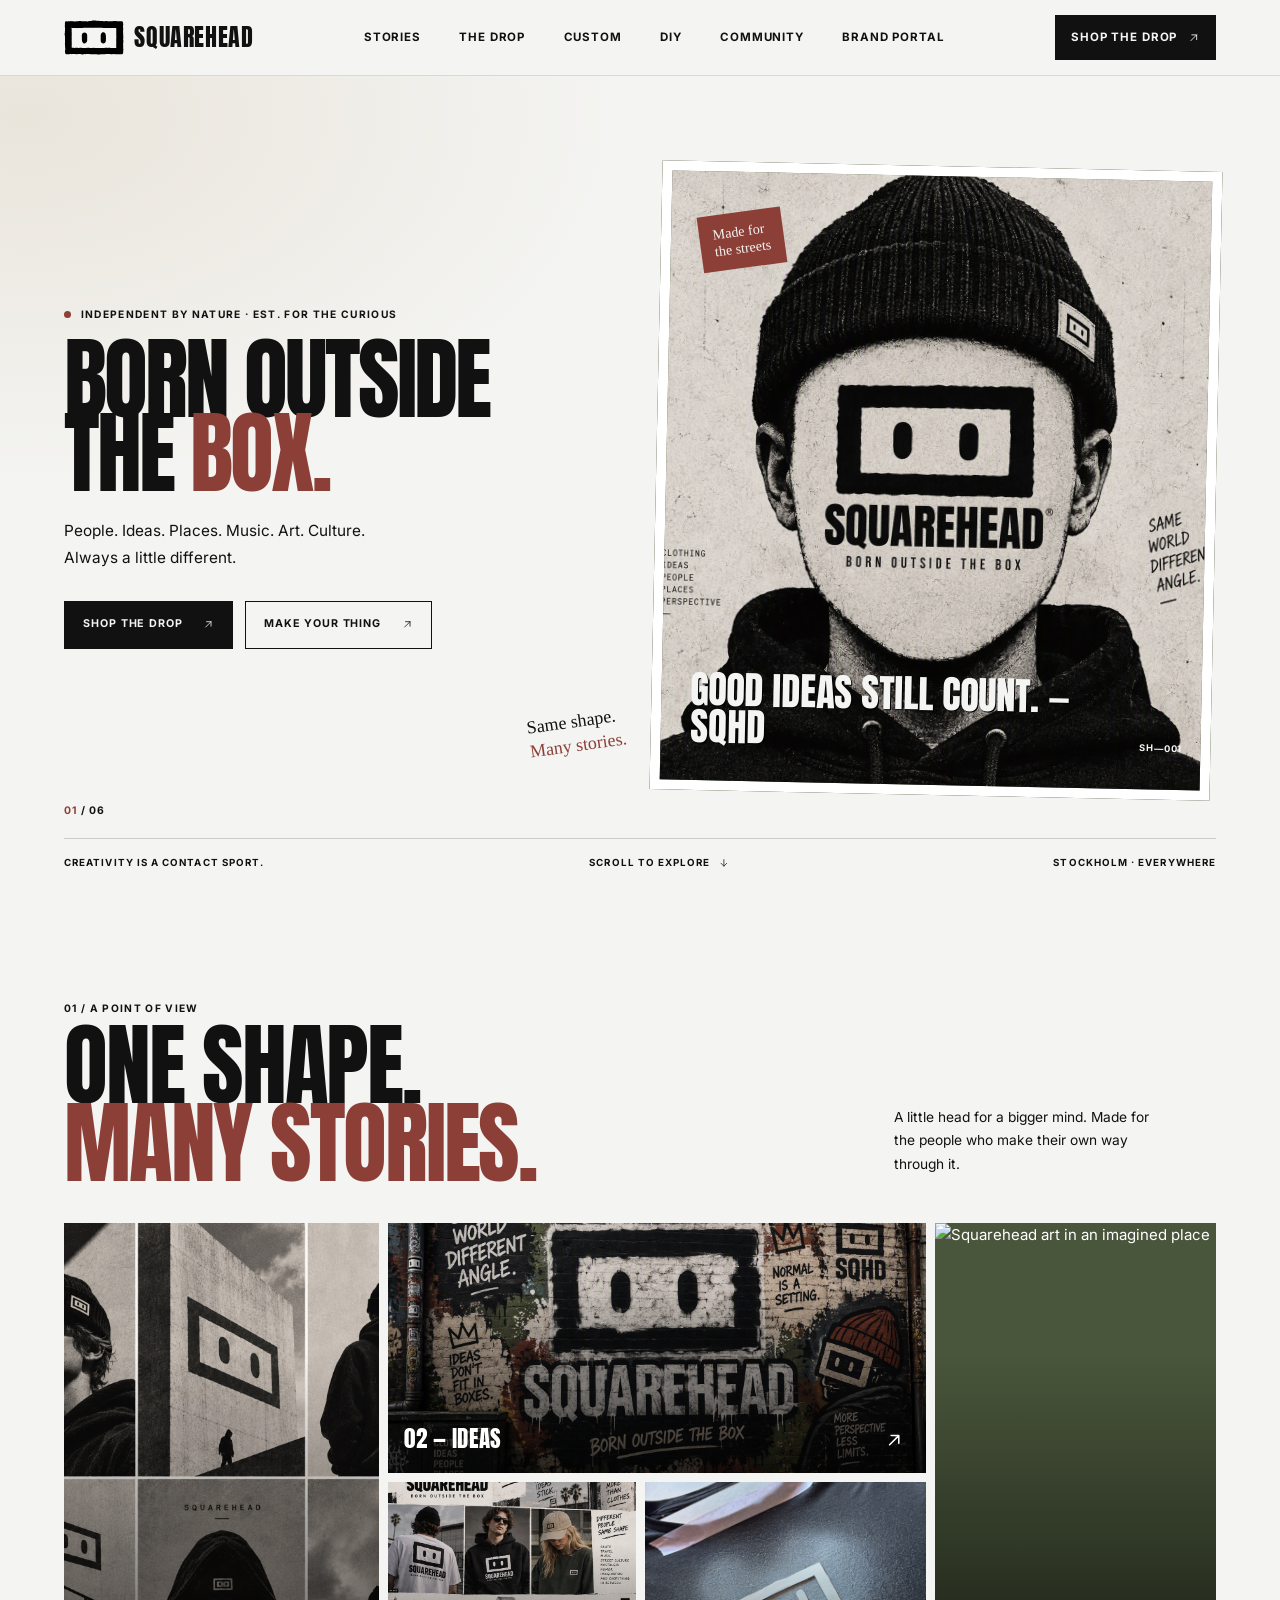
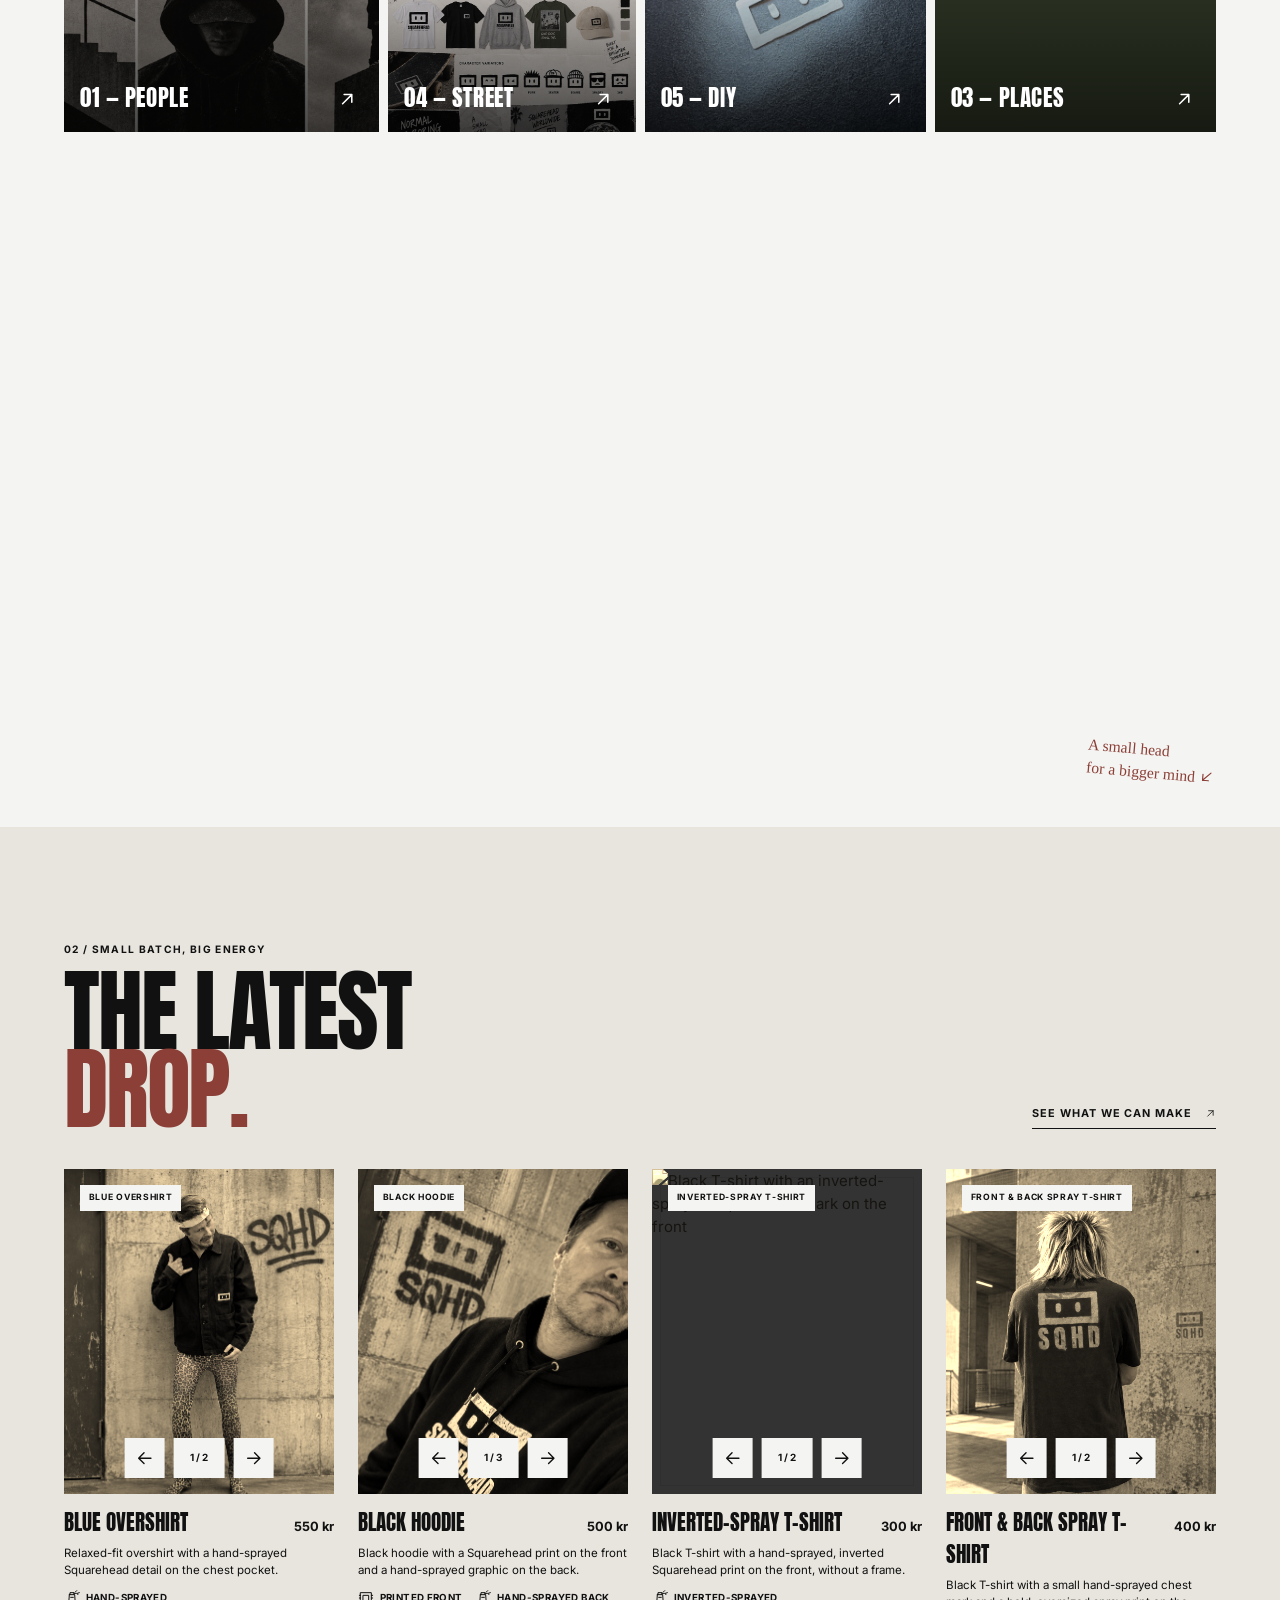
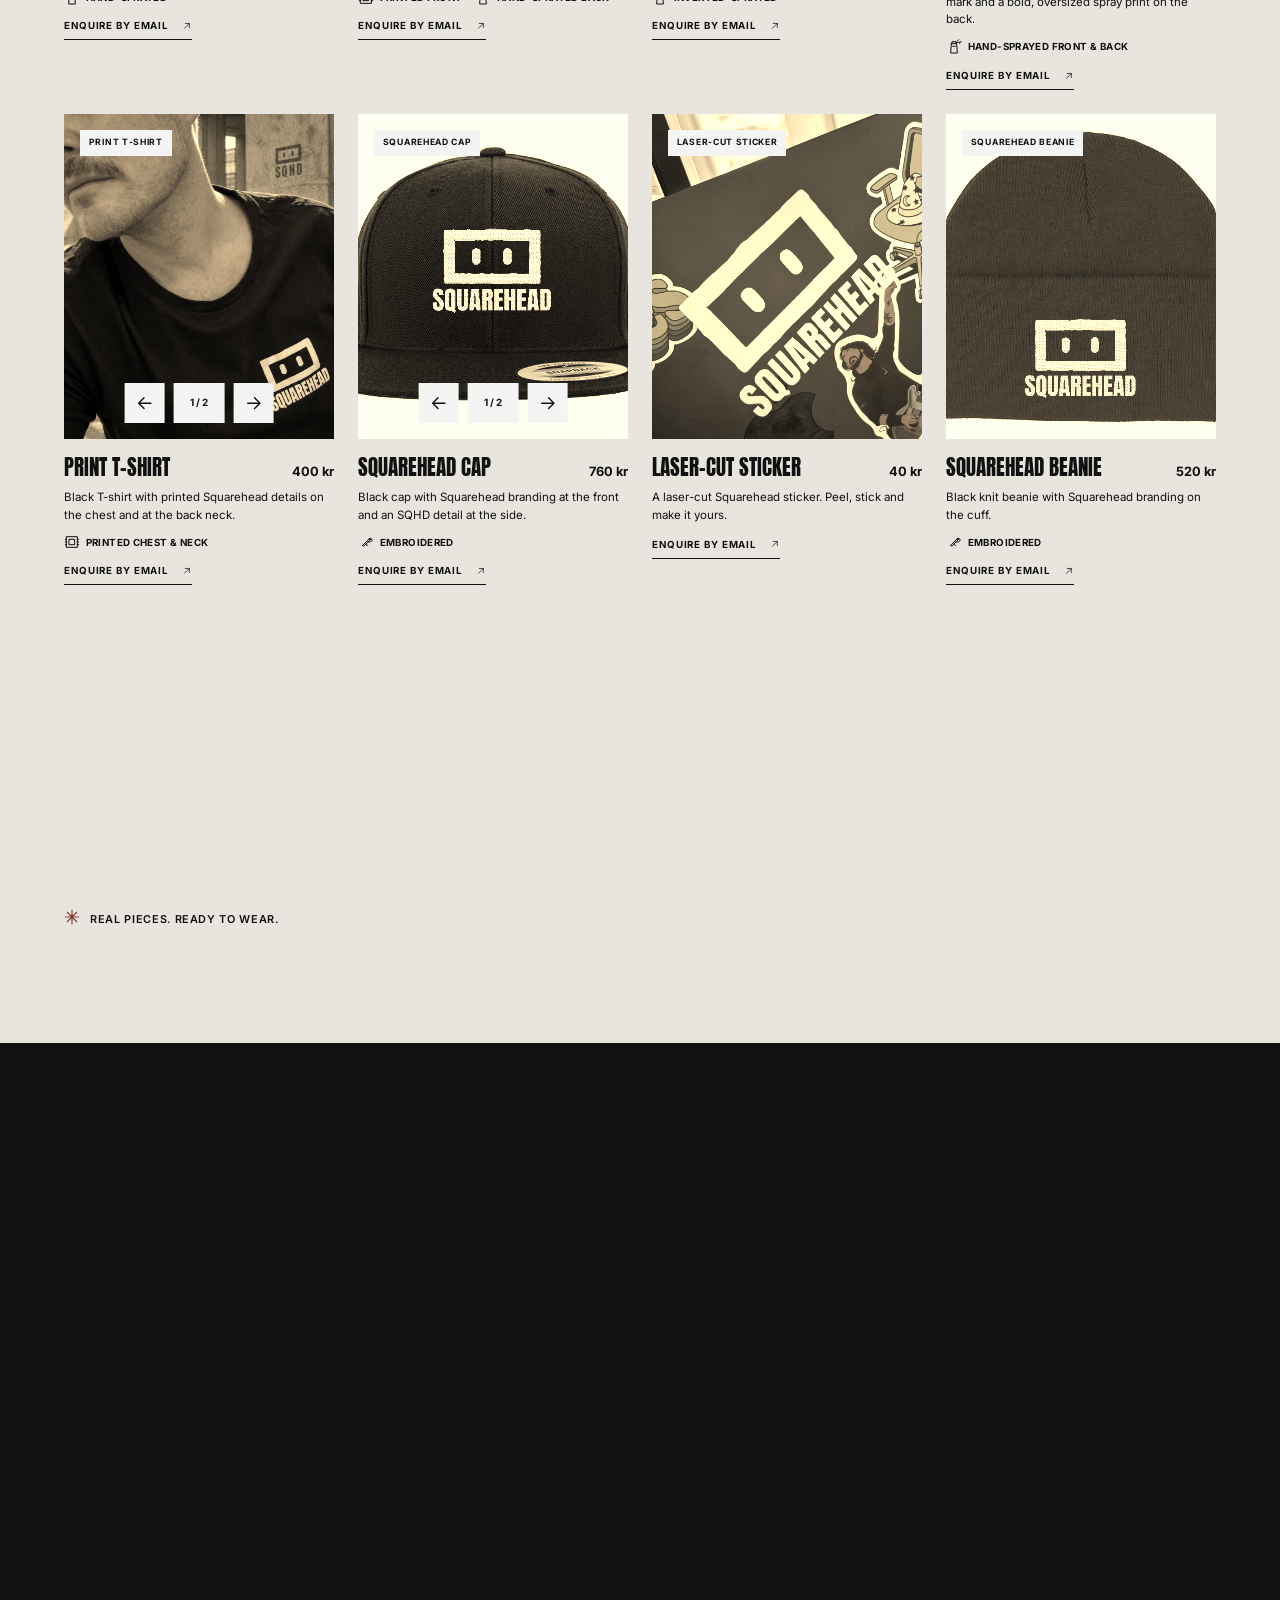
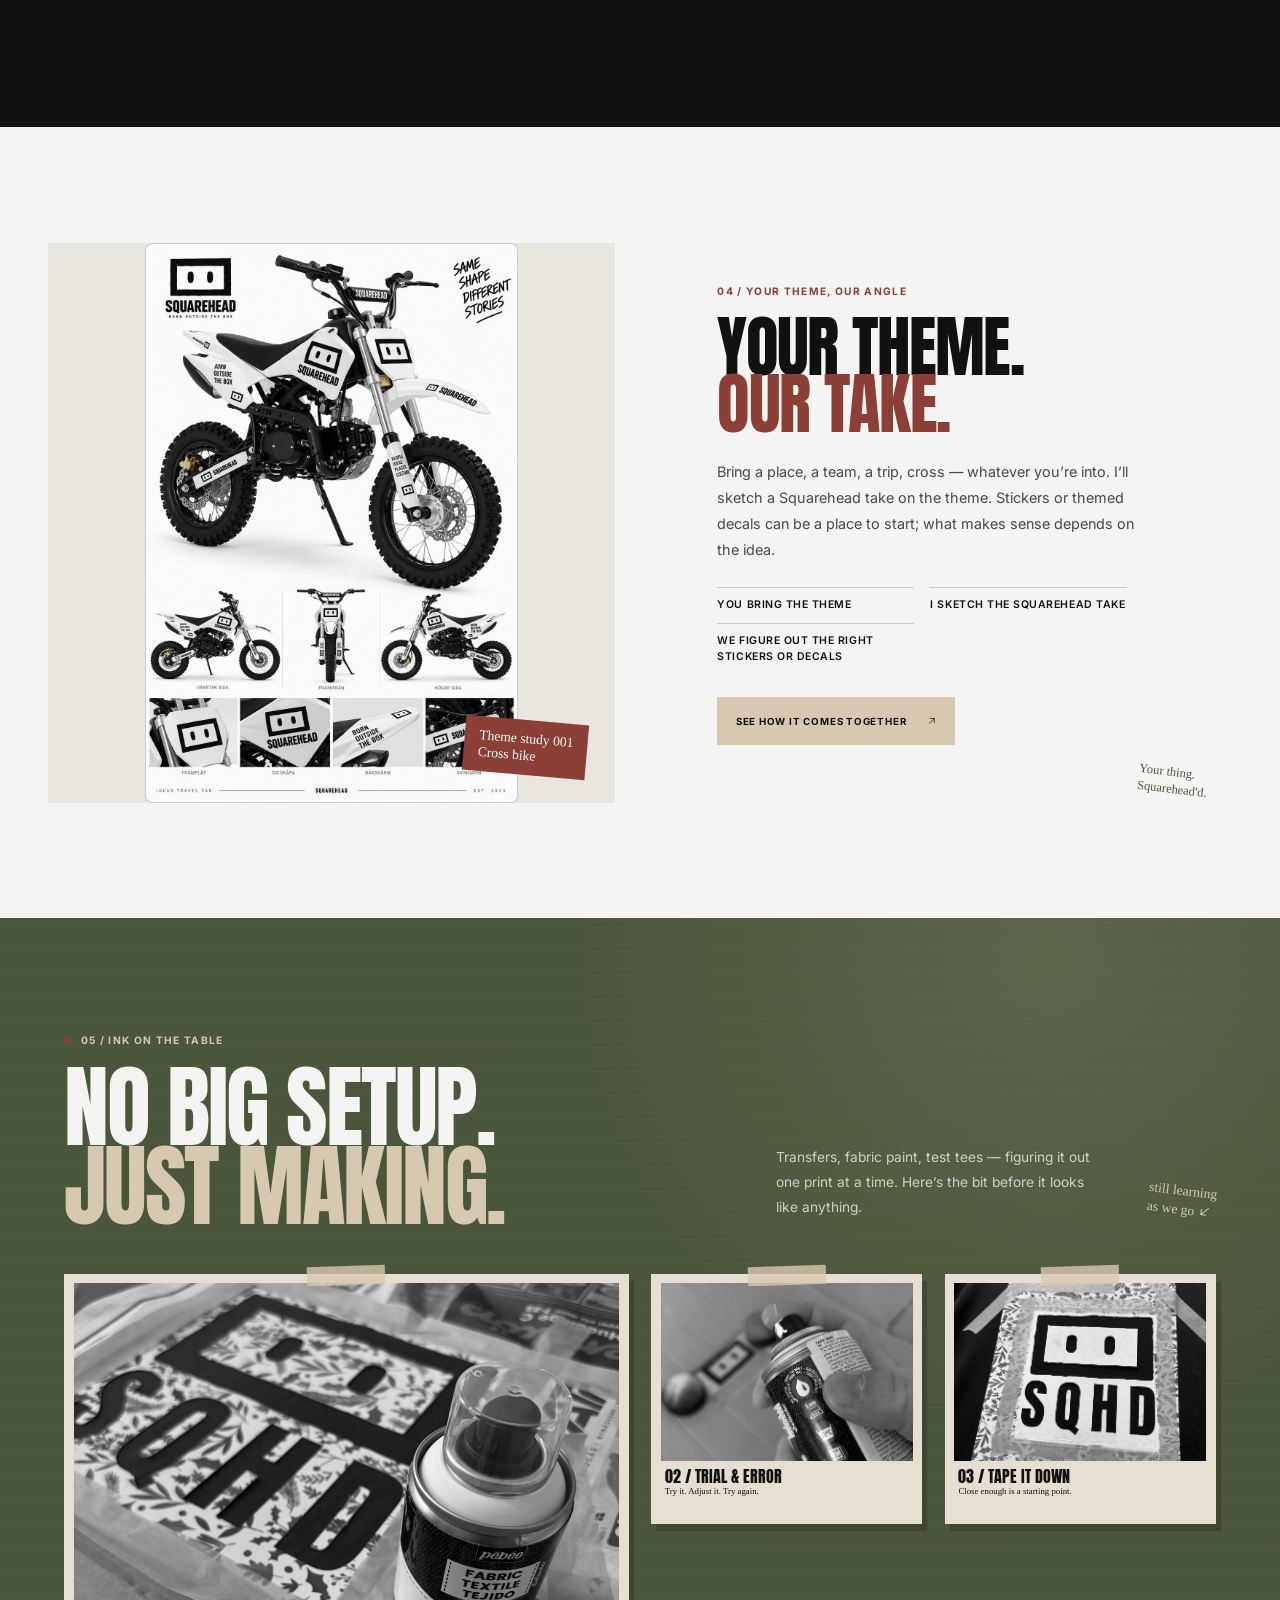
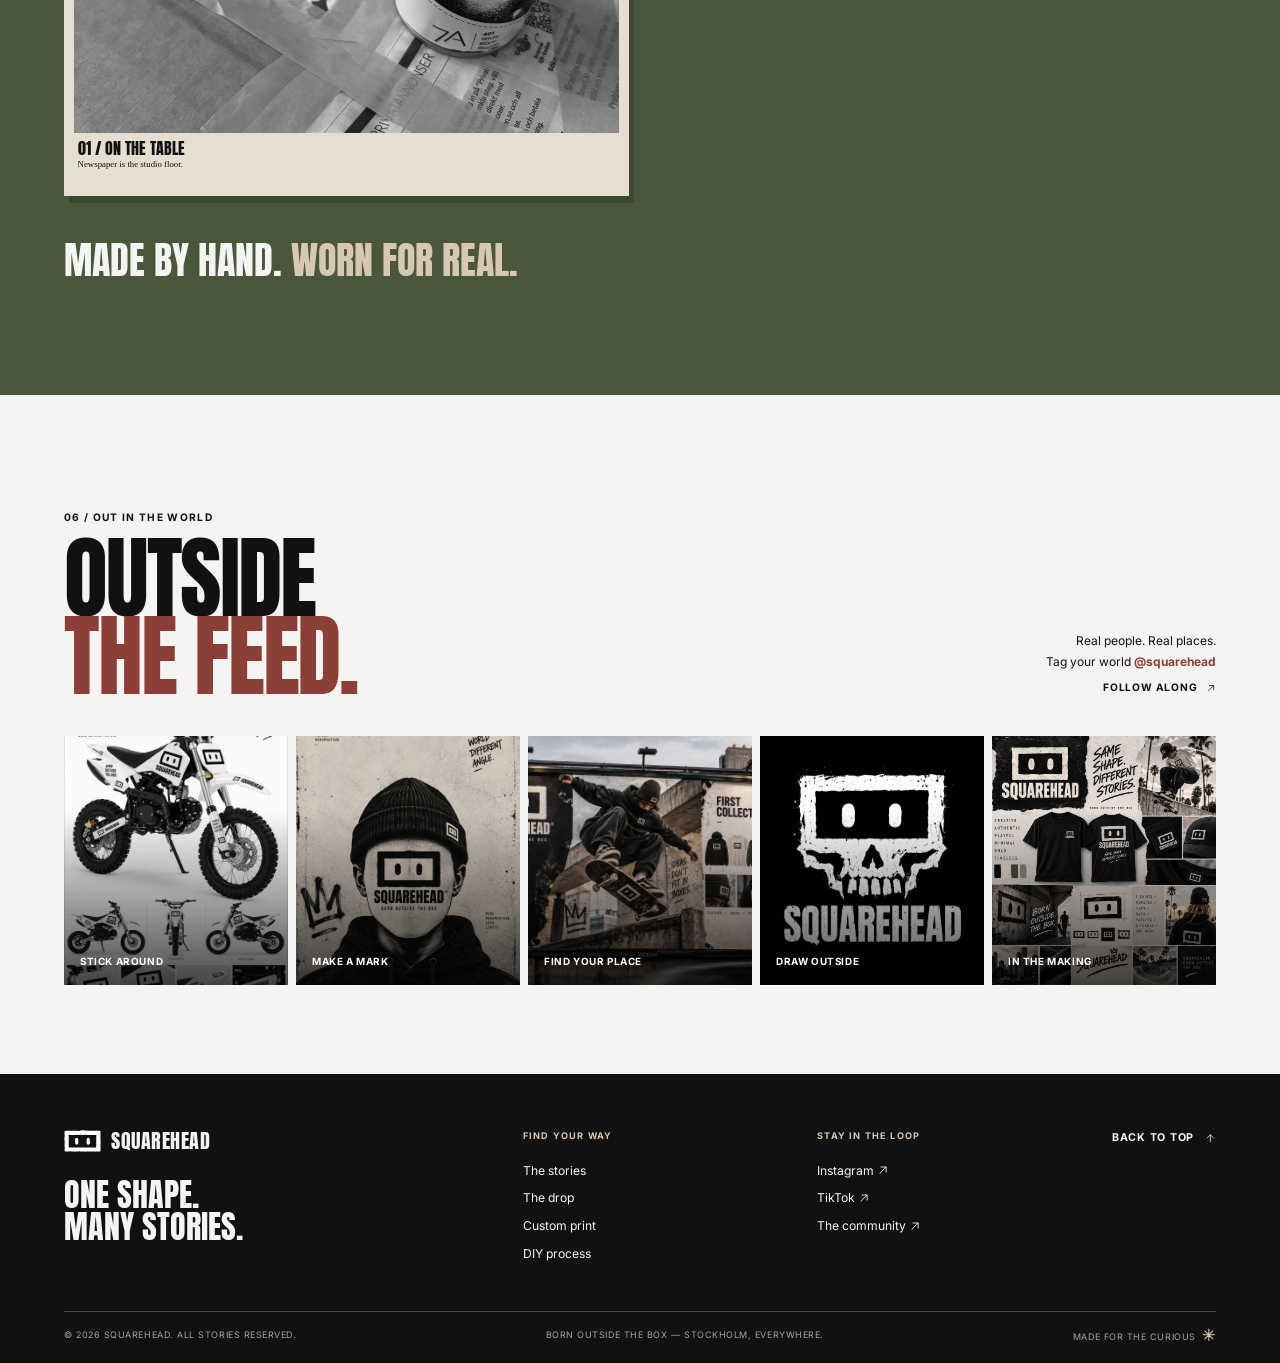
==== index.html @ 4c7f5267 "new products" ====
<!doctype html>
<html lang="en">
  <head>
    <meta charset="utf-8">
    <meta name="viewport" content="width=device-width, initial-scale=1">
    <meta name="theme-color" content="#111111">
    <meta name="description" content="SQUAREHEAD is an independent Stockholm streetwear and lifestyle brand shaped by DIY culture, art, skate, music and self-expression. Born outside the box.">
    <meta name="author" content="Kristoffer Lybeck">
    <meta name="robots" content="index, follow, max-image-preview:large">
    <link rel="canonical" href="https://www.sqhd.se/">
    <link rel="icon" href="assets/logo/squarehead-icon.svg" type="image/svg+xml">
    <link rel="icon" href="assets/logo/icon-32.png" sizes="32x32" type="image/png">
    <link rel="apple-touch-icon" href="assets/logo/apple-touch-icon.png" sizes="180x180">
    <link rel="manifest" href="site.webmanifest">
    <meta property="og:type" content="website">
    <meta property="og:site_name" content="SQUAREHEAD">
    <meta property="og:title" content="Born outside the box — SQUAREHEAD">
    <meta property="og:description" content="Independent streetwear and creative culture from Stockholm. People. Ideas. Places. Music. Art. Always a little different.">
    <meta property="og:url" content="https://www.sqhd.se/">
    <meta property="og:image" content="https://www.sqhd.se/assets/images/social-share.jpg">
    <meta property="og:image:secure_url" content="https://www.sqhd.se/assets/images/social-share.jpg">
    <meta property="og:image:type" content="image/jpeg">
    <meta property="og:image:width" content="1200">
    <meta property="og:image:height" content="630">
    <meta property="og:image:alt" content="SQUAREHEAD — Born outside the box. Independent streetwear and creative culture from Stockholm.">
    <meta property="og:locale" content="en_GB">
    <meta name="twitter:card" content="summary_large_image">
    <meta name="twitter:title" content="Born outside the box — SQUAREHEAD">
    <meta name="twitter:description" content="Independent streetwear and creative culture from Stockholm. People. Ideas. Places. Music. Art. Always a little different.">
    <meta name="twitter:image" content="https://sqhd.se/assets/images/social-share.jpg">
    <meta name="twitter:image:alt" content="SQUAREHEAD — Born outside the box. Independent streetwear and creative culture from Stockholm.">
    <script type="application/ld+json">
      {
        "@context": "https://schema.org",
        "@graph": [
          {
            "@type": "Organization",
            "@id": "https://www.sqhd.se/#organization",
            "name": "SQUAREHEAD",
            "url": "https://www.sqhd.se/",
            "logo": "https://www.sqhd.se/assets/logo/icon-512.png",
            "description": "An independent Stockholm streetwear and lifestyle brand shaped by DIY culture, art, skate, music and self-expression.",
            "foundingDate": "2026",
            "founder": {
              "@type": "Person",
              "name": "Kristoffer Lybeck"
            }
          },
          {
            "@type": "WebSite",
            "@id": "https://www.sqhd.se/#website",
            "url": "https://www.sqhd.se/",
            "name": "SQUAREHEAD",
            "publisher": {
              "@id": "https://www.sqhd.se/#organization"
            },
            "inLanguage": "en"
          }
        ]
      }
    </script>
    <link rel="preconnect" href="https://fonts.googleapis.com">
    <link rel="preconnect" href="https://fonts.gstatic.com" crossorigin>
    <link href="https://fonts.googleapis.com/css2?family=Anton&family=Inter:wght@400;500;600;700&family=Permanent+Marker&display=swap" rel="stylesheet">
    <link rel="stylesheet" href="css/tokens.css">
    <link rel="stylesheet" href="css/style.css">
    <script src="js/main.js" defer></script>
    <title>SQUAREHEAD | Independent Streetwear &amp; Creative Culture</title>
  </head>
  <body>
    <a class="skip-link" href="#main">Skip to content</a>

    <header class="site-header">
      <a class="wordmark" href="#top" aria-label="Squarehead home">
        <img class="head-mark__logo" src="assets/logo/square-head-logo.svg" alt="" aria-hidden="true">
        <h1 class="wordmark__heading">SQUAREHEAD</h1>
      </a>
      <button class="menu-toggle" type="button" aria-expanded="false" aria-controls="primary-nav">
        <span class="menu-toggle__label">Menu</span>
        <span class="menu-toggle__icon" aria-hidden="true"><i></i><i></i></span>
      </button>
      <nav class="primary-nav" id="primary-nav" aria-label="Main navigation">
        <a href="#stories">Stories</a>
        <a href="#drop">The drop</a>
        <a href="#custom">Custom</a>
        <a href="#diy">DIY</a>
        <a href="#community">Community</a>
        <a href="brandGuidelines.html">Brand portal</a>
      </nav>
      <a class="header-cta" href="#drop">Shop the drop <svg class="icon-arrow" viewBox="0 0 24 24" aria-hidden="true"><path d="M6 18 18 6M8 6h10v10"/></svg></a>
    </header>

    <main id="main">
      <section class="hero" id="top" aria-labelledby="hero-title">
        <div class="hero-copy">
          <p class="eyebrow"><span class="eyebrow-dot"></span> Independent by nature · Est. for the curious</p>
          <h2 id="hero-title">Born outside<br>the <span>box.</span></h2>
          <p class="hero-intro">People. Ideas. Places. Music. Art. Culture.<br>Always a little different.</p>
          <div class="hero-actions">
            <a class="button button--dark" href="#drop">Shop the drop <svg class="icon-arrow" viewBox="0 0 24 24" aria-hidden="true"><path d="M6 18 18 6M8 6h10v10"/></svg></a>
            <a class="button button--outline" href="#custom">Make your thing <svg class="icon-arrow" viewBox="0 0 24 24" aria-hidden="true"><path d="M6 18 18 6M8 6h10v10"/></svg></a>
          </div>
          <p class="hero-note">Same shape.<br><span>Many stories.</span></p>
          <div class="hero-index" aria-hidden="true"><span>01</span> / 06</div>
        </div>
        <div class="hero-art">
          <img
            src="assets/images/art/Humon-Head-square.png"
            alt="Squarehead character artwork"
            fetchpriority="high"
          >
          <span class="hero-art__stamp">Made for<br>the streets</span>
          <span class="hero-art__caption">Good ideas still count. — SQHD</span>
          <span class="hero-art__number" aria-hidden="true">SH—001</span>
        </div>
        <div class="hero-bottom">
          <span>Creativity is a contact sport.</span>
          <a href="#stories">Scroll to explore <svg class="icon-arrow icon-arrow--down" viewBox="0 0 24 24" aria-hidden="true"><path d="M12 4v16M5 13l7 7 7-7"/></svg></a>
          <span>Stockholm · Everywhere</span>
        </div>
      </section>

      <section class="stories section-pad" id="stories" aria-labelledby="stories-title">
        <div class="section-heading">
          <p class="eyebrow">01 / A point of view</p>
          <h2 id="stories-title">One shape.<br><span>Many stories.</span></h2>
          <p class="section-intro">A little head for a bigger mind. Made for the people who make their own way through it.</p>
        </div>
        <div class="story-grid">
          <a class="story-card story-card--people" href="#community">
            <img src="assets/images/stockphotos/brand-world-people.jpg" alt="A young hockey player wearing a custom Squarehead jersey" loading="lazy">
            <span class="story-card__label">01 — People</span>
            <span class="story-card__arrow" aria-hidden="true"><svg viewBox="0 0 24 24"><path d="M6 18 18 6M8 6h10v10"/></svg></span>
          </a>
          <a class="story-card story-card--ideas" href="#custom">
            <img src="assets/images/moodboard/moodboard-image 6.png" alt="Squarehead graffiti" loading="lazy">
            <span class="story-card__label">02 — Ideas</span>
            <span class="story-card__arrow" aria-hidden="true"><svg viewBox="0 0 24 24"><path d="M6 18 18 6M8 6h10v10"/></svg></span>
          </a>
          <a class="story-card story-card--places" href="#community">
            <img src="assets/images/SQHD-fantasy.png" alt="Squarehead art in an imagined place" loading="lazy">
            <span class="story-card__label">03 — Places</span>
            <span class="story-card__arrow" aria-hidden="true"><svg viewBox="0 0 24 24"><path d="M6 18 18 6M8 6h10v10"/></svg></span>
          </a>
          <a class="story-card story-card--skate" href="#community">
            <img src="assets/images/moodboard/moodboard-image 2.png" alt="Skate-inspired street scene" loading="lazy">
            <span class="story-card__label">04 — Street</span>
            <span class="story-card__arrow" aria-hidden="true"><svg viewBox="0 0 24 24"><path d="M6 18 18 6M8 6h10v10"/></svg></span>
          </a>
          <a class="story-card story-card--music" href="#diy">
            <img src="assets/images/DIY/IMG_1041.jpg" alt="Close-up of the Squarehead logo being applied to dark fabric" loading="lazy">
            <span class="story-card__label">05 — DIY</span>
            <span class="story-card__arrow" aria-hidden="true"><svg viewBox="0 0 24 24"><path d="M6 18 18 6M8 6h10v10"/></svg></span>
          </a>
          <a class="story-card story-card--art" href="#community">
            <img src="assets/images/art/paperCut-brand.png" alt="Squarehead logo assembled from torn paper on a textured background" loading="lazy">
            <span class="story-card__label">06 — Art</span>
            <span class="story-card__arrow" aria-hidden="true"><svg viewBox="0 0 24 24"><path d="M6 18 18 6M8 6h10v10"/></svg></span>
          </a>
        </div>
        <p class="hand-note">A small head<br>for a bigger mind <svg class="icon-arrow icon-arrow--down-left" viewBox="0 0 24 24" aria-hidden="true"><path d="M18 6 6 18M6 9v9h9"/></svg></p>
      </section>

      <section class="drop section-pad" id="drop" aria-labelledby="drop-title">
        <div class="drop-heading">
          <div>
            <p class="eyebrow">02 / Small batch, big energy</p>
            <h2 id="drop-title">The latest<br><span>drop.</span></h2>
          </div>
          <a class="text-link" href="#custom">See what we can make <svg class="icon-arrow" viewBox="0 0 24 24" aria-hidden="true"><path d="M6 18 18 6M8 6h10v10"/></svg></a>
        </div>
        <div class="product-grid">
          <article class="product-card">
            <div class="product-image product-image--overshirt product-carousel" data-product-carousel role="group" aria-label="Blue overshirt photos">
              <span class="product-tag">Blue overshirt</span>
              <img src="assets/images/collection/BlueOverShirt-1.png" alt="Blue overshirt, worn from the front" loading="lazy">
              <img src="assets/images/collection/BlueOverShirt-2.png" alt="Close-up of the Squarehead detail on the blue overshirt" loading="lazy" hidden>
              <div class="product-carousel__controls">
                <button class="product-carousel__button" type="button" data-carousel-prev aria-label="Show previous image"><svg class="icon-arrow icon-arrow--left" viewBox="0 0 24 24" aria-hidden="true"><path d="M20 12H4m7-7-7 7 7 7"/></svg></button>
                <span class="product-carousel__count" aria-live="polite" aria-atomic="true">1 / 2</span>
                <button class="product-carousel__button" type="button" data-carousel-next aria-label="Show next image"><svg class="icon-arrow icon-arrow--right" viewBox="0 0 24 24" aria-hidden="true"><path d="M4 12h16m-7-7 7 7-7 7"/></svg></button>
              </div>
            </div>
            <div class="product-info">
              <div class="product-info__heading"><h3>Blue overshirt</h3><span class="product-price">550 kr</span></div>
              <p class="product-description">Relaxed-fit overshirt with a hand-sprayed Squarehead detail on the chest pocket.</p>
              <ul class="product-techniques" aria-label="Decoration technique">
                <li>
                  <svg viewBox="0 0 24 24" aria-hidden="true"><path d="M8 7h8l1 14H7L8 7Z"/><path d="M9 7V4h6v3M15 5h4l2 2M17 3l2-2M20 5l3-1M10 11h4"/></svg>
                  <span>Hand-sprayed</span>
                </li>
              </ul>
            </div>
            <a class="product-contact text-link" href="mailto:lybeck81@gmail.com?subject=Enquiry%20%E2%80%94%20Blue%20overshirt&body=Hi%2C%0D%0A%0D%0AI%27m%20interested%20in%20the%20Blue%20overshirt%20%28550%20kr%29.%0D%0A%0D%0ACould%20you%20tell%20me%20more%20about%20sizing%20and%20placing%20an%20order%3F%0D%0A%0D%0AThanks%21" aria-label="Email to enquire about the Blue overshirt">Enquire by email <svg class="icon-arrow" viewBox="0 0 24 24" aria-hidden="true"><path d="M6 18 18 6M8 6h10v10"/></svg></a>
          </article>
          <article class="product-card">
            <div class="product-image product-image--hoodie product-carousel" data-product-carousel role="group" aria-label="Black hoodie photos">
              <span class="product-tag">Black hoodie</span>
              <img src="assets/images/collection/HoodieBlack-1.png" alt="Black hoodie with Squarehead print, worn from the front" loading="lazy">
              <img src="assets/images/collection/HoodieBlack-front-2.png" alt="Close-up of the print on the front of the black hoodie" loading="lazy" hidden>
              <img src="assets/images/collection/HoodieBlack-back-3.png" alt="Black hoodie with a sprayed Squarehead graphic on the back" loading="lazy" hidden>
              <div class="product-carousel__controls">
                <button class="product-carousel__button" type="button" data-carousel-prev aria-label="Show previous image"><svg class="icon-arrow icon-arrow--left" viewBox="0 0 24 24" aria-hidden="true"><path d="M20 12H4m7-7-7 7 7 7"/></svg></button>
                <span class="product-carousel__count" aria-live="polite" aria-atomic="true">1 / 3</span>
                <button class="product-carousel__button" type="button" data-carousel-next aria-label="Show next image"><svg class="icon-arrow icon-arrow--right" viewBox="0 0 24 24" aria-hidden="true"><path d="M4 12h16m-7-7 7 7-7 7"/></svg></button>
              </div>
            </div>
            <div class="product-info">
              <div class="product-info__heading"><h3>Black hoodie</h3><span class="product-price">500 kr</span></div>
              <p class="product-description">Black hoodie with a Squarehead print on the front and a hand-sprayed graphic on the back.</p>
              <ul class="product-techniques" aria-label="Decoration techniques">
                <li>
                  <svg viewBox="0 0 24 24" aria-hidden="true"><path d="M4 4h16v16H4z"/><path d="M8 8h8v8H8zM2 8h2M2 12h2M2 16h2M20 8h2M20 12h2M20 16h2"/></svg>
                  <span>Printed front</span>
                </li>
                <li>
                  <svg viewBox="0 0 24 24" aria-hidden="true"><path d="M8 7h8l1 14H7L8 7Z"/><path d="M9 7V4h6v3M15 5h4l2 2M17 3l2-2M20 5l3-1M10 11h4"/></svg>
                  <span>Hand-sprayed back</span>
                </li>
              </ul>
            </div>
            <a class="product-contact text-link" href="mailto:lybeck81@gmail.com?subject=Enquiry%20%E2%80%94%20Black%20hoodie&body=Hi%2C%0D%0A%0D%0AI%27m%20interested%20in%20the%20Black%20hoodie%20%28500%20kr%29.%0D%0A%0D%0ACould%20you%20tell%20me%20more%20about%20sizing%20and%20placing%20an%20order%3F%0D%0A%0D%0AThanks%21" aria-label="Email to enquire about the Black hoodie">Enquire by email <svg class="icon-arrow" viewBox="0 0 24 24" aria-hidden="true"><path d="M6 18 18 6M8 6h10v10"/></svg></a>
          </article>
          <article class="product-card">
            <div class="product-image product-image--hoodie product-carousel" data-product-carousel role="group" aria-label="Inverted-spray T-shirt photos">
              <span class="product-tag">Inverted-spray T-shirt</span>
              <img src="assets/images/collection/inverted-spray-tshirt-1.png" alt="Black T-shirt with an inverted-sprayed Squarehead mark on the front" loading="lazy">
              <img src="assets/images/collection/inverted-spray-tshirt-2.png" alt="Close-up of the inverted-sprayed Squarehead mark without a frame" loading="lazy" hidden>
              <div class="product-carousel__controls">
                <button class="product-carousel__button" type="button" data-carousel-prev aria-label="Show previous image"><svg class="icon-arrow icon-arrow--left" viewBox="0 0 24 24" aria-hidden="true"><path d="M20 12H4m7-7-7 7 7 7"/></svg></button>
                <span class="product-carousel__count" aria-live="polite" aria-atomic="true">1 / 2</span>
                <button class="product-carousel__button" type="button" data-carousel-next aria-label="Show next image"><svg class="icon-arrow icon-arrow--right" viewBox="0 0 24 24" aria-hidden="true"><path d="M4 12h16m-7-7 7 7-7 7"/></svg></button>
              </div>
            </div>
            <div class="product-info">
              <div class="product-info__heading"><h3>Inverted-spray T-shirt</h3><span class="product-price">300 kr</span></div>
              <p class="product-description">Black T-shirt with a hand-sprayed, inverted Squarehead print on the front, without a frame.</p>
              <ul class="product-techniques" aria-label="Decoration technique">
                <li>
                  <svg viewBox="0 0 24 24" aria-hidden="true"><path d="M8 7h8l1 14H7L8 7Z"/><path d="M9 7V4h6v3M15 5h4l2 2M17 3l2-2M20 5l3-1M10 11h4"/></svg>
                  <span>Inverted-sprayed</span>
                </li>
              </ul>
            </div>
            <a class="product-contact text-link" href="mailto:lybeck81@gmail.com?subject=Enquiry%20%E2%80%94%20Inverted-spray%20T-shirt&body=Hi%2C%0D%0A%0D%0AI%27m%20interested%20in%20the%20Inverted-spray%20T-shirt%20%28300%20kr%29.%0D%0A%0D%0ACould%20you%20tell%20me%20more%20about%20sizing%20and%20placing%20an%20order%3F%0D%0A%0D%0AThanks%21" aria-label="Email to enquire about the inverted-spray T-shirt">Enquire by email <svg class="icon-arrow" viewBox="0 0 24 24" aria-hidden="true"><path d="M6 18 18 6M8 6h10v10"/></svg></a>
          </article>
          <article class="product-card">
            <div class="product-image product-image--hoodie product-carousel" data-product-carousel role="group" aria-label="Front and back spray T-shirt photos">
              <span class="product-tag">Front &amp; back spray T-shirt</span>
              <img src="assets/images/collection/Spary-front.back-tshirt-1.png" alt="Black T-shirt with a small hand-sprayed Squarehead mark on the chest" loading="lazy">
              <img src="assets/images/collection/Spary-front.back-tshirt-2.png" alt="Black T-shirt with a large hand-sprayed Squarehead design on the back" loading="lazy" hidden>
              <div class="product-carousel__controls">
                <button class="product-carousel__button" type="button" data-carousel-prev aria-label="Show previous image"><svg class="icon-arrow icon-arrow--left" viewBox="0 0 24 24" aria-hidden="true"><path d="M20 12H4m7-7-7 7 7 7"/></svg></button>
                <span class="product-carousel__count" aria-live="polite" aria-atomic="true">1 / 2</span>
                <button class="product-carousel__button" type="button" data-carousel-next aria-label="Show next image"><svg class="icon-arrow icon-arrow--right" viewBox="0 0 24 24" aria-hidden="true"><path d="M4 12h16m-7-7 7 7-7 7"/></svg></button>
              </div>
            </div>
            <div class="product-info">
              <div class="product-info__heading"><h3>Front &amp; back spray T-shirt</h3><span class="product-price">400 kr</span></div>
              <p class="product-description">Black T-shirt with a small hand-sprayed chest mark and a bold, oversized spray print on the back.</p>
              <ul class="product-techniques" aria-label="Decoration technique">
                <li>
                  <svg viewBox="0 0 24 24" aria-hidden="true"><path d="M8 7h8l1 14H7L8 7Z"/><path d="M9 7V4h6v3M15 5h4l2 2M17 3l2-2M20 5l3-1M10 11h4"/></svg>
                  <span>Hand-sprayed front &amp; back</span>
                </li>
              </ul>
            </div>
            <a class="product-contact text-link" href="mailto:lybeck81@gmail.com?subject=Enquiry%20%E2%80%94%20Front%20and%20back%20spray%20T-shirt&amp;body=Hi%2C%0D%0A%0D%0AI%27m%20interested%20in%20the%20Front%20and%20back%20spray%20T-shirt%20%28400%20kr%29.%0D%0A%0D%0ACould%20you%20tell%20me%20more%20about%20sizing%20and%20placing%20an%20order%3F%0D%0A%0D%0AThanks%21" aria-label="Email to enquire about the front and back spray T-shirt">Enquire by email <svg class="icon-arrow" viewBox="0 0 24 24" aria-hidden="true"><path d="M6 18 18 6M8 6h10v10"/></svg></a>
          </article>
          <article class="product-card">
            <div class="product-image product-image--hoodie product-carousel" data-product-carousel role="group" aria-label="Print T-shirt photos">
              <span class="product-tag">Print T-shirt</span>
              <img class="product-image__print-tshirt-main" src="assets/images/collection/print-tshirt-print-heart-1.png" alt="Black T-shirt with a Squarehead print on the chest" loading="lazy">
              <img src="assets/images/collection/print-tshirt-neck-back-2.png" alt="Black T-shirt with a small Squarehead print at the back neck" loading="lazy" hidden>
              <div class="product-carousel__controls">
                <button class="product-carousel__button" type="button" data-carousel-prev aria-label="Show previous image"><svg class="icon-arrow icon-arrow--left" viewBox="0 0 24 24" aria-hidden="true"><path d="M20 12H4m7-7-7 7 7 7"/></svg></button>
                <span class="product-carousel__count" aria-live="polite" aria-atomic="true">1 / 2</span>
                <button class="product-carousel__button" type="button" data-carousel-next aria-label="Show next image"><svg class="icon-arrow icon-arrow--right" viewBox="0 0 24 24" aria-hidden="true"><path d="M4 12h16m-7-7 7 7-7 7"/></svg></button>
              </div>
            </div>
            <div class="product-info">
              <div class="product-info__heading"><h3>Print T-shirt</h3><span class="product-price">400 kr</span></div>
              <p class="product-description">Black T-shirt with printed Squarehead details on the chest and at the back neck.</p>
              <ul class="product-techniques" aria-label="Decoration technique">
                <li>
                  <svg viewBox="0 0 24 24" aria-hidden="true"><path d="M4 4h16v16H4z"/><path d="M8 8h8v8H8zM2 8h2M2 12h2M2 16h2M20 8h2M20 12h2M20 16h2"/></svg>
                  <span>Printed chest &amp; neck</span>
                </li>
              </ul>
            </div>
            <a class="product-contact text-link" href="mailto:lybeck81@gmail.com?subject=Enquiry%20%E2%80%94%20Print%20T-shirt&amp;body=Hi%2C%0D%0A%0D%0AI%27m%20interested%20in%20the%20Print%20T-shirt%20%28400%20kr%29.%0D%0A%0D%0ACould%20you%20tell%20me%20more%20about%20sizing%20and%20placing%20an%20order%3F%0D%0A%0D%0AThanks%21" aria-label="Email to enquire about the Print T-shirt">Enquire by email <svg class="icon-arrow" viewBox="0 0 24 24" aria-hidden="true"><path d="M6 18 18 6M8 6h10v10"/></svg></a>
          </article>
          <article class="product-card">
            <div class="product-image product-carousel" data-product-carousel role="group" aria-label="Squarehead cap photos">
              <span class="product-tag">Squarehead cap</span>
              <img src="assets/images/collection/cap-front-1.webp" alt="Black Squarehead cap viewed from the front" loading="lazy">
              <img src="assets/images/collection/cap-side-2.webp" alt="Black Squarehead cap viewed from the side, showing the SQHD detail" loading="lazy" hidden>
              <div class="product-carousel__controls">
                <button class="product-carousel__button" type="button" data-carousel-prev aria-label="Show previous image"><svg class="icon-arrow icon-arrow--left" viewBox="0 0 24 24" aria-hidden="true"><path d="M20 12H4m7-7-7 7 7 7"/></svg></button>
                <span class="product-carousel__count" aria-live="polite" aria-atomic="true">1 / 2</span>
                <button class="product-carousel__button" type="button" data-carousel-next aria-label="Show next image"><svg class="icon-arrow icon-arrow--right" viewBox="0 0 24 24" aria-hidden="true"><path d="M4 12h16m-7-7 7 7-7 7"/></svg></button>
              </div>
            </div>
            <div class="product-info">
              <div class="product-info__heading"><h3>Squarehead cap</h3><span class="product-price">760 kr</span></div>
              <p class="product-description">Black cap with Squarehead branding at the front and an SQHD detail at the side.</p>
              <ul class="product-techniques" aria-label="Decoration technique">
                <li>
                  <svg viewBox="0 0 24 24" aria-hidden="true"><path d="m7 17 10-10 1.5 1.5-10 10L7 17Z"/><circle cx="17.75" cy="7.75" r="1.1"/><path d="M17.5 6.5c2.4-.2 4.1 1.2 3.5 3.2-.5 1.9-3.1 2.3-4.9 2.4-2.2.1-3.8 1.3-3.9 3.2-.1 1.7 1.5 2.4 2.6 1.5"/></svg>
                  <span>Embroidered</span>
                </li>
              </ul>
            </div>
            <a class="product-contact text-link" href="mailto:lybeck81@gmail.com?subject=Enquiry%20%E2%80%94%20Squarehead%20cap&body=Hi%2C%0D%0A%0D%0AI%27m%20interested%20in%20the%20Squarehead%20cap%20%28760%20kr%29.%0D%0A%0D%0ACould%20you%20tell%20me%20more%20about%20sizing%20and%20placing%20an%20order%3F%0D%0A%0D%0AThanks%21" aria-label="Email to enquire about the Squarehead cap">Enquire by email <svg class="icon-arrow" viewBox="0 0 24 24" aria-hidden="true"><path d="M6 18 18 6M8 6h10v10"/></svg></a>
          </article>
          <article class="product-card">
            <div class="product-image">
              <span class="product-tag">Laser-cut sticker</span>
              <img src="assets/images/collection/lasercut-sticker.png" alt="White Squarehead laser-cut sticker among other stickers" loading="lazy">
            </div>
            <div class="product-info">
              <div class="product-info__heading"><h3>Laser-cut sticker</h3><span class="product-price">40 kr</span></div>
              <p class="product-description">A laser-cut Squarehead sticker. Peel, stick and make it yours.</p>
            </div>
            <a class="product-contact text-link" href="mailto:lybeck81@gmail.com?subject=Enquiry%20%E2%80%94%20Laser-cut%20sticker&body=Hi%2C%0D%0A%0D%0AI%27m%20interested%20in%20the%20Laser-cut%20sticker%20%2840%20kr%29.%0D%0A%0D%0ACould%20you%20tell%20me%20more%20about%20placing%20an%20order%3F%0D%0A%0D%0AThanks%21" aria-label="Email to enquire about the laser-cut sticker">Enquire by email <svg class="icon-arrow" viewBox="0 0 24 24" aria-hidden="true"><path d="M6 18 18 6M8 6h10v10"/></svg></a>
          </article>
          <article class="product-card">
            <div class="product-image">
              <span class="product-tag">Squarehead beanie</span>
              <img src="assets/images/collection/warm-hat.webp" alt="Black Squarehead beanie with branding on the cuff" loading="lazy">
            </div>
            <div class="product-info">
              <div class="product-info__heading"><h3>Squarehead beanie</h3><span class="product-price">520 kr</span></div>
              <p class="product-description">Black knit beanie with Squarehead branding on the cuff.</p>
              <ul class="product-techniques" aria-label="Decoration technique">
                <li>
                  <svg viewBox="0 0 24 24" aria-hidden="true"><path d="m7 17 10-10 1.5 1.5-10 10L7 17Z"/><circle cx="17.75" cy="7.75" r="1.1"/><path d="M17.5 6.5c2.4-.2 4.1 1.2 3.5 3.2-.5 1.9-3.1 2.3-4.9 2.4-2.2.1-3.8 1.3-3.9 3.2-.1 1.7 1.5 2.4 2.6 1.5"/></svg>
                  <span>Embroidered</span>
                </li>
              </ul>
            </div>
            <a class="product-contact text-link" href="mailto:lybeck81@gmail.com?subject=Enquiry%20%E2%80%94%20Squarehead%20beanie&body=Hi%2C%0D%0A%0D%0AI%27m%20interested%20in%20the%20Squarehead%20beanie%20%28520%20kr%29.%0D%0A%0D%0ACould%20you%20tell%20me%20more%20about%20sizing%20and%20placing%20an%20order%3F%0D%0A%0D%0AThanks%21" aria-label="Email to enquire about the Squarehead beanie">Enquire by email <svg class="icon-arrow" viewBox="0 0 24 24" aria-hidden="true"><path d="M6 18 18 6M8 6h10v10"/></svg></a>
          </article>
          <article class="product-card product-card--teaser">
            <div class="product-teaser" aria-label="A new product is coming soon">
              <span class="product-tag">Next up</span>
              <span class="product-teaser__eyebrow">New gear incoming</span>
              <p class="product-teaser__title">Good things<br>are brewing.</p>
              <span class="product-teaser__note">Keep your eyes peeled <svg class="icon-arrow" viewBox="0 0 24 24" aria-hidden="true"><path d="M6 18 18 6M8 6h10v10"/></svg></span>
              <img class="product-teaser__logo" src="assets/logo/square-head-logo.svg" alt="" aria-hidden="true">
            </div>
            <div class="product-info">
              <div class="product-info__heading"><h3>Coming soon</h3></div>
              <p class="product-description">A fresh piece is in the works. Stay curious.</p>
            </div>
          </article>
        </div>
        <p class="drop-footnote"><svg class="icon-spark" viewBox="0 0 24 24" aria-hidden="true"><path d="M12 2v20M2 12h20M4.93 4.93l14.14 14.14M19.07 4.93 4.93 19.07"/></svg> Real pieces. Ready to wear.</p>
      </section>

      <section class="made-order" aria-labelledby="made-title">
        <div class="made-order__art">
          <img src="assets/images/moodboard/moodboard-image 14.png" alt="A work-in-progress from the Squarehead studio" loading="lazy">
          <span class="made-order__caption">Less waste. More weird stuff.</span>
        </div>
        <div class="made-order__copy">
          <p class="eyebrow">03 / Better by design</p>
          <h2 id="made-title">Made when<br>ordered<span>.</span></h2>
          <p>No warehouses. No waste. More room for ideas. We make each piece when it finds its person — so we can keep doing things our own way.</p>
          <a class="text-link text-link--light" href="#drop">Get to know the drop <svg class="icon-arrow" viewBox="0 0 24 24" aria-hidden="true"><path d="M6 18 18 6M8 6h10v10"/></svg></a>
          <span class="made-order__scribble" aria-hidden="true">Less stuff.<br>More stories.</span>
        </div>
      </section>

      <section class="custom section-pad" id="custom" aria-labelledby="custom-title">
        <div class="custom-art">
          <img src="assets/images/SQHD-motoStickers.png" alt="Squarehead cross-bike theme concept showing possible logo and decal placements" loading="lazy">
          <span class="custom-art__label">Theme study 001<br>Cross bike</span>
        </div>
        <div class="custom-copy">
          <p class="eyebrow">04 / Your theme, our angle</p>
          <h2 id="custom-title">Your theme.<br><span>Our take.</span></h2>
          <p>Bring a place, a team, a trip, cross — whatever you’re into. I’ll sketch a Squarehead take on the theme. Stickers or themed decals can be a place to start; what makes sense depends on the idea.</p>
          <ul class="custom-list" aria-label="How a custom theme idea comes together">
            <li>You bring the theme</li>
            <li>I sketch the Squarehead take</li>
            <li>We figure out the right stickers or decals</li>
          </ul>
          <a class="button button--sand" href="#diy">See how it comes together <svg class="icon-arrow" viewBox="0 0 24 24" aria-hidden="true"><path d="M6 18 18 6M8 6h10v10"/></svg></a>
          <span class="custom-scribble" aria-hidden="true">Your thing.<br>Squarehead'd.</span>
        </div>
      </section>

      <section class="diy-section section-pad" id="diy" aria-labelledby="diy-title">
        <div class="diy-heading">
          <div class="diy-heading__title">
            <p class="eyebrow"><span class="eyebrow-dot"></span> 05 / Ink on the table</p>
            <h2 id="diy-title">No big setup.<br><span>Just making.</span></h2>
          </div>
          <p class="diy-intro">Transfers, fabric paint, test tees — figuring it out one print at a time. Here’s the bit before it looks like anything.</p>
          <span class="diy-note" aria-hidden="true">still learning<br>as we go <svg class="icon-arrow icon-arrow--down-left" viewBox="0 0 24 24"><path d="M18 6 6 18M6 9v9h9"/></svg></span>
        </div>
        <div class="diy-process-grid">
          <figure class="diy-card diy-card--table">
            <img src="assets/images/DIY/diy-print-table.jpg" alt="A Squarehead print test on a kitchen table, held down with masking tape and surrounded by newspaper" loading="lazy">
            <figcaption><span>01 / On the table</span><span>Newspaper is the studio floor.</span></figcaption>
          </figure>
          <figure class="diy-card diy-card--spray">
            <img src="assets/images/DIY/diy-test-run.jpg" alt="A hand working with fabric paint beside a Squarehead test print" loading="lazy">
            <figcaption><span>02 / Trial &amp; error</span><span>Try it. Adjust it. Try again.</span></figcaption>
          </figure>
          <figure class="diy-card diy-card--layout">
            <img src="assets/images/DIY/diy-transfer-layout.jpg" alt="A hand-taped Squarehead stencil laid out on a black shirt" loading="lazy">
            <figcaption><span>03 / Tape it down</span><span>Close enough is a starting point.</span></figcaption>
          </figure>
          <figure class="diy-card diy-card--peel">
            <img src="assets/images/DIY/diy-peeling-transfer.jpg" alt="A hand carefully peeling a transfer from a freshly printed Squarehead shirt" loading="lazy">
            <figcaption><span>04 / The peel</span><span>Hold your breath for this bit.</span></figcaption>
          </figure>
          <figure class="diy-card diy-card--worn">
            <img src="assets/images/DIY/diy-worn-test.jpg" alt="A first Squarehead print test worn around the house" loading="lazy">
            <figcaption><span>05 / Out the door</span><span>Not perfect. Ours, though.</span></figcaption>
          </figure>
        </div>
        <p class="diy-outro">Made by hand. <span>Worn for real.</span></p>
      </section>

      <section class="community section-pad" id="community" aria-labelledby="community-title">
        <div class="community-heading">
          <div>
            <p class="eyebrow">06 / Out in the world</p>
            <h2 id="community-title">Outside<br><span>the feed.</span></h2>
          </div>
          <div class="community-aside">
            <p>Real people. Real places.<br>Tag your world <span>@squarehead</span></p>
            <a href="https://www.instagram.com/" aria-label="Visit Instagram" target="_blank" rel="noreferrer">Follow along <svg class="icon-arrow" viewBox="0 0 24 24" aria-hidden="true"><path d="M6 18 18 6M8 6h10v10"/></svg></a>
          </div>
        </div>
        <div class="community-grid">
          <a href="assets/images/SQHD-motoStickers.png" target="_blank" rel="noreferrer" aria-label="View Squarehead sticker art">
            <img src="assets/images/SQHD-motoStickers.png" alt="Squarehead stickers out in the world" loading="lazy"><span>Stick around</span>
          </a>
          <a href="assets/images/art/Human-head-pportrait.png" target="_blank" rel="noreferrer" aria-label="View Squarehead portrait artwork">
            <img src="assets/images/art/Human-head-pportrait.png" alt="A Squarehead portrait illustration" loading="lazy"><span>Make a mark</span>
          </a>
          <a href="assets/images/SQHD-Billboard.png" target="_blank" rel="noreferrer" aria-label="View Squarehead billboard artwork">
            <img src="assets/images/SQHD-Billboard.png" alt="Squarehead billboard in the city" loading="lazy"><span>Find your place</span>
          </a>
          <a href="assets/images/art/Skull.png" target="_blank" rel="noreferrer" aria-label="View Squarehead illustration">
            <img src="assets/images/art/Skull.png" alt="An original Squarehead illustration" loading="lazy"><span>Draw outside</span>
          </a>
          <a href="assets/images/moodboard/moodboard-image 14.png" target="_blank" rel="noreferrer" aria-label="View Squarehead creative process">
            <img src="assets/images/moodboard/moodboard-image 14.png" alt="A peek into the Squarehead creative process" loading="lazy"><span>In the making</span>
          </a>
        </div>
      </section>
    </main>

    <footer class="site-footer" id="contact">
      <div class="footer-top">
        <div class="footer-brand">
          <a class="wordmark wordmark--light" href="#top" aria-label="Squarehead home">
            <img class="footer-brand__logo" src="assets/logo/square-head-logo.svg" alt="" aria-hidden="true">
            <span>SQUAREHEAD</span>
          </a>
          <p>One shape.<br>Many stories.</p>
        </div>
        <div class="footer-links">
          <span class="eyebrow">Find your way</span>
          <a href="#stories">The stories</a>
          <a href="#drop">The drop</a>
          <a href="#custom">Custom print</a>
          <a href="#diy">DIY process</a>
        </div>
        <div class="footer-links">
          <span class="eyebrow">Stay in the loop</span>
          <a href="https://www.instagram.com/" target="_blank" rel="noreferrer">Instagram <svg class="icon-arrow" viewBox="0 0 24 24" aria-hidden="true"><path d="M6 18 18 6M8 6h10v10"/></svg></a>
          <a href="https://www.tiktok.com/" target="_blank" rel="noreferrer">TikTok <svg class="icon-arrow" viewBox="0 0 24 24" aria-hidden="true"><path d="M6 18 18 6M8 6h10v10"/></svg></a>
          <a href="#community">The community <svg class="icon-arrow" viewBox="0 0 24 24" aria-hidden="true"><path d="M6 18 18 6M8 6h10v10"/></svg></a>
        </div>
        <a class="back-top" href="#top">Back to top <svg class="icon-arrow icon-arrow--up" viewBox="0 0 24 24" aria-hidden="true"><path d="M12 20V4m-7 7 7-7 7 7"/></svg></a>
      </div>
      <div class="footer-bottom">
        <span>© <span data-year>2026</span> SQUAREHEAD. All stories reserved.</span>
        <span>Born outside the box — Stockholm, everywhere.</span>
        <span>Made for the curious <svg class="icon-spark" viewBox="0 0 24 24" aria-hidden="true"><path d="M12 2v20M2 12h20M4.93 4.93l14.14 14.14M19.07 4.93 4.93 19.07"/></svg></span>
      </div>
    </footer>
  </body>
</html>
---- css/tokens.css ----
:root {
  --black: #111111;
  --white: #f4f4f2;
  --olive: #4a563b;
  --sand: #d7c9b1;
  --blue: #6b7f9e;
  --rust: #8b3f36;

  --ink: var(--black);
  --paper: var(--white);

  --display: "Anton", Impact, sans-serif;
  --body: "Inter", Arial, sans-serif;
  --marker: "Permanent Marker", cursive;
  --rock: "Rock Salt", cursive;
  --archivo: "Archivo Black", sans-serif;
  --caveat: "Caveat", cursive;
}
---- css/style.css ----
:root {
  color-scheme: light;
  --line: rgba(17, 17, 17, .18);
  --gutter: clamp(1.25rem, 5vw, 5.5rem);
}

* {
  box-sizing: border-box;
}

html {
  scroll-behavior: smooth;
  scroll-padding-top: 5rem;
}

body {
  margin: 0;
  background: var(--paper);
  color: var(--ink);
  font-family: var(--body);
  font-size: 15px;
  line-height: 1.55;
  -webkit-font-smoothing: antialiased;
}

body,
button,
a {
  -webkit-tap-highlight-color: transparent;
}

img {
  display: block;
  max-width: 100%;
}

a {
  color: inherit;
  text-decoration: none;
}

button {
  color: inherit;
  font: inherit;
}

::selection {
  background: var(--rust);
  color: var(--paper);
}

:focus-visible {
  outline: 2px solid var(--rust);
  outline-offset: 4px;
}

.skip-link {
  position: fixed;
  z-index: 20;
  top: 1rem;
  left: 1rem;
  padding: .7rem 1rem;
  transform: translateY(-160%);
  background: var(--paper);
  color: var(--ink);
  font-weight: 700;
}

.skip-link:focus {
  transform: translateY(0);
}

.site-header {
  position: sticky;
  z-index: 10;
  top: 0;
  display: flex;
  min-height: 76px;
  align-items: center;
  justify-content: space-between;
  gap: 1.5rem;
  padding: .8rem var(--gutter);
  border-bottom: 1px solid rgba(17, 17, 17, .12);
  background: rgba(244, 244, 242, .8);
  backdrop-filter: blur(14px);
  transition: background-color .6s cubic-bezier(.2, .7, .2, 1);
  &:hover {
    background: rgba(244, 244, 242, .95);
  }
}

.site-header.is-idle {
  background: rgba(244, 244, 242, .95);
}

.wordmark, .wordmark__heading {
  display: inline-flex;
  flex: 0 0 auto;
  align-items: center;
  gap: .65rem;
  font-family: var(--display);
  font-size: 1.28rem;
  letter-spacing: .025em;
  line-height: 1;
}
.wordmark__heading{
  margin: 0;
    font-size: 1.5rem;
}
.head-mark {
  display: inline-flex;
  width: 37px;
  height: 27px;
  align-items: center;
  justify-content: center;
  gap: 5px;
  border: 3px solid currentColor;
  border-radius: 2px;
}

.head-mark i {
  width: 4px;
  height: 8px;
  background: currentColor;
}
.head-mark__logo{
  max-width:60px;
}
.primary-nav {
  display: flex;
  align-items: center;
  gap: clamp(1.25rem, 3vw, 3rem);
}

.primary-nav a,
.header-cta {
  font-size: .72rem;
  font-weight: 700;
  letter-spacing: .075em;
  text-transform: uppercase;
}

.primary-nav a {
  position: relative;
  padding-block: .5rem;
}

.primary-nav a::after {
  position: absolute;
  right: 0;
  bottom: .1rem;
  left: 0;
  height: 1px;
  transform: scaleX(0);
  transform-origin: left;
  background: currentColor;
  content: "";
  transition: transform .2s ease;
}

.primary-nav a:hover::after,
.primary-nav a:focus-visible::after {
  transform: scaleX(1);
}

.header-cta {
  display: inline-flex;
  align-items: center;
  gap: .7rem;
  padding: .85rem 1rem;
  background: var(--ink);
  color: var(--paper);
  transition: background .2s ease;
}

.header-cta:hover,
.button--dark:hover {
  background: var(--rust);
}

.menu-toggle {
  display: none;
}

.hero {
  position: relative;
  display: grid;
  min-height: min(810px, calc(100svh - 76px));
  grid-template-columns: minmax(0, 1fr) minmax(0, 1fr);
  grid-template-rows: 1fr auto;
  padding: clamp(3rem, 7vw, 7rem) var(--gutter) 0;
  overflow: hidden;
  background:
    radial-gradient(ellipse at 2% 5%, rgba(215, 201, 177, .35), transparent 34%),
    var(--paper);
}

.hero-copy {
  position: relative;
  z-index: 1;
  display: flex;
  align-items: flex-start;
  flex-direction: column;
  justify-content: center;
  padding: 1rem clamp(0rem, 2vw, 2rem) 4rem 0;
}

.eyebrow {
  display: flex;
  align-items: center;
  gap: .6rem;
  margin: 0 0 1.3rem;
  font-size: .64rem;
  font-weight: 700;
  letter-spacing: .13em;
  line-height: 1.4;
  text-transform: uppercase;
}

.eyebrow-dot {
  width: 7px;
  height: 7px;
  border-radius: 50%;
  background: var(--rust);
}

h1,
h2,
h3,
p {
  margin-top: 0;
}

h1,
h2,
h3 {
  font-weight: 400;
}

.hero h1,  .hero h2{
  margin: 0;
  font-family: var(--display);
  font-size: clamp(4.8rem, 7vw, 8rem);
  letter-spacing: -.035em;
  line-height: .83;
  text-transform: uppercase;
}

.hero h2 span,
.section-heading h2 span,
.drop-heading h2 span,
.community-heading h2 span {
  color: var(--rust);
}

.hero-intro {
  margin: 1.7rem 0 1.8rem;
  font-size: clamp(.9rem, 1.2vw, 1.04rem);
  line-height: 1.75;
}

.hero-actions {
  display: flex;
  flex-wrap: wrap;
  gap: .7rem;
}

.button {
  display: inline-flex;
  min-height: 48px;
  align-items: center;
  justify-content: center;
  gap: 1.3rem;
  padding: .8rem 1.15rem;
  font-size: .67rem;
  font-weight: 700;
  letter-spacing: .08em;
  text-transform: uppercase;
  transition: color .2s ease, background .2s ease, border-color .2s ease;
}

.button--dark {
  border: 1px solid var(--ink);
  background: var(--ink);
  color: var(--paper);
}

.button--outline {
  border: 1px solid var(--ink);
  background: transparent;
}

.button--outline:hover {
  background: var(--ink);
  color: var(--paper);
}

.hero-note {
  position: absolute;
  right: 2.5%;
  bottom: 12%;
  margin: 0;
  transform: rotate(-8deg);
  font-family: var(--marker);
  font-size: clamp(1rem, 1.4vw, 1.35rem);
  line-height: 1.35;
}

.hero-note span {
  color: var(--rust);
}

.hero-index {
  position: absolute;
  bottom: 1.2rem;
  left: 0;
  font-size: .65rem;
  font-weight: 700;
  letter-spacing: .12em;
}

.hero-index span {
  color: var(--rust);
}

.hero-art {
  position: relative;
  min-height: 420px;
  align-self: stretch;
  margin: 0 0 2.7rem 1rem;
  overflow: hidden;
  background: var(--olive);
  transform: rotate(1.2deg);
}

.hero-art::after {
  position: absolute;
  inset: 0;
  border: 1px solid rgba(255, 255, 255, .26);
  content: "";
  pointer-events: none;
}

.hero-art img {
  width: 100%;
  height: 100%;
  min-height: 420px;
  object-fit: cover;
  filter: saturate(.72) contrast(1.04);
  border: 10px solid white; /* Add a white border around the image */
}

.hero-art__stamp,
.hero-art__caption,
.hero-art__number {
  position: absolute;
  z-index: 1;
  color: var(--paper);
}

.hero-art__stamp {
  top: 8%;
  left: 7%;
  padding: .7rem .85rem;
  transform: rotate(-9deg);
  background: var(--rust);
  font-family: var(--marker);
  font-size: .88rem;
  line-height: 1.2;
}

.hero-art__caption {
  bottom: 7%;
  left: 7%;
  max-width: 70%;
  font-family: var(--display);
  font-size: clamp(1.5rem, 3vw, 3.2rem);
  line-height: .98;
  text-transform: uppercase;
  text-shadow: 1px 1px black;
}

.hero-art__number {
  right: 5%;
  bottom: 7%;
  font-size: .58rem;
  font-weight: 700;
  letter-spacing: .1em;
}

.hero-bottom {
  display: flex;
  grid-column: 1 / -1;
  align-items: center;
  justify-content: space-between;
  padding: 1rem 0;
  border-top: 1px solid var(--line);
  font-size: .61rem;
  font-weight: 700;
  letter-spacing: .11em;
  text-transform: uppercase;
}

.hero-bottom a {
  display: inline-flex;
  gap: .5rem;
  align-items: center;
}

.section-pad {
  padding: clamp(5rem, 9vw, 9rem) var(--gutter);
}

.stories {
  position: relative;
}

.section-heading {
  display: grid;
  grid-template-columns: minmax(0, 2fr) minmax(180px, .8fr);
  align-items: end;
  gap: 1.5rem;
  margin-bottom: 2.5rem;
}

.section-heading .eyebrow {
  grid-column: 1 / -1;
  margin-bottom: -.8rem;
}

.section-heading h2,
.drop-heading h2,
.community-heading h2 {
  margin: 0;
  font-family: var(--display);
  font-size: clamp(3.5rem, 7vw, 7.4rem);
  letter-spacing: -.025em;
  line-height: .87;
  text-transform: uppercase;
}

.section-intro {
  max-width: 260px;
  margin: 0 0 .4rem;
  font-size: .86rem;
  line-height: 1.7;
}

.story-grid {
  display: grid;
  grid-template-columns: 1.12fr .88fr 1fr 1fr;
  grid-template-rows: 250px 250px;
  gap: 9px;
}

.story-card {
  position: relative;
  min-width: 0;
  overflow: hidden;
  background: var(--olive);
  color: white;
}

.story-card::after {
  position: absolute;
  inset: 25% 0 0;
  background: linear-gradient(transparent, rgba(0, 0, 0, .7));
  content: "";
  transition: opacity .25s ease;
}

.story-card img {
  width: 100%;
  height: 100%;
  object-fit: cover;
  transition: transform .5s cubic-bezier(.2, .7, .2, 1);
}

.story-card:hover img {
  transform: scale(1.04);
}

.story-card--people {
  grid-row: span 2;
}

.story-card--ideas {
  grid-column: span 2;
}

.story-card--places {
  grid-row: span 2;
}

.story-card--art {
  grid-column: span 2;
}

.story-card__label,
.story-card__arrow {
  position: absolute;
  z-index: 1;
  bottom: 1rem;
}

.story-card__label {
  left: 1rem;
  font-family: var(--display);
  font-size: 1.45rem;
  letter-spacing: .025em;
  text-transform: uppercase;
}

.story-card__arrow {
  right: 1rem;
  display: grid;
  width: 2rem;
  height: 2rem;
  place-items: center;
  transition: transform .25s ease;
}

.story-card__arrow svg {
  display: block;
  width: 1.15rem;
  height: 1.15rem;
  fill: none;
  stroke: currentColor;
  stroke-linecap: round;
  stroke-linejoin: round;
  stroke-width: 2;
}

.story-card:hover .story-card__arrow {
  transform: translate(2px, -2px);
}

.hand-note {
  position: absolute;
  right: var(--gutter);
  bottom: 2.7rem;
  margin: 0;
  transform: rotate(5deg);
  color: var(--rust);
  font-family: var(--marker);
  font-size: .98rem;
  line-height: 1.45;
}

.hand-note span {
  display: inline-block;
  transform: rotate(-30deg);
}

.drop {
  background: #e8e5de;
}

.drop-heading,
.community-heading {
  display: flex;
  align-items: end;
  justify-content: space-between;
  gap: 2rem;
  margin-bottom: 2.5rem;
}

.drop-heading .eyebrow,
.community-heading .eyebrow {
  margin-bottom: 1rem;
}

.text-link {
  display: inline-flex;
  align-items: center;
  gap: .8rem;
  padding-bottom: .35rem;
  border-bottom: 1px solid currentColor;
  font-size: .68rem;
  font-weight: 700;
  letter-spacing: .09em;
  text-transform: uppercase;
}

.icon-arrow {
  display: inline-block;
  width: 1em;
  height: 1em;
  flex: 0 0 auto;
  fill: none;
  stroke: currentColor;
  stroke-linecap: round;
  stroke-linejoin: round;
  stroke-width: 1.8;
  vertical-align: -.15em;
}

.product-grid {
  display: grid;
  grid-template-columns: repeat(4, minmax(0, 1fr));
  gap: clamp(.75rem, 2vw, 1.5rem);
}

.product-card {
  min-width: 0;
}

.product-card--teaser {
  display: grid;
  grid-column: 1 / -1;
  grid-template-columns: minmax(0, .9fr) minmax(0, 1.1fr);
  align-items: center;
  gap: 1.5rem;
  color: var(--ink);
}

.product-teaser {
  position: relative;
  display: flex;
  min-height: 260px;
  aspect-ratio: auto;
  overflow: hidden;
  align-items: flex-start;
  flex-direction: column;
  justify-content: center;
  padding: clamp(1.2rem, 2.4vw, 2rem);
  color: var(--paper);
  background:
    radial-gradient(ellipse at 90% 15%, rgba(215, 201, 177, .18), transparent 38%),
    var(--olive);
}

.product-teaser::before {
  position: absolute;
  inset: 8px;
  border: 1px solid rgba(244, 244, 242, .24);
  content: "";
  pointer-events: none;
}

.product-teaser .product-tag {
  top: 1rem;
  left: 1rem;
  color: var(--ink);
}

.product-teaser__eyebrow {
  margin-bottom: .8rem;
  font-size: .58rem;
  font-weight: 700;
  letter-spacing: .14em;
  text-transform: uppercase;
}

.product-teaser__title {
  position: relative;
  z-index: 1;
  margin: 0;
  font-family: var(--display);
  font-size: clamp(2rem, 4vw, 3.8rem);
  line-height: .9;
  text-transform: uppercase;
}

.product-teaser__note {
  margin-top: 1.3rem;
  font-family: var(--marker);
  font-size: .85rem;
  transform: rotate(-4deg);
}

.product-teaser__logo {
  position: absolute;
  right: 1.25rem;
  bottom: 1.2rem;
  width: clamp(4.5rem, 7vw, 6rem);
  height: auto;
  filter: brightness(0) invert(1);
}

.product-image {
  position: relative;
  display: grid;
  aspect-ratio: .83;
  place-items: center;
  overflow: hidden;
  background: var(--sand);
}

.product-image::before {
  position: absolute;
  inset: 8px;
  border: 1px solid rgba(17, 17, 17, .12);
  content: "";
  pointer-events: none;
}

.product-image img {
  width: 100%;
  height: 100%;
  object-fit: cover;
  filter: sepia(.9);
  transition: transform .45s ease, filter .45s ease;
}

.product-image img.product-image__print-tshirt-main {
  object-fit: contain;
}

.product-image:hover img {
  transform: scale(1.04);
  filter: sepia(0);
}

.product-image--overshirt {
  background: #c8c8c1;
}

.product-image--hoodie {
  background: #333;
}

.product-tag {
  position: absolute;
  z-index: 1;
  top: 1rem;
  left: 1rem;
  padding: .4rem .55rem;
  background: var(--paper);
  font-size: .54rem;
  font-weight: 700;
  letter-spacing: .08em;
  text-transform: uppercase;
}

.product-carousel__controls {
  position: absolute;
  bottom: 1rem;
  left: 50%;
  display: flex;
  align-items: center;
  justify-content: center;
  gap: .55rem;
  transform: translateX(-50%);
}

.product-carousel__button,
.product-carousel__count {
  display: grid;
  min-width: 2.5rem;
  height: 2.5rem;
  place-items: center;
  border: 0;
  background: var(--paper);
  color: var(--ink);
  font: inherit;
}

.product-carousel__button {
  cursor: pointer;
  font-size: 1.15rem;
}

.product-carousel__button:hover {
  background: var(--ink);
  color: var(--paper);
}

.product-carousel__button:focus-visible {
  outline: 2px solid var(--rust);
  outline-offset: 3px;
}

.product-carousel__count {
  min-width: 3.2rem;
  padding: 0 .45rem;
  font-size: .62rem;
  font-weight: 700;
}

.product-info {
  padding-top: .8rem;
}

.product-info__heading {
  display: flex;
  align-items: baseline;
  justify-content: space-between;
  gap: .5rem;
}

.product-info h3 {
  margin: 0;
  font-family: var(--display);
  font-size: 1.3rem;
  text-transform: uppercase;
}

.product-price {
  flex: 0 0 auto;
  font-size: .8rem;
  font-weight: 700;
}

.product-description {
  margin: .35rem 0 0;
  font-size: .72rem;
  line-height: 1.5;
}

.product-techniques {
  display: flex;
  flex-wrap: wrap;
  gap: .45rem .8rem;
  margin: .65rem 0 0;
  padding: 0;
  list-style: none;
}

.product-techniques li {
  display: inline-flex;
  align-items: center;
  gap: .35rem;
  font-size: .61rem;
  font-weight: 700;
  letter-spacing: .04em;
  text-transform: uppercase;
}

.product-techniques svg {
  width: 1rem;
  height: 1rem;
  fill: none;
  stroke: currentColor;
  stroke-linecap: round;
  stroke-linejoin: round;
  stroke-width: 1.5;
}

.product-contact {
  margin-top: .8rem;
  font-size: .61rem;
}

.product-contact:hover {
  color: var(--rust);
}

.product-image img[hidden] {
  display: none;
}

.drop-footnote {
  margin: 2.5rem 0 0;
  font-size: .68rem;
  font-weight: 600;
  letter-spacing: .06em;
  text-transform: uppercase;
}

.drop-footnote .icon-spark {
  width: 1rem;
  height: 1rem;
  margin-right: .4rem;
  color: var(--rust);
  vertical-align: -.1rem;
  fill: none;
  stroke: currentColor;
  stroke-linecap: round;
  stroke-width: 1.8;
}

.made-order {
  display: grid;
  min-height: 530px;
  grid-template-columns: 1fr 1fr;
  background: var(--ink);
  color: var(--paper);
}

.made-order__art {
  position: relative;
  min-height: 400px;
  overflow: hidden;
  background: var(--olive);
}

.made-order__art::after {
  position: absolute;
  inset: 0;
  background: linear-gradient(0deg, rgba(0, 0, 0, .42), transparent 55%);
  content: "";
}

.made-order__art img {
  width: 100%;
  height: 100%;
  min-height: 400px;
  object-fit: cover;
  filter: grayscale(1);
}

.made-order__caption {
  position: absolute;
  z-index: 1;
  bottom: 2rem;
  left: 2rem;
  font-family: var(--marker);
  font-size: 1rem;
  transform: rotate(-4deg);
}

.made-order__copy {
  position: relative;
  display: flex;
  align-items: flex-start;
  flex-direction: column;
  justify-content: center;
  padding: clamp(3rem, 7vw, 7rem);
  overflow: hidden;
}

.made-order__copy .eyebrow {
  color: var(--sand);
}

.made-order__copy h2,
.custom-copy h2 {
  margin: 0 0 1.6rem;
  font-family: var(--display);
  font-size: clamp(3.5rem, 6.4vw, 6.7rem);
  letter-spacing: -.025em;
  line-height: .86;
  text-transform: uppercase;
}

.made-order__copy h2 span {
  color: var(--sand);
}

.made-order__copy > p:not(.eyebrow) {
  max-width: 370px;
  margin-bottom: 1.8rem;
  color: rgba(244, 244, 242, .73);
  font-size: .88rem;
  line-height: 1.8;
}

.text-link--light {
  color: var(--paper);
}

.made-order__scribble {
  position: absolute;
  right: 9%;
  bottom: 9%;
  transform: rotate(-9deg);
  color: var(--rust);
  font-family: var(--marker);
  font-size: .85rem;
  line-height: 1.4;
}

.custom {
  display: grid;
  grid-template-columns: minmax(0, 1.05fr) minmax(0, .95fr);
  align-items: center;
  gap: clamp(3rem, 8vw, 9rem);
  background: var(--paper);
  color: var(--ink);
}

.custom-art {
  position: relative;
  display: grid;
  min-height: 560px;
  margin-left: -1rem;
  overflow: hidden;
  place-items: center;
  background: #e8e5de;
  transform: rotate(-1.5deg);
}

.custom-art img {
  position: relative;
  width: 100%;
  height: 560px;
  object-fit: contain;
}

.custom-art__label {
  position: absolute;
  right: 5%;
  bottom: 5%;
  padding: .6rem .9rem;
  transform: rotate(5deg);
  background: var(--rust);
  color: white;
  font-family: var(--marker);
  font-size: .85rem;
  line-height: 1.3;
}

.custom-copy {
  position: relative;
  padding-block: 1rem 2rem;
}

.custom-copy .eyebrow {
  color: var(--rust);
}

.custom-copy h2 {
  max-width: 700px;
  font-size: clamp(3.3rem, 5.2vw, 5.4rem);
}

.custom-copy h2 span {
  color: var(--rust);
}

.custom-copy > p:not(.eyebrow) {
  max-width: 440px;
  margin-bottom: 1.5rem;
  color: rgba(17, 17, 17, .76);
  font-size: .9rem;
  line-height: 1.8;
}

.custom-list {
  display: grid;
  grid-template-columns: repeat(2, minmax(0, 1fr));
  gap: .6rem 1rem;
  max-width: 410px;
  margin: 0 0 2rem;
  padding: 0;
  list-style: none;
}

.custom-list li {
  padding-top: .55rem;
  border-top: 1px solid var(--line);
  font-size: .66rem;
  font-weight: 600;
  letter-spacing: .05em;
  text-transform: uppercase;
}

.button--sand {
  background: var(--sand);
  color: var(--ink);
  font-size: .61rem;
}

.button--sand:hover {
  background: var(--paper);
}

.custom-scribble {
  position: absolute;
  right: .5rem;
  bottom: -1.3rem;
  transform: rotate(7deg);
  color: var(--olive);
  font-family: var(--marker);
  font-size: .78rem;
  line-height: 1.35;
}

.community {
  padding-bottom: clamp(4rem, 7vw, 7rem);
}

.community-heading {
  align-items: end;
}

.community-aside {
  display: flex;
  align-items: flex-end;
  flex-direction: column;
  gap: .5rem;
  text-align: right;
}

.community-aside p {
  margin: 0;
  font-size: .75rem;
  line-height: 1.7;
}

.community-aside p span {
  color: var(--rust);
  font-weight: 700;
}

.community-aside a {
  display: inline-flex;
  align-items: center;
  gap: .5rem;
  font-size: .64rem;
  font-weight: 700;
  letter-spacing: .08em;
  text-transform: uppercase;
}

.community-grid {
  display: grid;
  grid-template-columns: repeat(5, minmax(0, 1fr));
  gap: 8px;
}

.community-grid a {
  position: relative;
  aspect-ratio: .9;
  overflow: hidden;
  background: var(--sand);
}

.community-grid a::after {
  position: absolute;
  inset: 30% 0 0;
  background: linear-gradient(transparent, rgba(0, 0, 0, .7));
  content: "";
}

.community-grid img {
  width: 100%;
  height: 100%;
  object-fit: cover;
  transition: transform .4s ease;
}

.community-grid a:hover img {
  transform: scale(1.05);
}

.community-grid a span {
  position: absolute;
  z-index: 1;
  bottom: 1rem;
  left: 1rem;
  color: white;
  font-size: .62rem;
  font-weight: 700;
  letter-spacing: .06em;
  text-transform: uppercase;
}

.diy-section {
  position: relative;
  overflow: hidden;
  background:
    radial-gradient(ellipse at 82% 4%, rgba(215, 201, 177, .13), transparent 32%),
    var(--olive);
  color: var(--paper);
}

.diy-section::before {
  position: absolute;
  inset: 0;
  background-image: repeating-linear-gradient(
    0deg,
    transparent,
    transparent 5px,
    rgba(255, 255, 255, .018) 6px
  );
  content: "";
  pointer-events: none;
}

.diy-heading {
  position: relative;
  display: grid;
  grid-template-columns: minmax(0, 1.4fr) minmax(220px, .7fr) auto;
  align-items: end;
  gap: 2rem;
  margin-bottom: 3rem;
}

.diy-heading .eyebrow {
  color: var(--sand);
}

.diy-heading h2 {
  margin: 0;
  font-family: var(--display);
  font-size: clamp(3.8rem, 7vw, 7rem);
  letter-spacing: -.025em;
  line-height: .88;
  text-transform: uppercase;
}

.diy-heading h2 span {
  color: var(--sand);
}

.diy-intro {
  max-width: 330px;
  margin: 0 0 .4rem;
  color: rgba(244, 244, 242, .78);
  font-size: .86rem;
  line-height: 1.8;
}

.diy-note {
  margin-bottom: .4rem;
  transform: rotate(7deg);
  color: var(--sand);
  font-family: var(--marker);
  font-size: .85rem;
  line-height: 1.4;
  white-space: nowrap;
}

.diy-process-grid {
  position: relative;
  display: grid;
  grid-template-columns: repeat(4, minmax(0, 1fr));
  grid-template-rows: repeat(2, minmax(190px, 250px));
  gap: 1.4rem;
}

.diy-card {
  position: relative;
  min-width: 0;
  margin: 0;
  padding: .6rem .6rem .75rem;
  background: #e6dfd1;
  color: var(--ink);
  box-shadow: 5px 7px 0 rgba(0, 0, 0, .18);
}

.diy-card::before {
  position: absolute;
  z-index: 1;
  top: -.5rem;
  left: 50%;
  width: 78px;
  height: 19px;
  transform: translateX(-50%) rotate(-2deg);
  background: rgba(215, 201, 177, .8);
  content: "";
}

.diy-card img {
  width: 100%;
  height: calc(100% - 3.2rem);
  min-height: 150px;
  object-fit: cover;
  background: #c9c1b3;
  filter: grayscale(1);
  transition: filter .45s ease;
}

.diy-card:hover img {
  filter: grayscale(0);
}

.diy-card figcaption {
  display: flex;
  align-items: flex-start;
  flex-direction: column;
  gap: .1rem;
  padding: .45rem .25rem 0;
}

.diy-card figcaption span:first-child {
  font-family: var(--display);
  font-size: 1rem;
  line-height: 1.05;
  text-transform: uppercase;
}

.diy-card figcaption span:last-child {
  font-family: var(--marker);
  font-size: .55rem;
  line-height: 1.35;
}

.diy-card--table {
  grid-column: span 2;
  grid-row: span 2;
  transform: rotate(-1.5deg);
}

.diy-card--spray {
  transform: rotate(1.7deg);
}

.diy-card--layout {
  transform: rotate(-1deg);
}

.diy-card--peel {
  transform: rotate(1deg);
}

.diy-card--worn {
  transform: rotate(-1.8deg);
}

.diy-outro {
  position: relative;
  margin: 2.8rem 0 0;
  font-family: var(--display);
  font-size: clamp(1.7rem, 3vw, 2.8rem);
  line-height: 1;
  text-transform: uppercase;
}

.diy-outro span {
  color: var(--sand);
}

.site-footer {
  padding: 3.5rem var(--gutter) 1.2rem;
  background: var(--ink);
  color: var(--paper);
}

.footer-top {
  display: grid;
  grid-template-columns: 1.3fr .8fr .8fr auto;
  gap: 2rem;
  padding-bottom: 3rem;
}

.wordmark--light {
  color: var(--paper);
}

.footer-brand__logo {
  display: block;
  width: 37px;
  height: auto;
  filter: brightness(0) invert(1);
}

.footer-brand p {
  margin: 1.3rem 0 0;
  font-family: var(--display);
  font-size: clamp(1.4rem, 2.5vw, 2.6rem);
  line-height: 1;
  text-transform: uppercase;
}

.footer-links {
  display: flex;
  align-items: flex-start;
  flex-direction: column;
  gap: .55rem;
}

.footer-links .eyebrow {
  margin: 0 0 .6rem;
  color: var(--sand);
  font-size: .57rem;
}

.footer-links a {
  font-size: .76rem;
}

.footer-links a:hover,
.back-top:hover {
  color: var(--sand);
}

.back-top {
  align-self: start;
  display: flex;
  align-items: center;
  gap: .7rem;
  font-size: .67rem;
  font-weight: 700;
  letter-spacing: .07em;
  text-transform: uppercase;
}

.footer-bottom {
  display: flex;
  justify-content: space-between;
  gap: 1rem;
  padding-top: 1rem;
  border-top: 1px solid rgba(244, 244, 242, .24);
  color: rgba(244, 244, 242, .65);
  font-size: .56rem;
  letter-spacing: .06em;
  text-transform: uppercase;
}

.footer-bottom .icon-spark {
  width: .85rem;
  height: .85rem;
  margin-left: .2rem;
  color: var(--sand);
  fill: none;
  stroke: currentColor;
  stroke-linecap: round;
  stroke-width: 1.8;
  vertical-align: -.12rem;
}

.js-ready [data-reveal] {
  opacity: 0;
  transform: translateY(18px);
  transition: opacity .65s ease, transform .65s ease;
}

.js-ready [data-reveal].is-visible {
  opacity: 1;
  transform: translateY(0);
}

@media (min-width: 1500px) {
  .hero,
  .section-pad,
  .site-header,
  .site-footer {
    padding-right: max(var(--gutter), calc((100vw - 1500px) / 2));
    padding-left: max(var(--gutter), calc((100vw - 1500px) / 2));
  }
}

@media (max-width: 900px) {
  .site-header {
    min-height: 68px;
  }

  .menu-toggle {
    display: inline-flex;
    align-items: center;
    gap: .65rem;
    padding: .5rem 0 .5rem .5rem;
    border: 0;
    background: transparent;
    cursor: pointer;
    font-size: .67rem;
    font-weight: 700;
    letter-spacing: .08em;
    text-transform: uppercase;
  }

  .menu-toggle__icon {
    display: grid;
    gap: 5px;
  }

  .menu-toggle__icon i {
    width: 19px;
    height: 1px;
    background: currentColor;
    transition: transform .2s ease;
  }

  .menu-toggle[aria-expanded="true"] .menu-toggle__icon i:first-child {
    transform: translateY(3px) rotate(45deg);
  }

  .menu-toggle[aria-expanded="true"] .menu-toggle__icon i:last-child {
    transform: translateY(-3px) rotate(-45deg);
  }

  .primary-nav {
    position: absolute;
    top: 100%;
    right: 0;
    left: 0;
    display: none;
    align-items: stretch;
    flex-direction: column;
    gap: 0;
    padding: .4rem var(--gutter) 1rem;
    border-bottom: 1px solid var(--line);
    background: var(--paper);
  }

  .primary-nav.is-open {
    display: flex;
  }

  .primary-nav a {
    padding: .85rem 0;
    border-bottom: 1px solid var(--line);
  }

  .primary-nav a::after {
    content: none;
  }

  .header-cta {
    margin-left: auto;
    padding: .72rem .8rem;
    font-size: .6rem;
  }

  .hero {
    min-height: unset;
    grid-template-columns: 1fr;
    padding-top: 4rem;
  }

  .hero h1 {
    font-size: clamp(4rem, 10vw, 7rem);
  }

  .hero-art {
    min-height: 380px;
    margin-left: 0;
  }

  .hero-art img {
    min-height: 380px;
  }

  .hero-note {
    display: none;
  }

  .section-heading {
    grid-template-columns: minmax(0, 1.5fr) minmax(160px, .75fr);
  }

  .section-intro {
    grid-column: 2;
  }

  .story-grid {
    grid-template-rows: 210px 210px;
  }

  .product-grid {
    grid-template-columns: repeat(2, minmax(0, 1fr));
    row-gap: 2rem;
  }

  .product-card--teaser {
    display: grid;
    grid-column: 1 / -1;
    grid-template-columns: minmax(0, .9fr) minmax(0, 1.1fr);
    align-items: center;
    gap: 1.25rem;
  }

  .product-teaser {
    min-height: 220px;
    aspect-ratio: auto;
  }

  .product-teaser__title {
    font-size: clamp(2rem, 6vw, 3rem);
  }

  .made-order__copy {
    padding: 3rem;
  }

  .custom {
    gap: 3rem;
  }

  .custom-art {
    min-height: 460px;
  }

  .custom-art img {
    height: 460px;
  }

  .custom-scribble {
    display: none;
  }

  .diy-heading {
    grid-template-columns: minmax(0, 1fr) minmax(180px, .8fr);
  }

  .diy-note {
    display: none;
  }

  .diy-process-grid {
    grid-template-columns: repeat(2, minmax(0, 1fr));
    grid-template-rows: repeat(3, 220px);
  }

  .diy-card--table {
    grid-column: span 2;
    grid-row: span 1;
  }

  .diy-card--table img {
    object-position: center 54%;
  }

  .diy-card figcaption span:last-child {
    font-size: .5rem;
  }
}

@media (max-width: 600px) {
  :root {
    --gutter: 1.2rem;
  }

  body {
    font-size: 14px;
  }

  .site-header {
    position: absolute;
    top: 0;
    right: 0;
    left: 0;
    min-height: 62px;
    gap: .7rem;
    border-bottom: 0;
    background: rgba(244, 244, 242, .88);
  }

  .site-header.is-idle {
    background: rgba(244, 244, 242, .95);
  }

  .wordmark {
    gap: .45rem;
    font-size: 1.08rem;
  }

  .head-mark {
    width: 31px;
    height: 23px;
    gap: 4px;
    border-width: 2px;
  }

  .head-mark i {
    width: 4px;
    height: 7px;
  }

  .menu-toggle {
    gap: .45rem;
    font-size: .58rem;
  }

  .header-cta {
    gap: .4rem;
    padding: .65rem .6rem;
    font-size: .53rem;
  }

  .site-header > .header-cta {
    display: none;
  }

  .hero {
    min-height: 100svh;
    grid-template-columns: 1fr;
    grid-template-rows: 1fr;
    padding: 0;
  }

  .hero-copy {
    position: absolute;
    right: var(--gutter);
    bottom: 4.2rem;
    left: var(--gutter);
    padding: 0;
  }

  .hero .eyebrow,
  .hero-intro {
    display: none;
  }

  .hero h2 {
    display: none;
  }

  .hero-actions {
    width: 100%;
    justify-content: center;
    gap: .55rem;
  }

  .button {
    min-height: 45px;
    gap: .8rem;
    padding-inline: .85rem;
    font-size: .59rem;
  }

  .button--outline {
    border-color: var(--paper);
    background: rgba(17, 17, 17, .2);
    color: var(--paper);
  }

  .hero-art {
    position: absolute;
    z-index: 0;
    inset: 0;
    min-height: 0;
    margin: 0;
    transform: none;
  }

  .hero-art img {
    min-height: 0;
    border: 0;
    filter: saturate(.72) contrast(1.04);
    object-fit: cover;
    object-position: center;
  }

  .hero-art::after {
    border: 0;
    background: linear-gradient(180deg, rgba(0, 0, 0, .05) 45%, rgba(0, 0, 0, .65) 100%);
  }

  .hero-art__stamp,
  .hero-art__caption,
  .hero-art__number {
    display: none;
  }

  .hero-bottom {
    position: absolute;
    right: var(--gutter);
    bottom: .7rem;
    left: var(--gutter);
    justify-content: center;
    padding: 0;
    border: 0;
    color: var(--paper);
    font-size: .5rem;
    letter-spacing: .06em;
  }

  .hero-bottom span {
    display: none;
  }

  .hero-bottom a {
    padding: .5rem;
  }

  .hero-index {
    display: none;
  }

  .section-pad {
    padding-top: 4.5rem;
    padding-bottom: 4.5rem;
  }

  .section-heading {
    display: block;
    margin-bottom: 1.7rem;
  }

  .section-heading .eyebrow {
    margin-bottom: 1rem;
  }

  .section-heading h2,
  .drop-heading h2,
  .community-heading h2 {
    font-size: clamp(3.8rem, 15vw, 5.7rem);
  }

  .section-intro {
    max-width: 290px;
    margin: 1.2rem 0 0;
    font-size: .82rem;
  }

  .story-grid {
    grid-template-columns: 1fr 1fr;
    grid-template-rows: 190px 155px 190px;
    gap: 7px;
  }

  .story-card--people {
    grid-row: auto;
  }

  .story-card--ideas {
    grid-column: auto;
  }

  .story-card--places {
    grid-row: span 2;
  }

  .story-card--skate {
    grid-column: 1;
  }

  .story-card--music {
    grid-column: 2;
  }

  .story-card--art {
    grid-column: 1 / -1;
  }

  .story-card__label {
    bottom: .7rem;
    left: .7rem;
    font-size: 1.1rem;
  }

  .story-card__arrow {
    right: .7rem;
    bottom: .7rem;
  }

  .hand-note {
    right: 1.4rem;
    bottom: 1rem;
    font-size: .78rem;
  }

  .drop-heading,
  .community-heading {
    align-items: flex-start;
    flex-direction: column;
    gap: 1.1rem;
    margin-bottom: 1.7rem;
  }

  .drop-heading .eyebrow,
  .community-heading .eyebrow {
    margin-bottom: .8rem;
  }

  .text-link {
    font-size: .61rem;
  }

  .product-grid {
    gap: 1.5rem .65rem;
  }

  .product-card--teaser {
    grid-template-columns: 1fr;
    gap: 0;
  }

  .product-teaser {
    min-height: 190px;
    padding: 1.1rem;
  }

  .product-teaser .product-tag {
    top: .65rem;
    left: .65rem;
    font-size: .46rem;
  }

  .product-teaser__eyebrow {
    margin-bottom: .55rem;
    font-size: .5rem;
  }

  .product-teaser__title {
    font-size: 2.4rem;
  }

  .product-teaser__note {
    margin-top: .9rem;
    font-size: .72rem;
  }

  .product-teaser__logo {
    right: 1rem;
    bottom: 1rem;
    width: 4rem;
  }

  .product-image {
    aspect-ratio: .78;
  }

  .product-tag {
    top: .65rem;
    left: .65rem;
    max-width: calc(100% - 1.3rem);
    padding: .33rem .4rem;
    font-size: .46rem;
  }

  .product-info {
    padding-top: .55rem;
  }

  .product-info h3 {
    font-size: 1.05rem;
  }

  .product-price {
    font-size: .68rem;
  }

  .product-description {
    font-size: .62rem;
  }

  .product-techniques {
    gap: .4rem .55rem;
    margin-top: .5rem;
  }

  .product-techniques li {
    gap: .25rem;
    font-size: .5rem;
  }

  .product-techniques svg {
    width: .85rem;
    height: .85rem;
  }

  .product-contact {
    margin-top: .6rem;
    font-size: .52rem;
  }

  .drop-footnote {
    margin-top: 1.8rem;
    font-size: .59rem;
  }

  .made-order {
    grid-template-columns: 1fr;
  }

  .made-order__art,
  .made-order__art img {
    min-height: 300px;
  }

  .made-order__copy {
    padding: 3rem var(--gutter) 4rem;
  }

  .made-order__copy h2,
  .custom-copy h2 {
    font-size: clamp(4rem, 15vw, 6rem);
  }

  .made-order__scribble {
    right: 1.3rem;
    bottom: 1rem;
    font-size: .72rem;
  }

  .custom {
    grid-template-columns: 1fr;
    gap: 2.5rem;
  }

  .custom-art {
    min-height: 390px;
    margin-right: .25rem;
    margin-left: -.25rem;
  }

  .custom-art img {
    height: 390px;
  }

  .custom-art__label {
    right: 3%;
    bottom: 3%;
    padding: .5rem .65rem;
    font-size: .72rem;
  }

  .custom-copy h2 {
    font-size: clamp(3.4rem, 12vw, 5rem);
  }

  .custom-copy > p:not(.eyebrow) {
    font-size: .83rem;
  }

  .diy-heading {
    display: block;
    margin-bottom: 2rem;
  }

  .diy-heading .eyebrow {
    margin-bottom: .9rem;
  }

  .diy-heading h2 {
    font-size: clamp(3.6rem, 14vw, 5.4rem);
  }

  .diy-intro {
    max-width: 300px;
    margin-top: 1rem;
    font-size: .81rem;
  }

  .diy-process-grid {
    grid-template-rows: 245px 180px 180px;
    gap: .8rem;
  }

  .diy-card {
    padding: .42rem .42rem .6rem;
  }

  .diy-card::before {
    width: 58px;
    height: 15px;
    top: -.4rem;
  }

  .diy-card img {
    height: calc(100% - 3rem);
    min-height: 0;
  }

  .diy-card figcaption {
    padding: .35rem .15rem 0;
  }

  .diy-card figcaption span:first-child {
    font-size: .87rem;
  }

  .diy-card figcaption span:last-child {
    font-size: .43rem;
  }

  .diy-card--table img {
    object-position: center 57%;
  }

  .diy-outro {
    margin-top: 2rem;
    font-size: 1.8rem;
  }

  .community-heading {
    gap: 1.2rem;
  }

  .community-aside {
    align-items: flex-start;
    text-align: left;
  }

  .community-grid {
    grid-template-columns: repeat(2, minmax(0, 1fr));
    gap: 7px;
  }

  .community-grid a {
    aspect-ratio: 1;
  }

  .community-grid a:last-child {
    display: none;
  }

  .community-grid a span {
    bottom: .7rem;
    left: .7rem;
    font-size: .55rem;
  }

  .site-footer {
    padding-top: 3rem;
  }

  .footer-top {
    grid-template-columns: 1fr 1fr;
    gap: 2rem 1rem;
    padding-bottom: 2rem;
  }

  .footer-brand {
    grid-column: 1 / -1;
  }

  .footer-brand p {
    font-size: 1.8rem;
  }

  .back-top {
    grid-column: 1 / -1;
  }

  .footer-bottom {
    align-items: flex-start;
    flex-direction: column;
    gap: .45rem;
    font-size: .52rem;
  }
}

@media (prefers-reduced-motion: reduce) {
  *,
  *::before,
  *::after {
    scroll-behavior: auto !important;
    transition-duration: .01ms !important;
    animation-duration: .01ms !important;
    animation-iteration-count: 1 !important;
  }
}
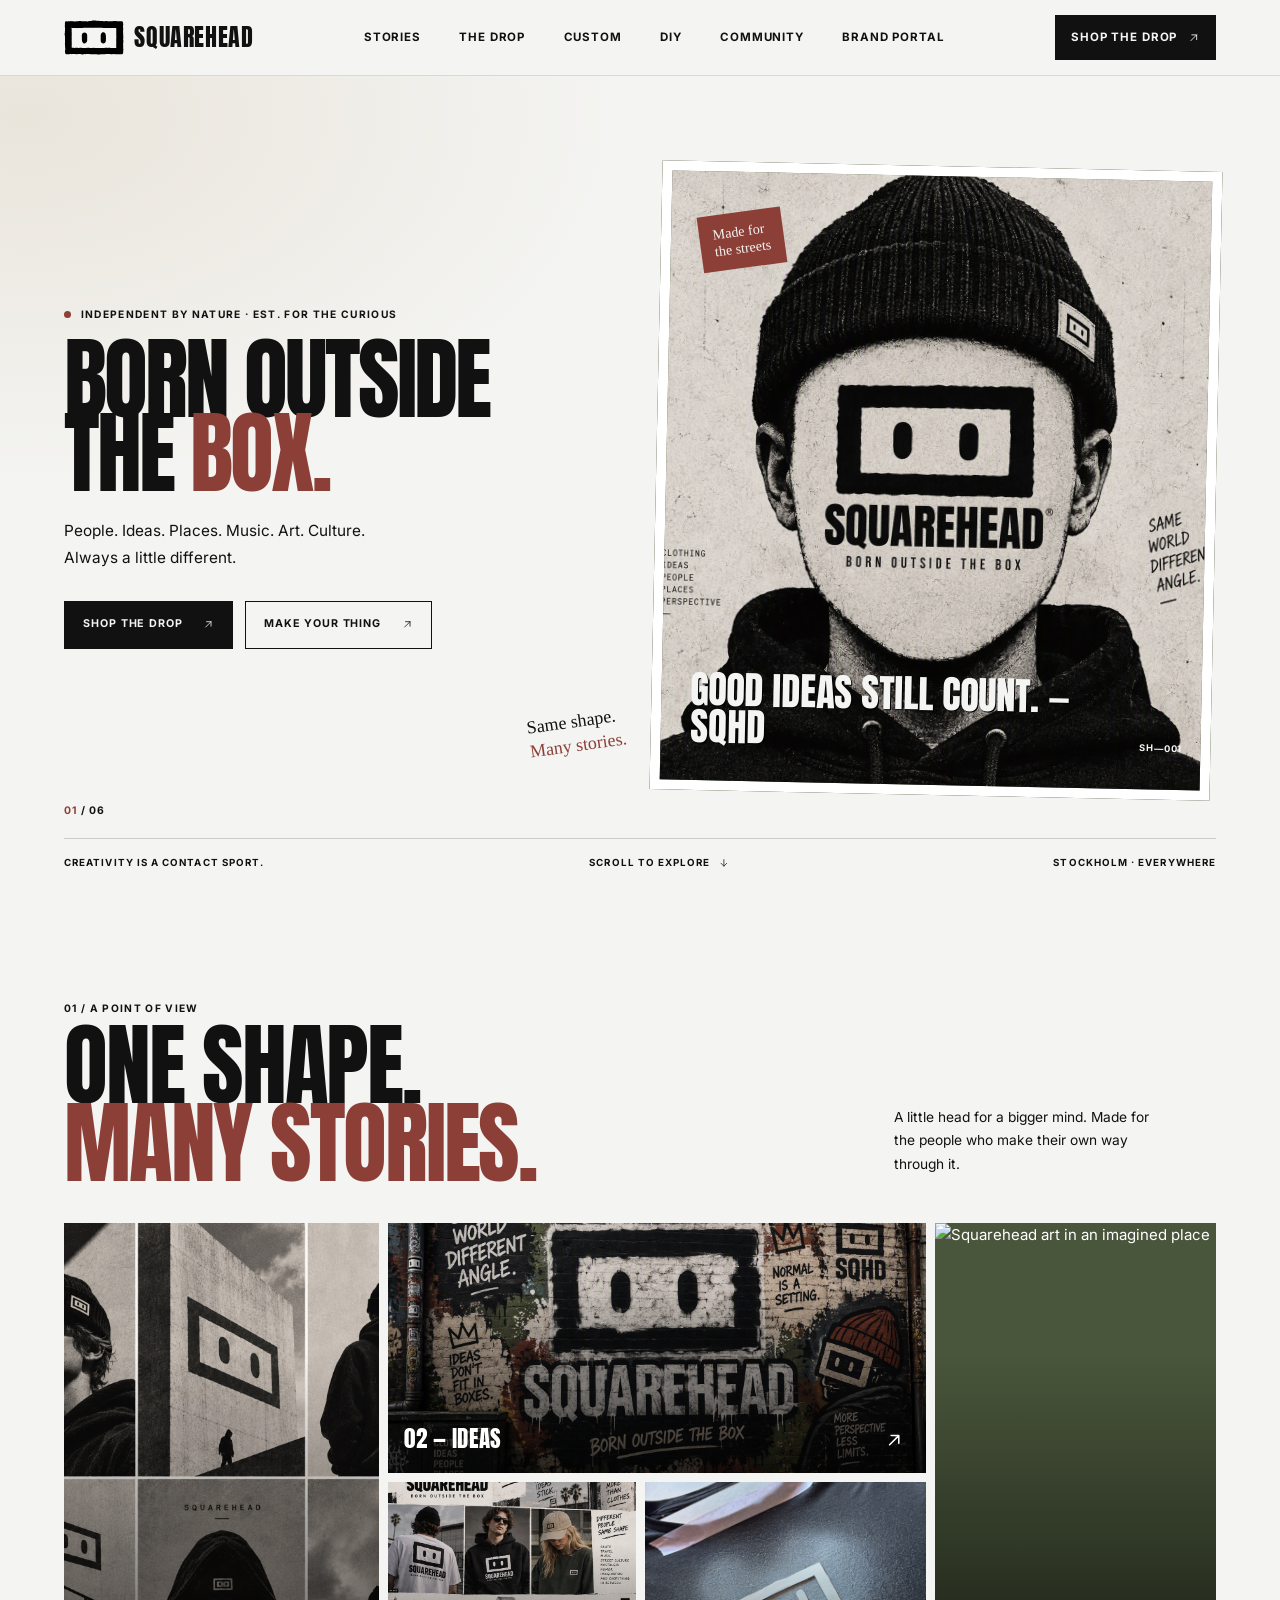
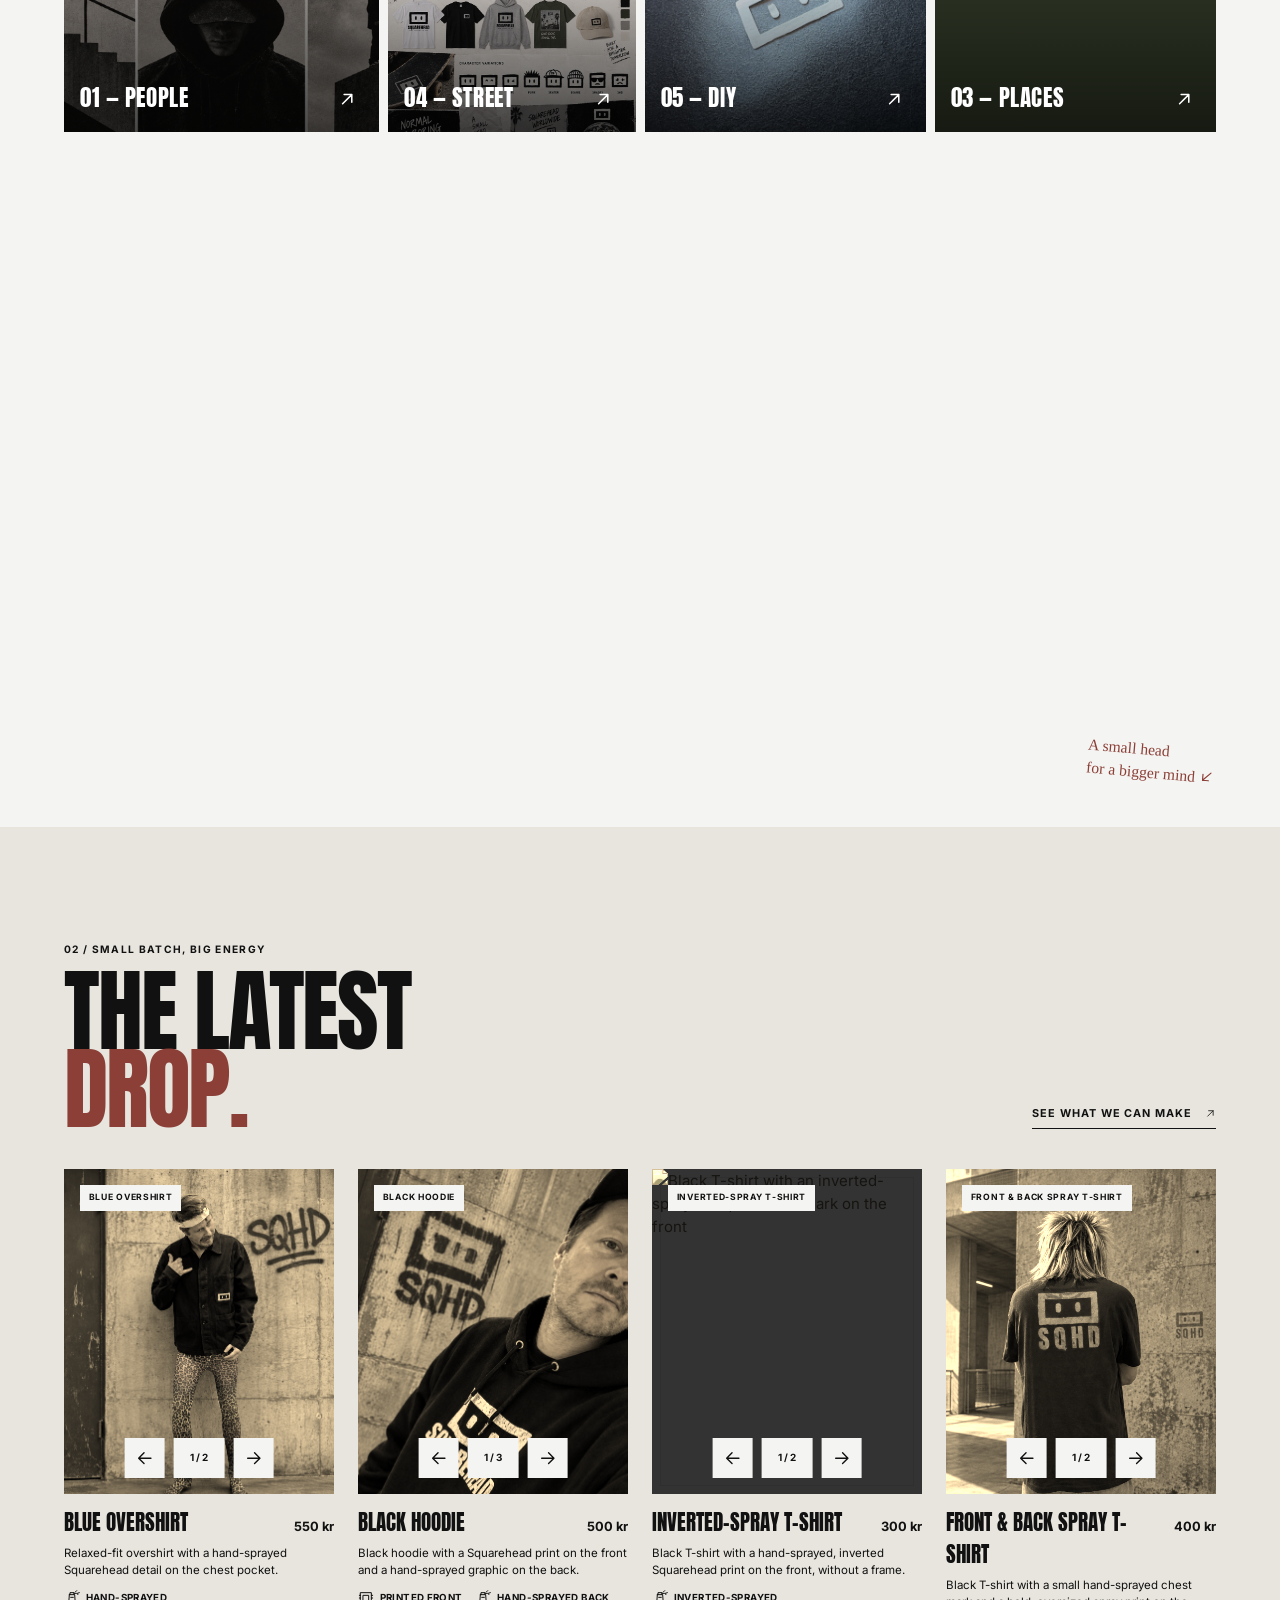
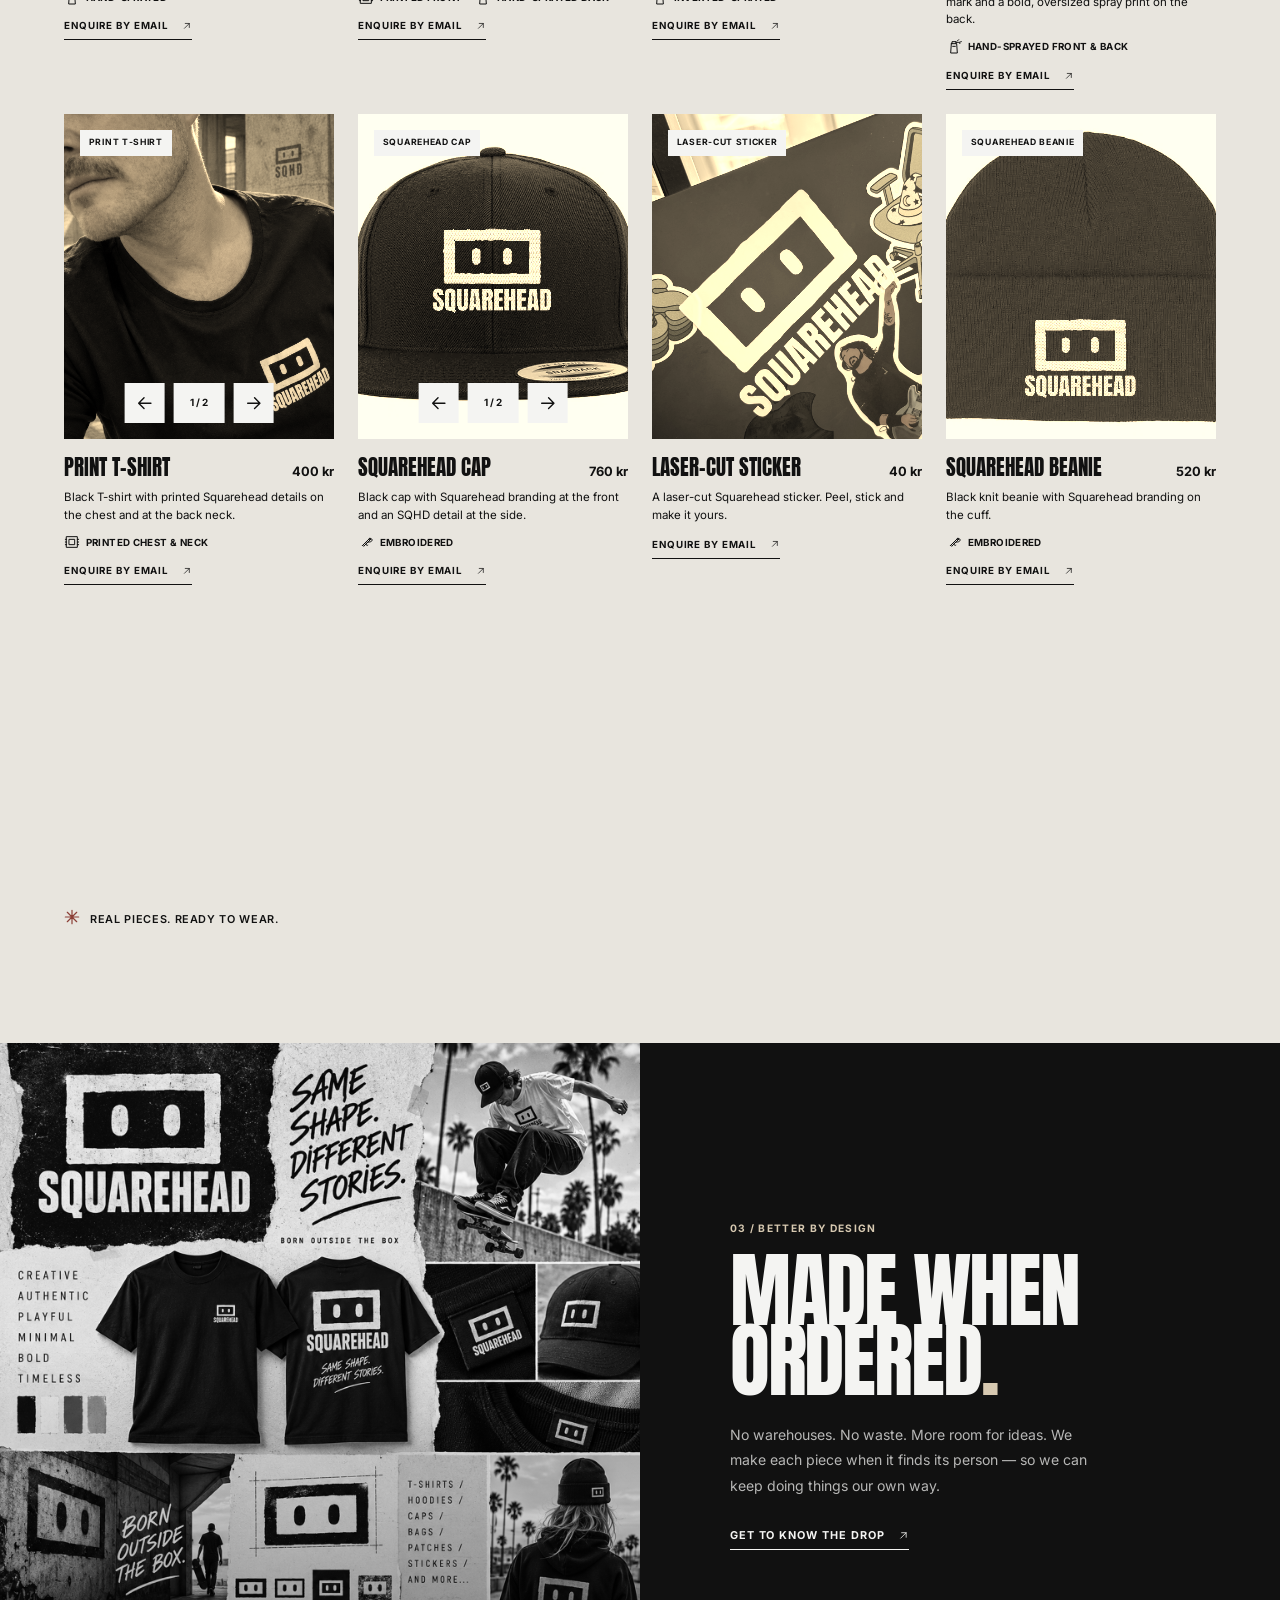
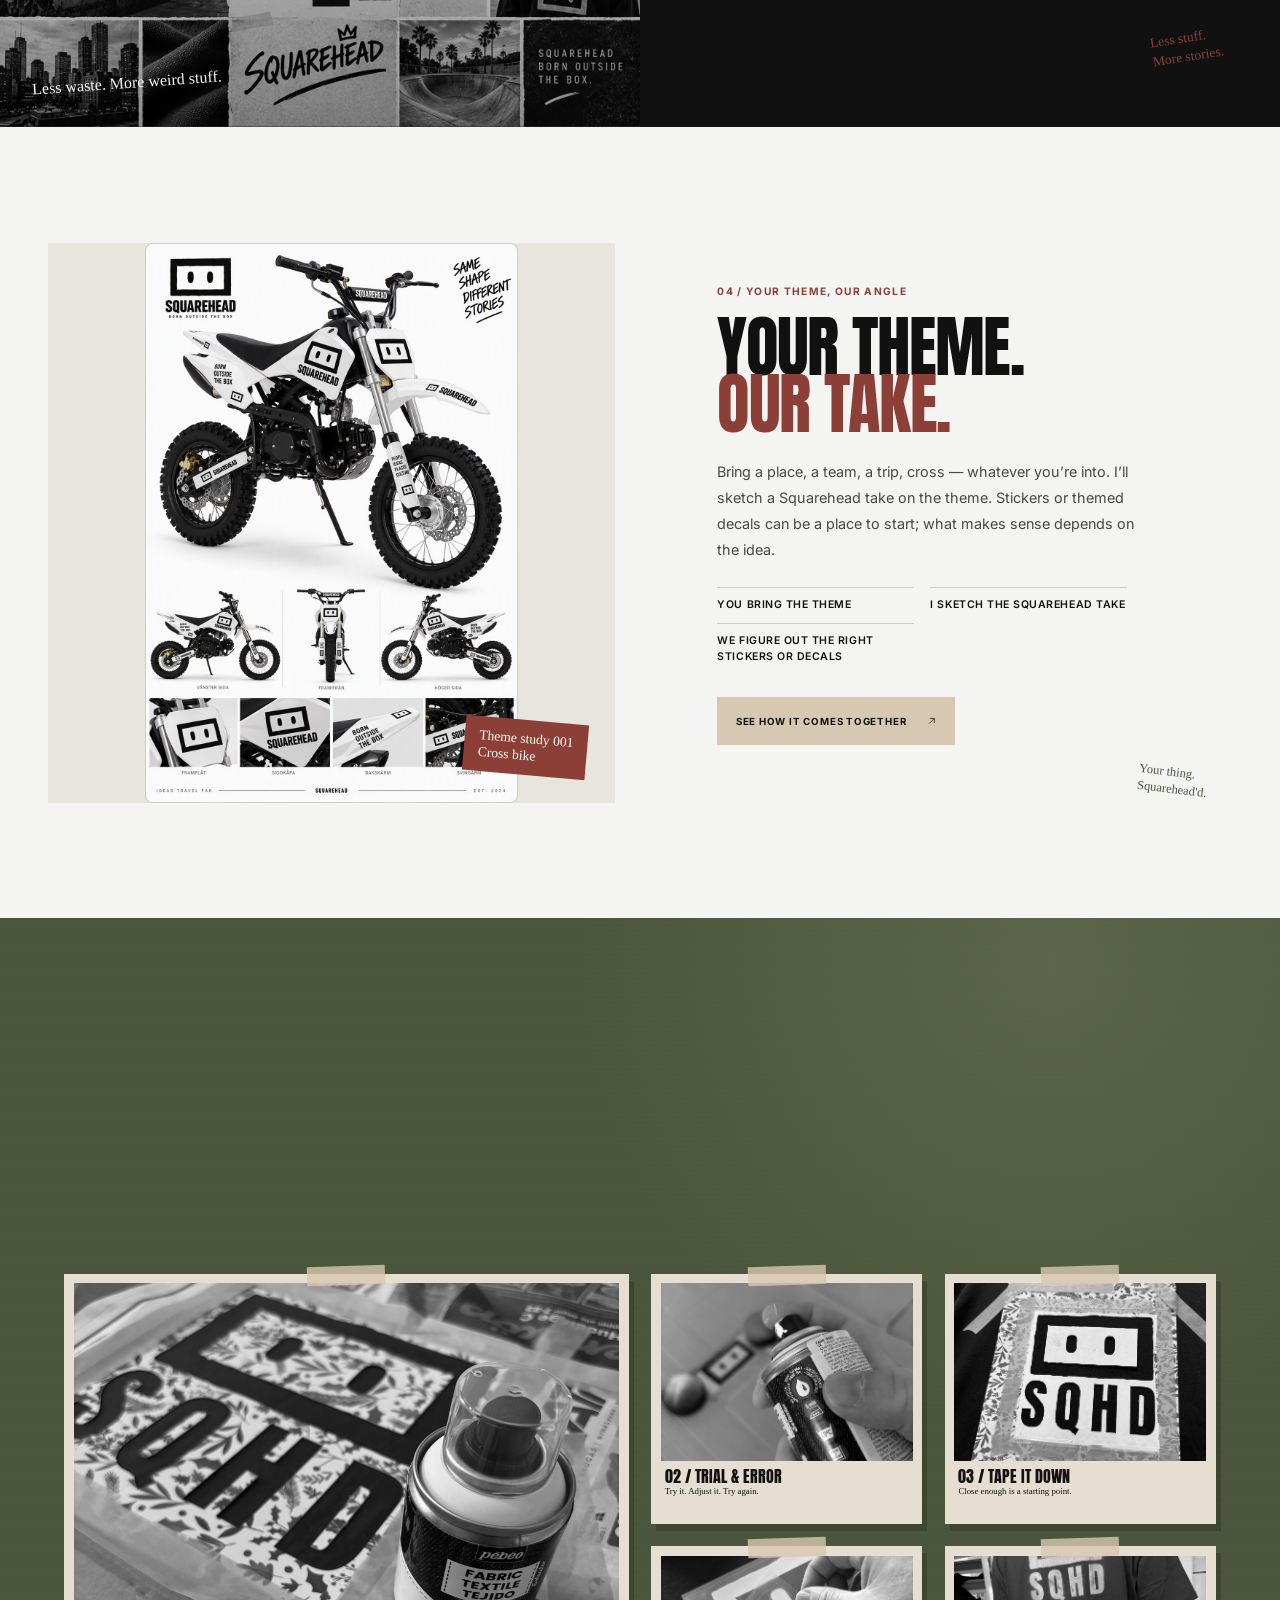
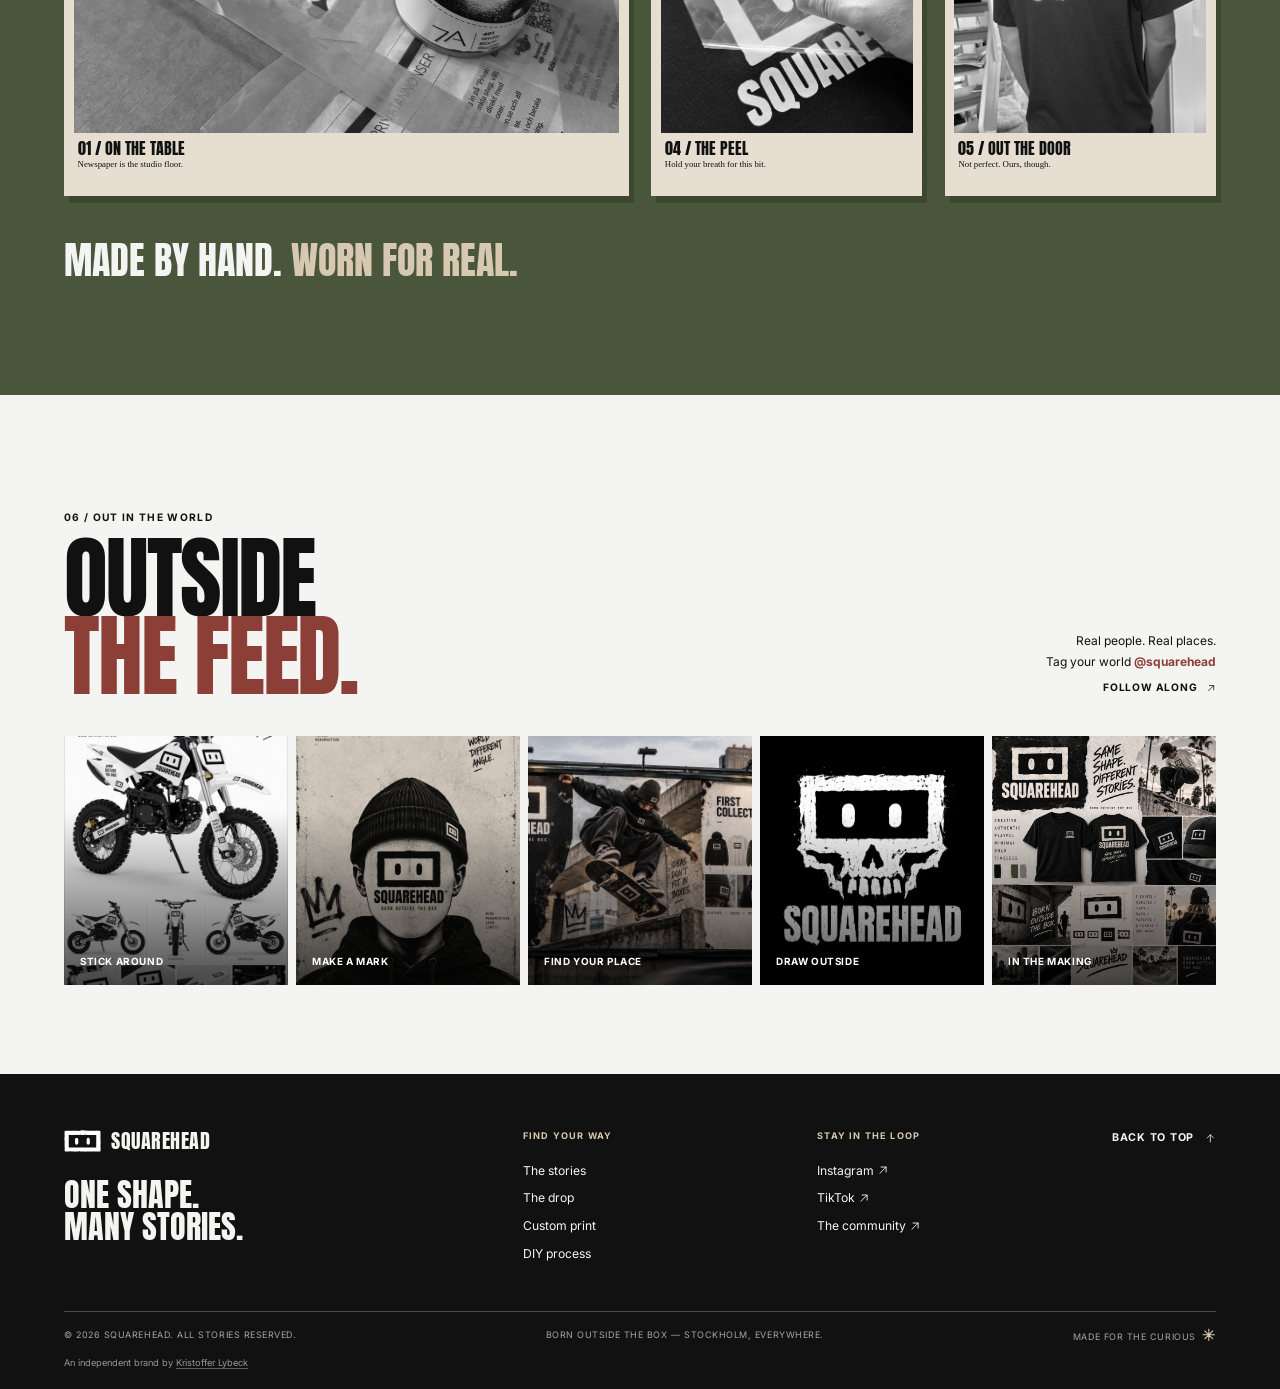
==== commit b3a69728: "KL SEO" ====
--- a/index.html
+++ b/index.html
@@ -4,7 +4,7 @@
     <meta charset="utf-8">
     <meta name="viewport" content="width=device-width, initial-scale=1">
     <meta name="theme-color" content="#111111">
-    <meta name="description" content="SQUAREHEAD is an independent Stockholm streetwear and lifestyle brand shaped by DIY culture, art, skate, music and self-expression. Born outside the box.">
+    <meta name="description" content="SQUAREHEAD is an independent Stockholm streetwear brand founded by Kristoffer Lybeck, shaped by DIY culture, art, skate, music and self-expression.">
     <meta name="author" content="Kristoffer Lybeck">
     <meta name="robots" content="index, follow, max-image-preview:large">
     <link rel="canonical" href="https://www.sqhd.se/">
@@ -15,7 +15,7 @@
     <meta property="og:type" content="website">
     <meta property="og:site_name" content="SQUAREHEAD">
     <meta property="og:title" content="Born outside the box — SQUAREHEAD">
-    <meta property="og:description" content="Independent streetwear and creative culture from Stockholm. People. Ideas. Places. Music. Art. Always a little different.">
+    <meta property="og:description" content="Independent streetwear by Kristoffer Lybeck, rooted in Stockholm and shaped by DIY culture, art, skate and music.">
     <meta property="og:url" content="https://www.sqhd.se/">
     <meta property="og:image" content="https://www.sqhd.se/assets/images/social-share.jpg">
     <meta property="og:image:secure_url" content="https://www.sqhd.se/assets/images/social-share.jpg">
@@ -26,7 +26,7 @@
     <meta property="og:locale" content="en_GB">
     <meta name="twitter:card" content="summary_large_image">
     <meta name="twitter:title" content="Born outside the box — SQUAREHEAD">
-    <meta name="twitter:description" content="Independent streetwear and creative culture from Stockholm. People. Ideas. Places. Music. Art. Always a little different.">
+    <meta name="twitter:description" content="Independent streetwear by Kristoffer Lybeck, rooted in Stockholm and shaped by DIY culture, art, skate and music.">
     <meta name="twitter:image" content="https://sqhd.se/assets/images/social-share.jpg">
     <meta name="twitter:image:alt" content="SQUAREHEAD — Born outside the box. Independent streetwear and creative culture from Stockholm.">
     <script type="application/ld+json">
@@ -39,7 +39,7 @@
             "name": "SQUAREHEAD",
             "url": "https://www.sqhd.se/",
             "logo": "https://www.sqhd.se/assets/logo/icon-512.png",
-            "description": "An independent Stockholm streetwear and lifestyle brand shaped by DIY culture, art, skate, music and self-expression.",
+            "description": "An independent Stockholm streetwear and lifestyle brand founded by Kristoffer Lybeck, shaped by DIY culture, art, skate, music and self-expression.",
             "foundingDate": "2026",
             "founder": {
               "@type": "Person",
@@ -65,7 +65,7 @@
     <link rel="stylesheet" href="css/tokens.css">
     <link rel="stylesheet" href="css/style.css">
     <script src="js/main.js" defer></script>
-    <title>SQUAREHEAD | Independent Streetwear &amp; Creative Culture</title>
+    <title>SQUAREHEAD by Kristoffer Lybeck | Independent Streetwear</title>
   </head>
   <body>
     <a class="skip-link" href="#main">Skip to content</a>
@@ -485,6 +485,7 @@
         <span>Born outside the box — Stockholm, everywhere.</span>
         <span>Made for the curious <svg class="icon-spark" viewBox="0 0 24 24" aria-hidden="true"><path d="M12 2v20M2 12h20M4.93 4.93l14.14 14.14M19.07 4.93 4.93 19.07"/></svg></span>
       </div>
+      <small class="footer-credit">An independent brand by <a href="brandGuidelines.html#brand-story" rel="author">Kristoffer Lybeck</a></small>
     </footer>
   </body>
 </html>
--- a/css/style.css
+++ b/css/style.css
@@ -1402,6 +1402,26 @@
   vertical-align: -.12rem;
 }
 
+.footer-credit {
+  display: block;
+  margin-top: .75rem;
+  color: rgba(244, 244, 242, .58);
+  font-size: .58rem;
+}
+
+.footer-credit a {
+  color: inherit;
+  text-decoration: underline;
+  text-decoration-color: rgba(244, 244, 242, .35);
+  text-underline-offset: .2em;
+  transition: color .2s ease, text-decoration-color .2s ease;
+}
+
+.footer-credit a:hover {
+  color: var(--paper);
+  text-decoration-color: currentColor;
+}
+
 .js-ready [data-reveal] {
   opacity: 0;
   transform: translateY(18px);
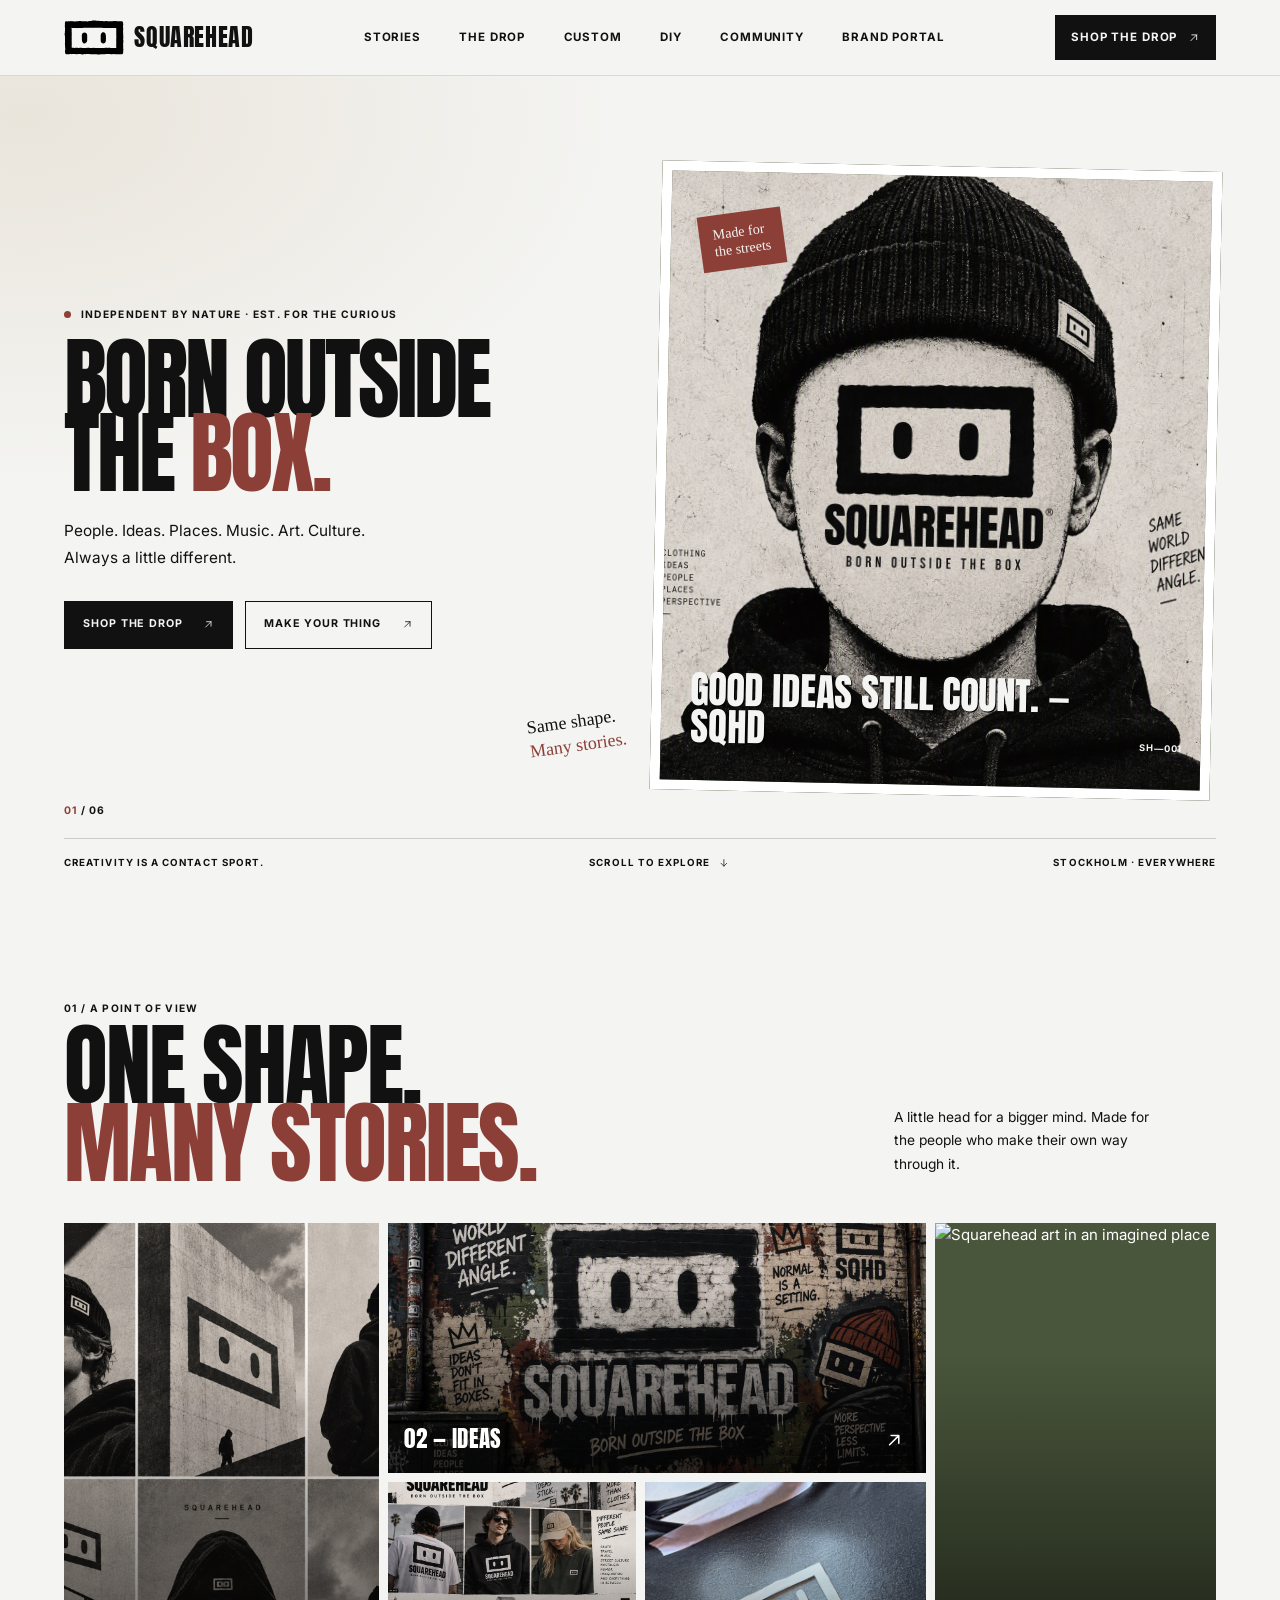
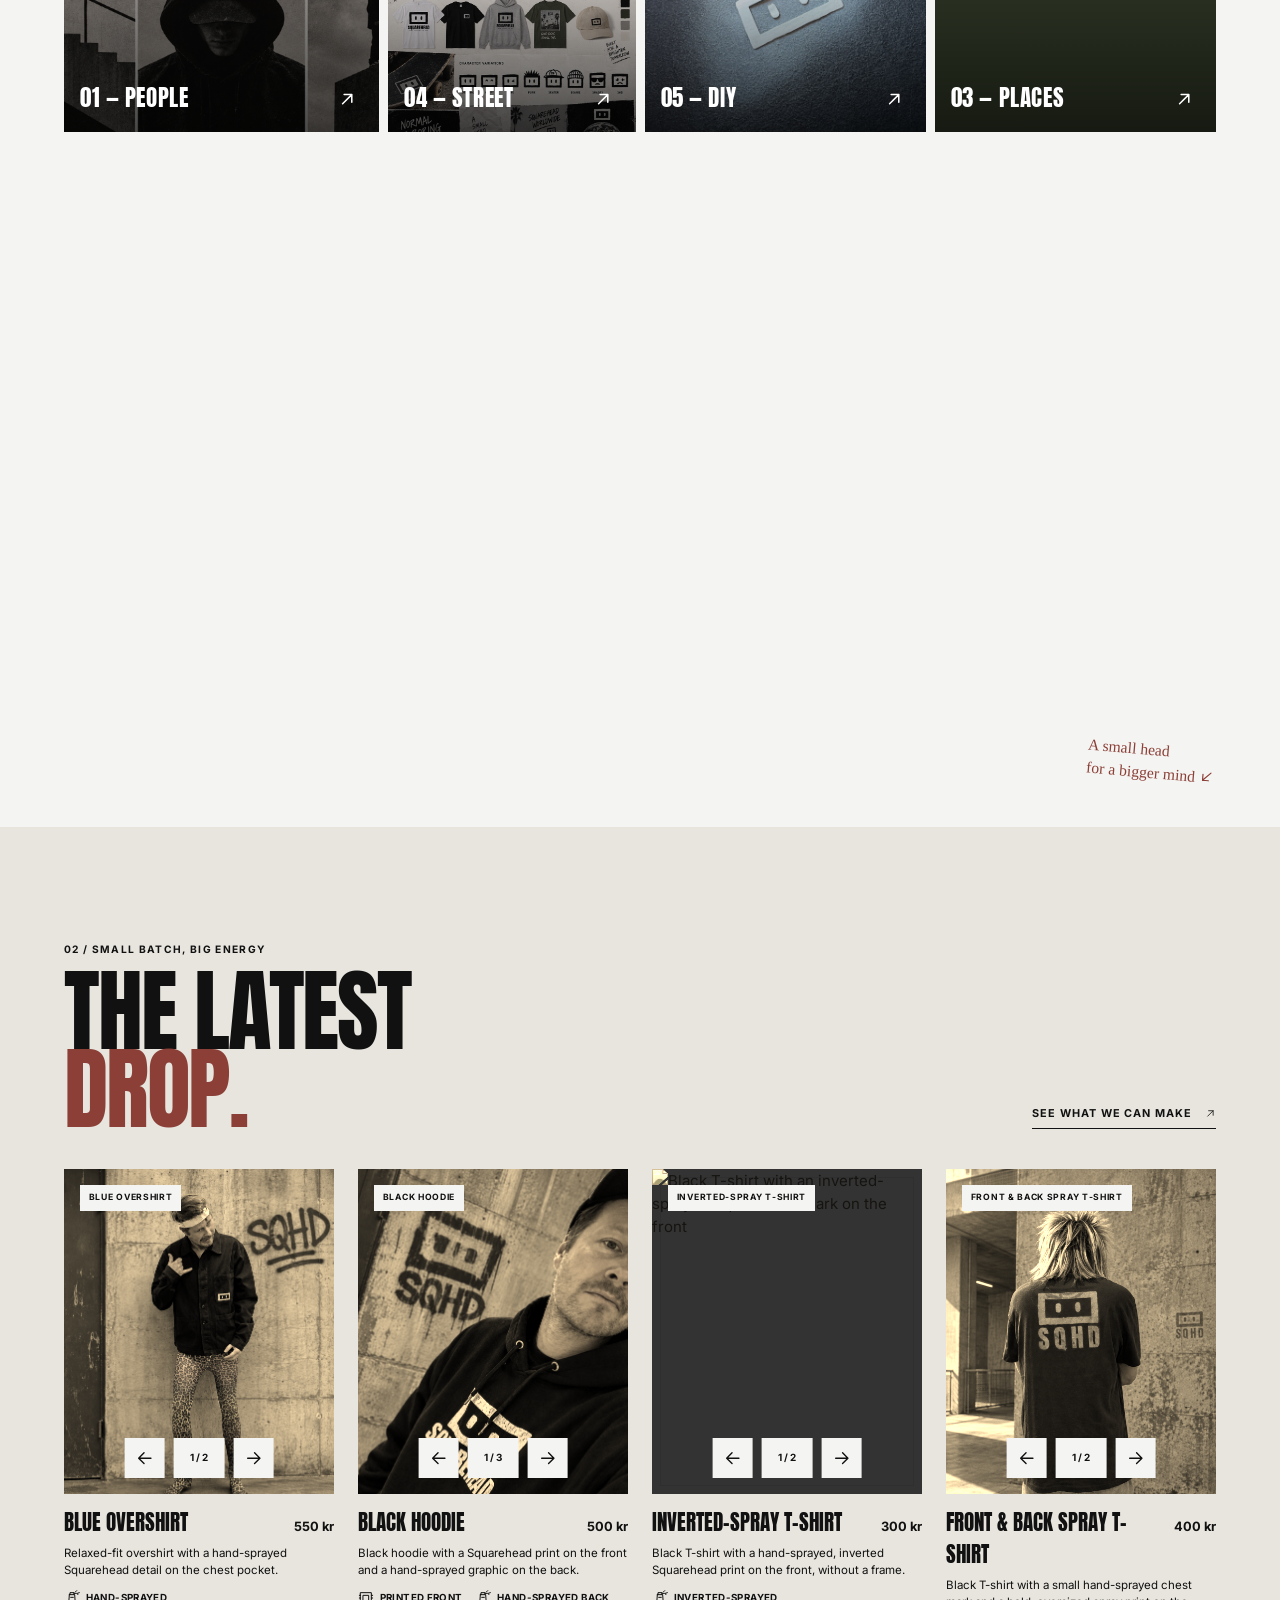
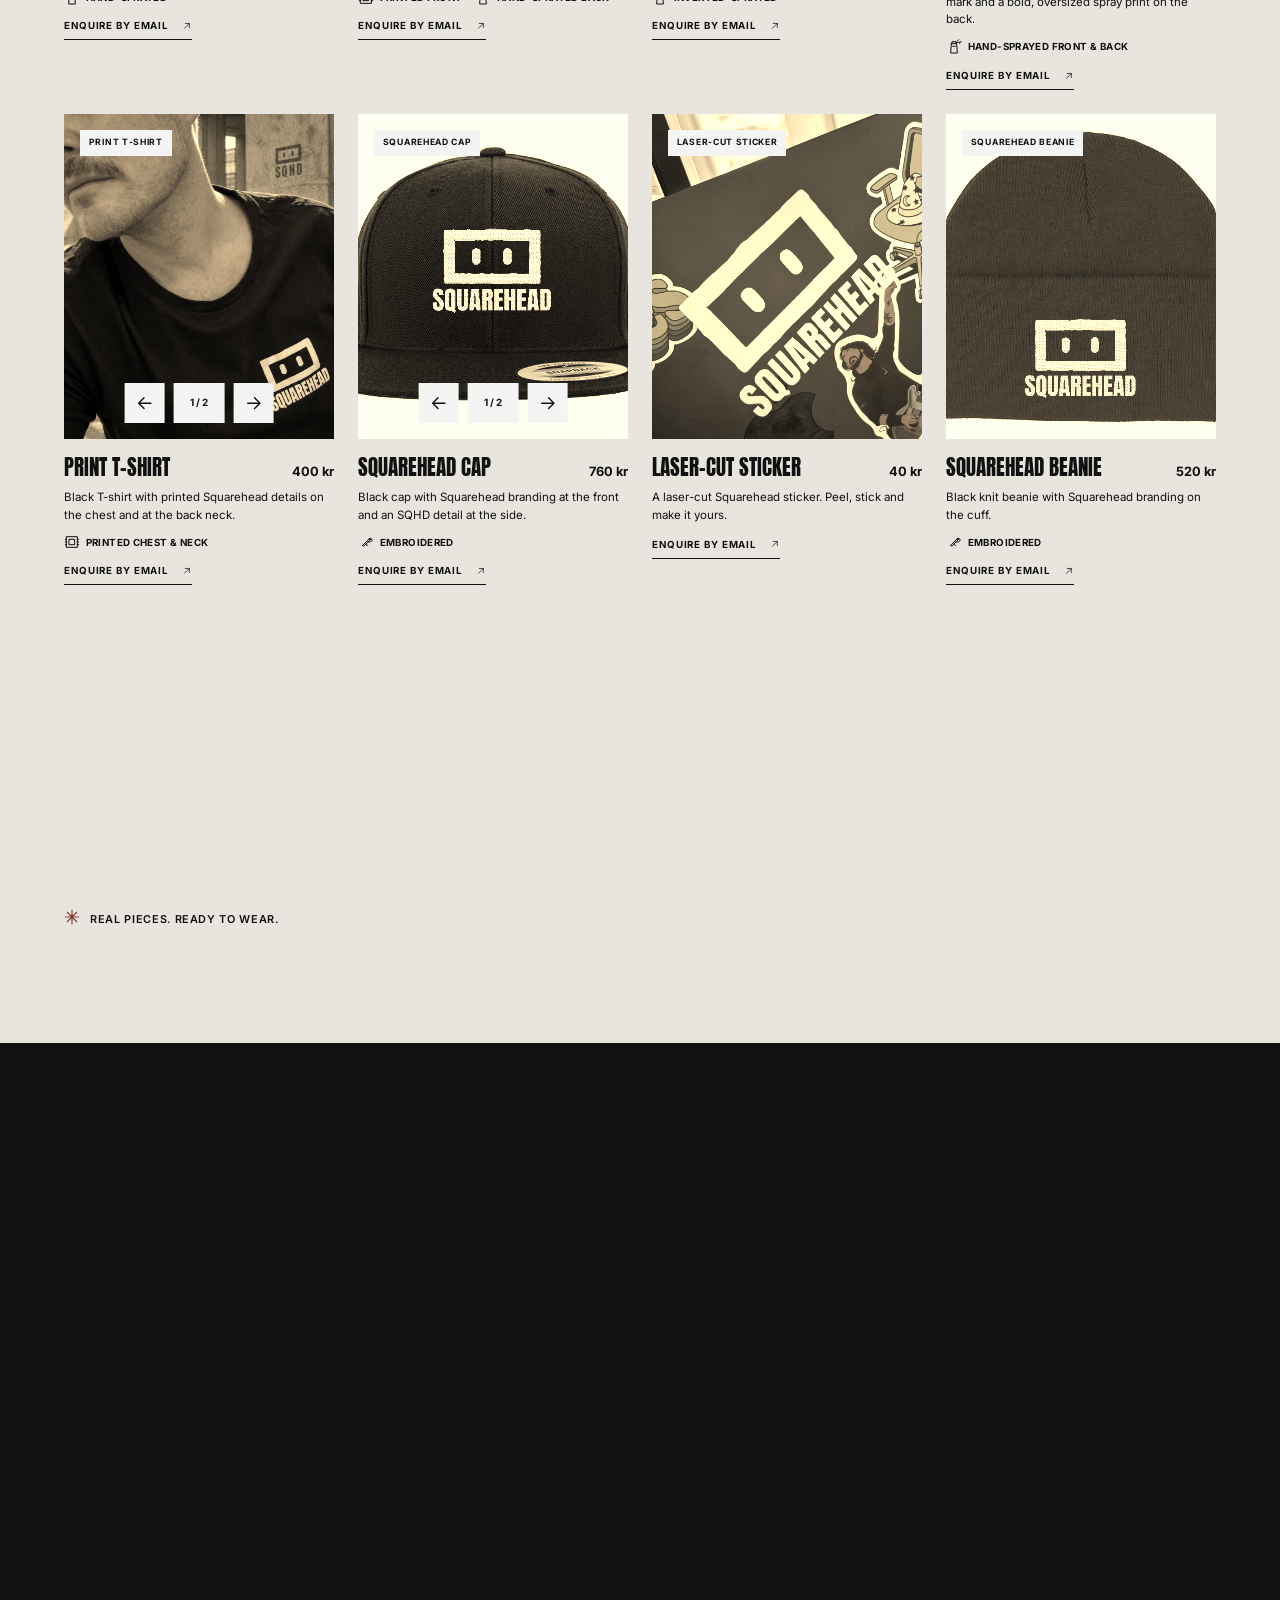
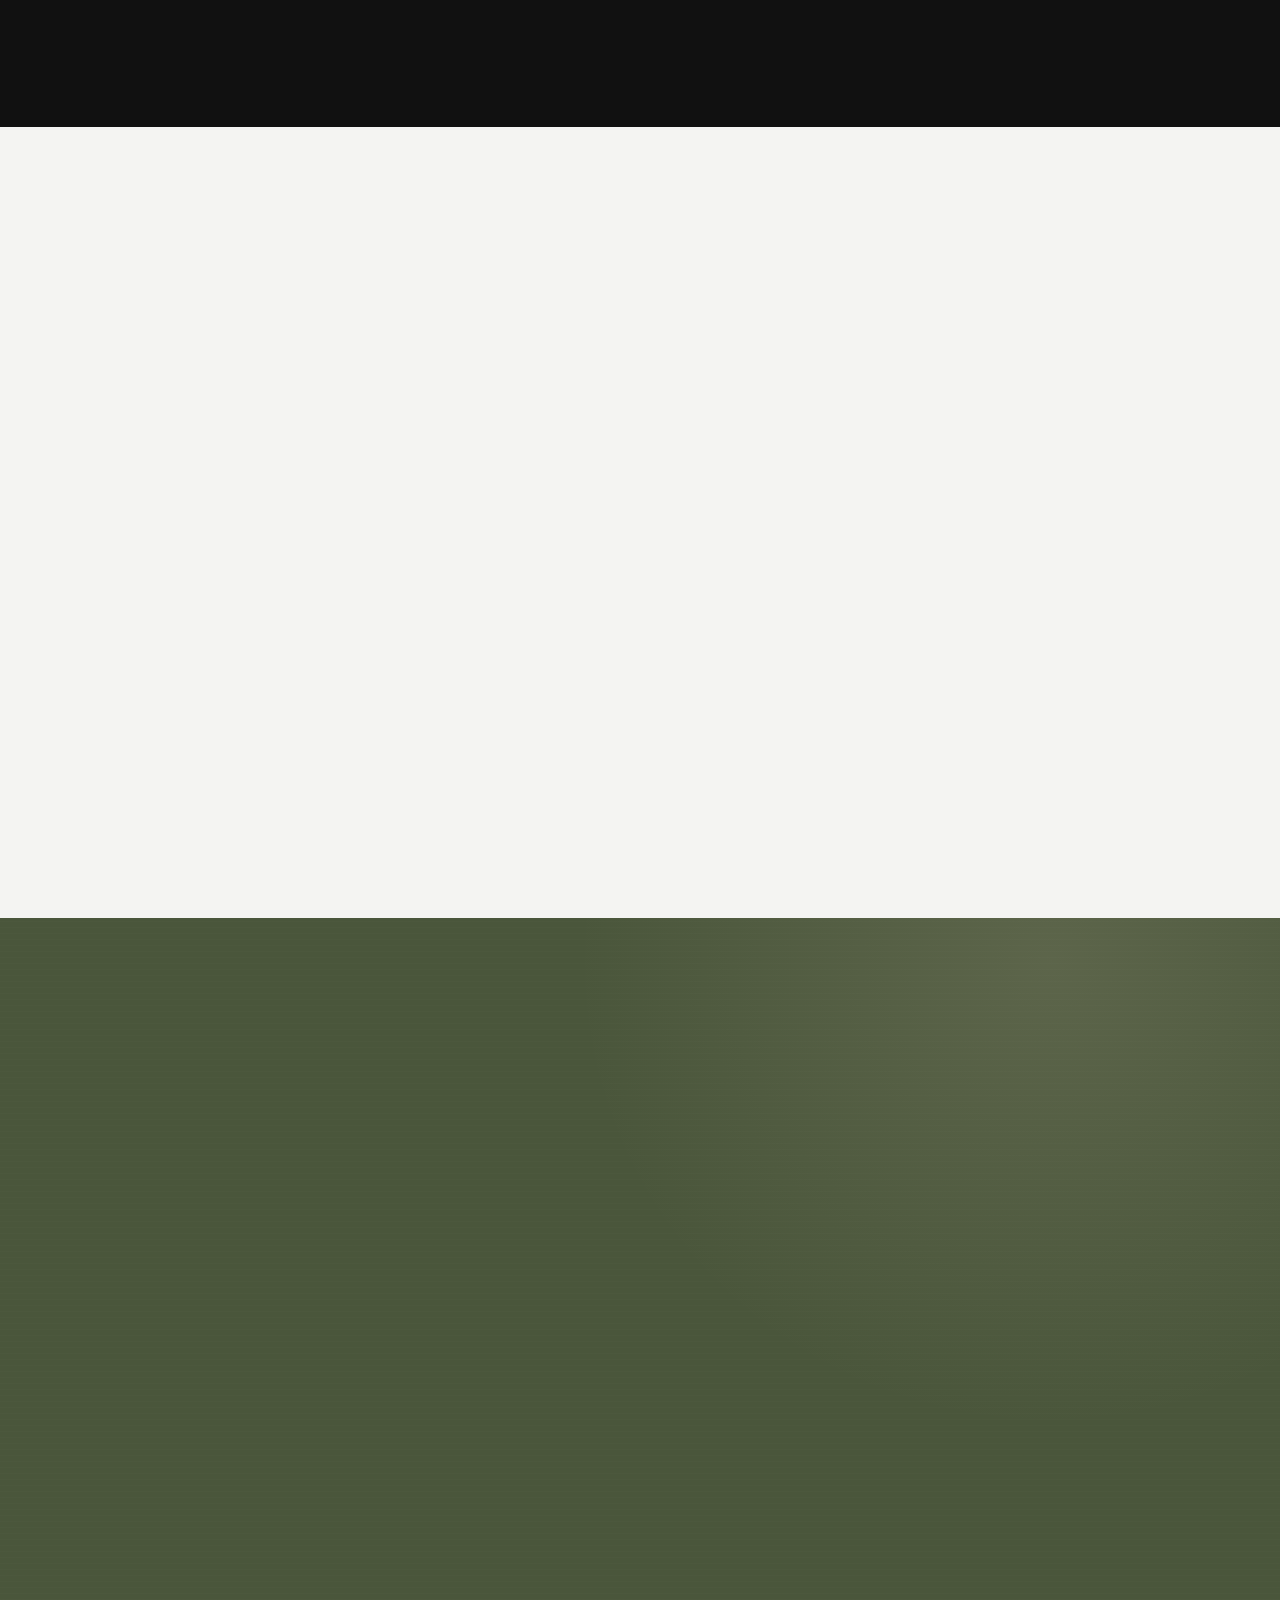
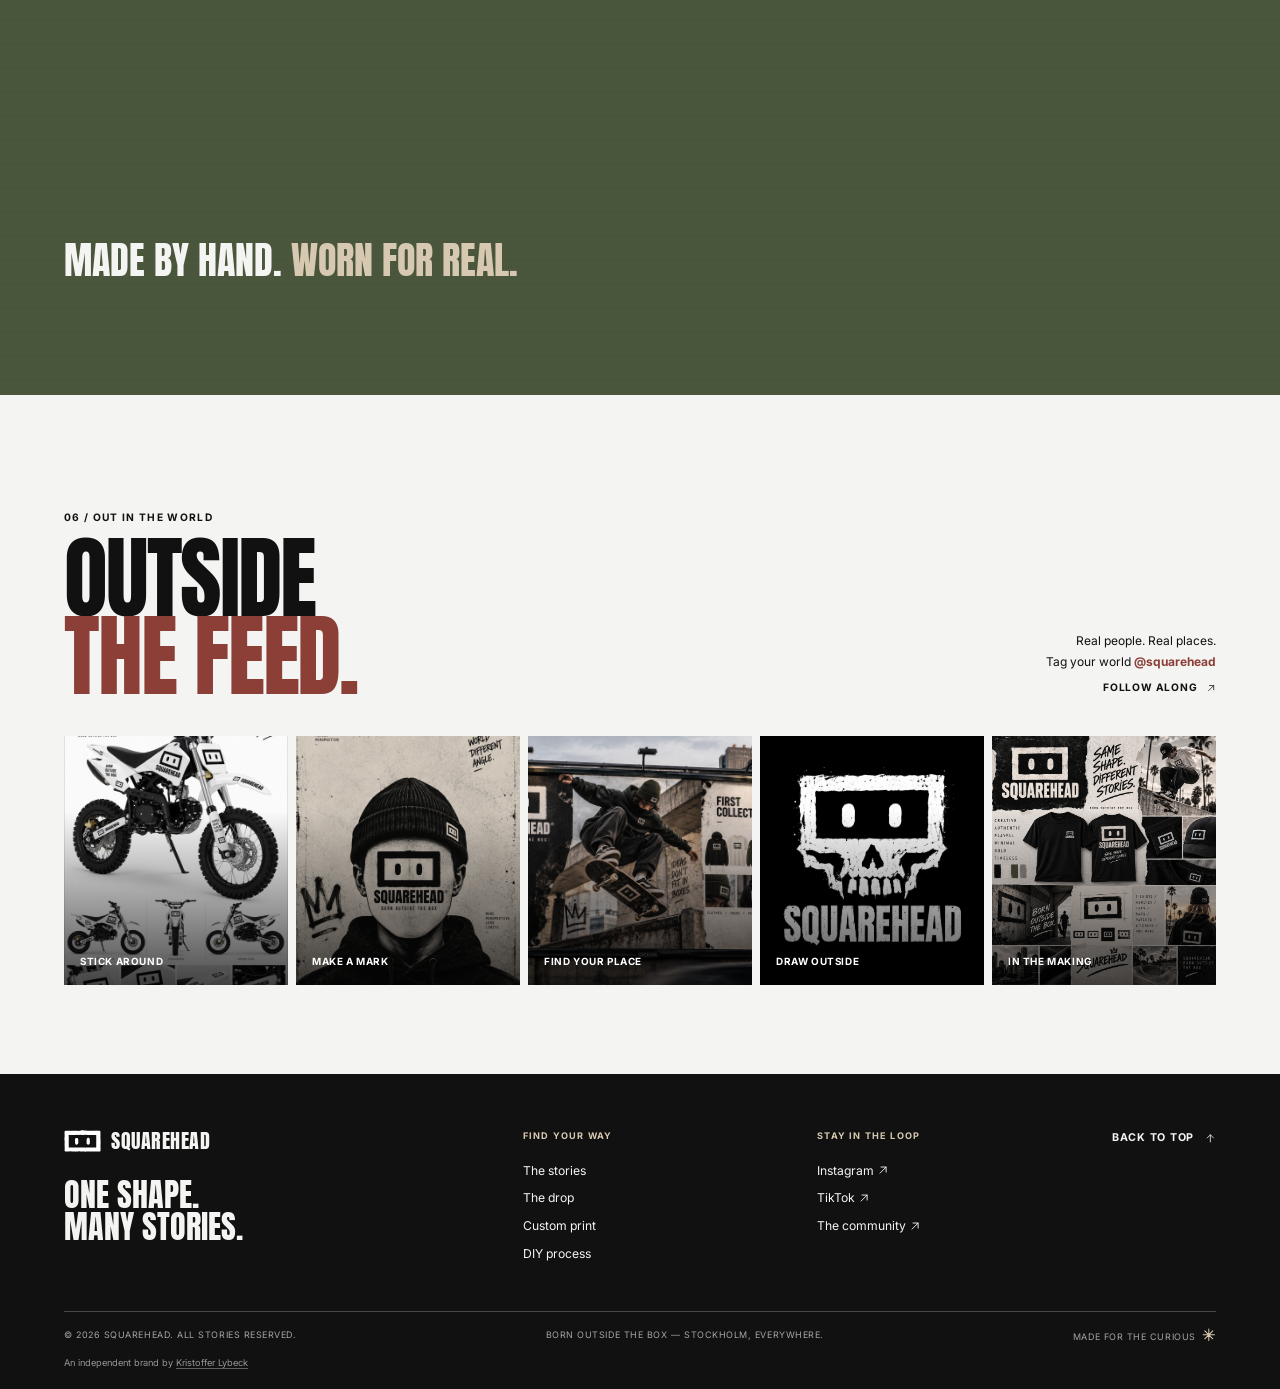
==== commit f493d40e: "css js versions" ====
--- a/index.html
+++ b/index.html
@@ -62,9 +62,9 @@
     <link rel="preconnect" href="https://fonts.googleapis.com">
     <link rel="preconnect" href="https://fonts.gstatic.com" crossorigin>
     <link href="https://fonts.googleapis.com/css2?family=Anton&family=Inter:wght@400;500;600;700&family=Permanent+Marker&display=swap" rel="stylesheet">
-    <link rel="stylesheet" href="css/tokens.css">
-    <link rel="stylesheet" href="css/style.css">
-    <script src="js/main.js" defer></script>
+    <link rel="stylesheet" href="css/tokens.css?v=20261124">
+    <link rel="stylesheet" href="css/style.css?v=20261124">
+    <script src="js/main.js?v=20261124" defer></script>
     <title>SQUAREHEAD by Kristoffer Lybeck | Independent Streetwear</title>
   </head>
   <body>
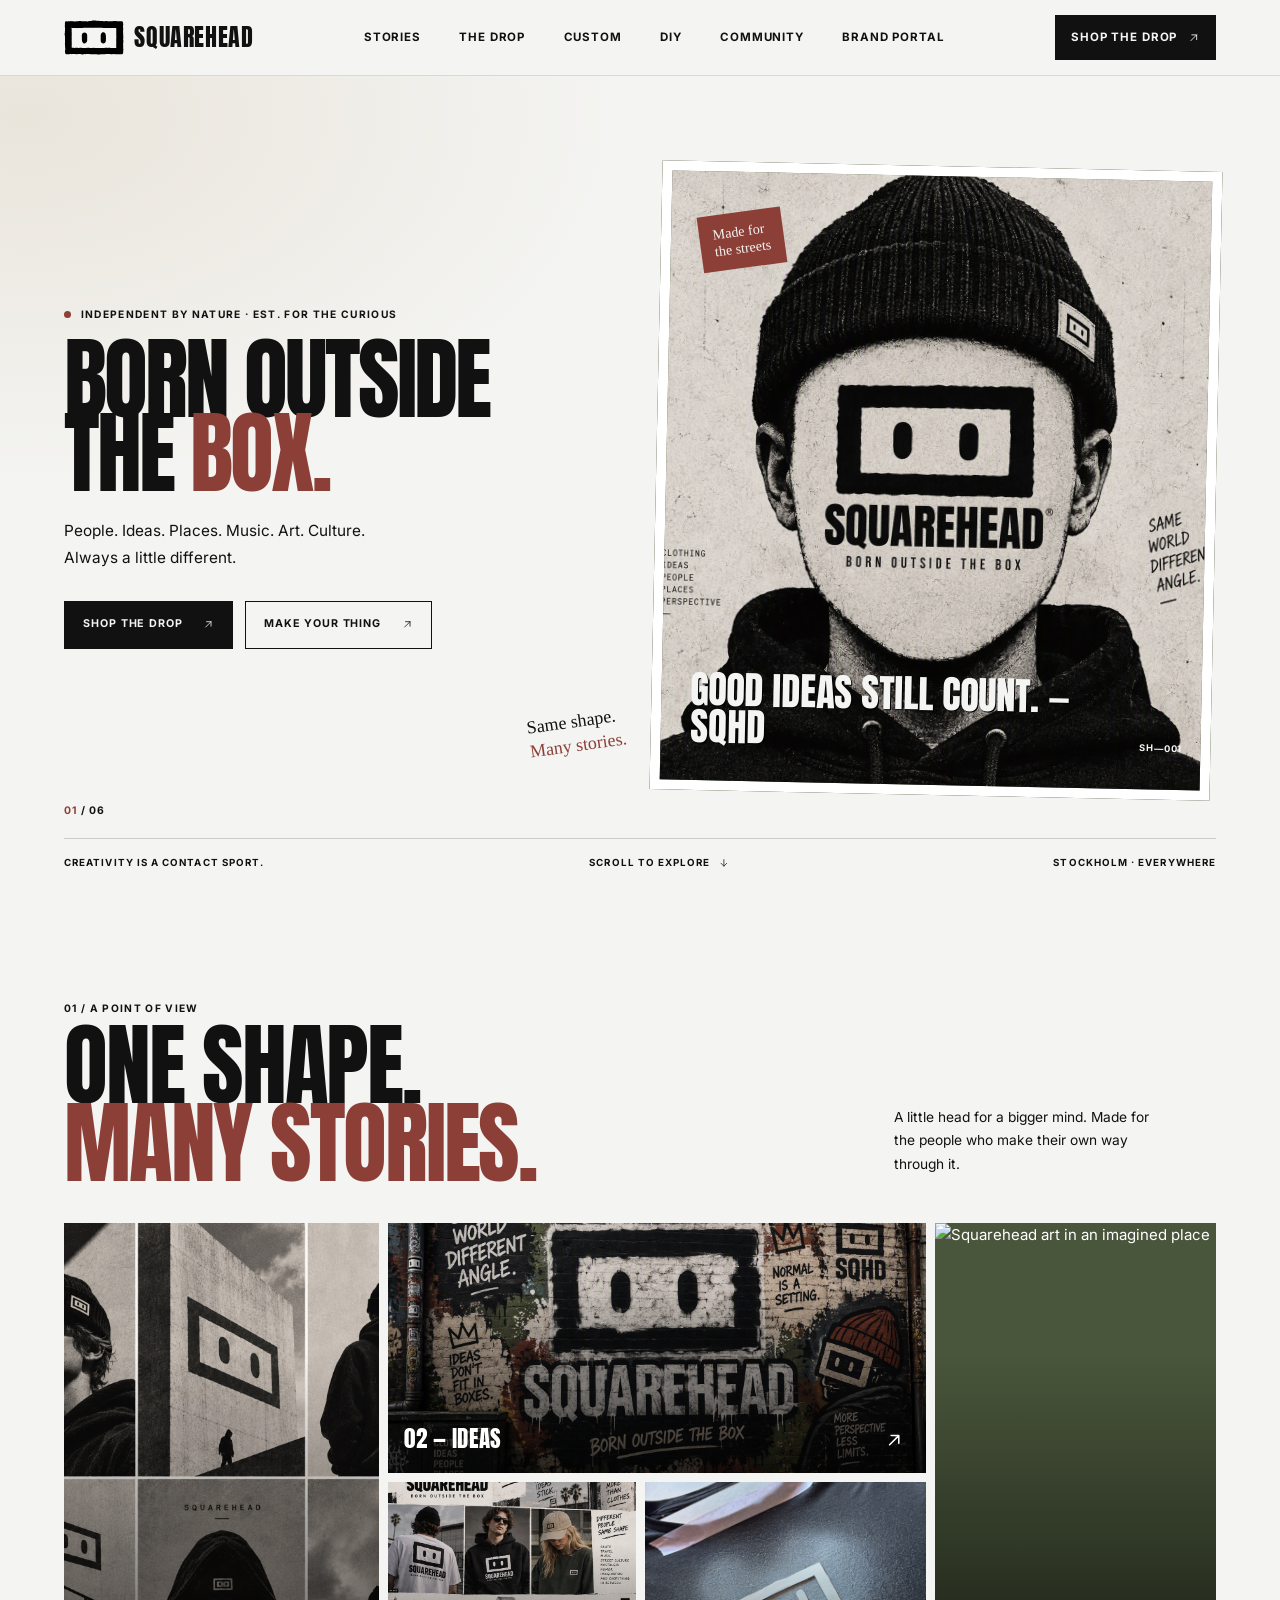
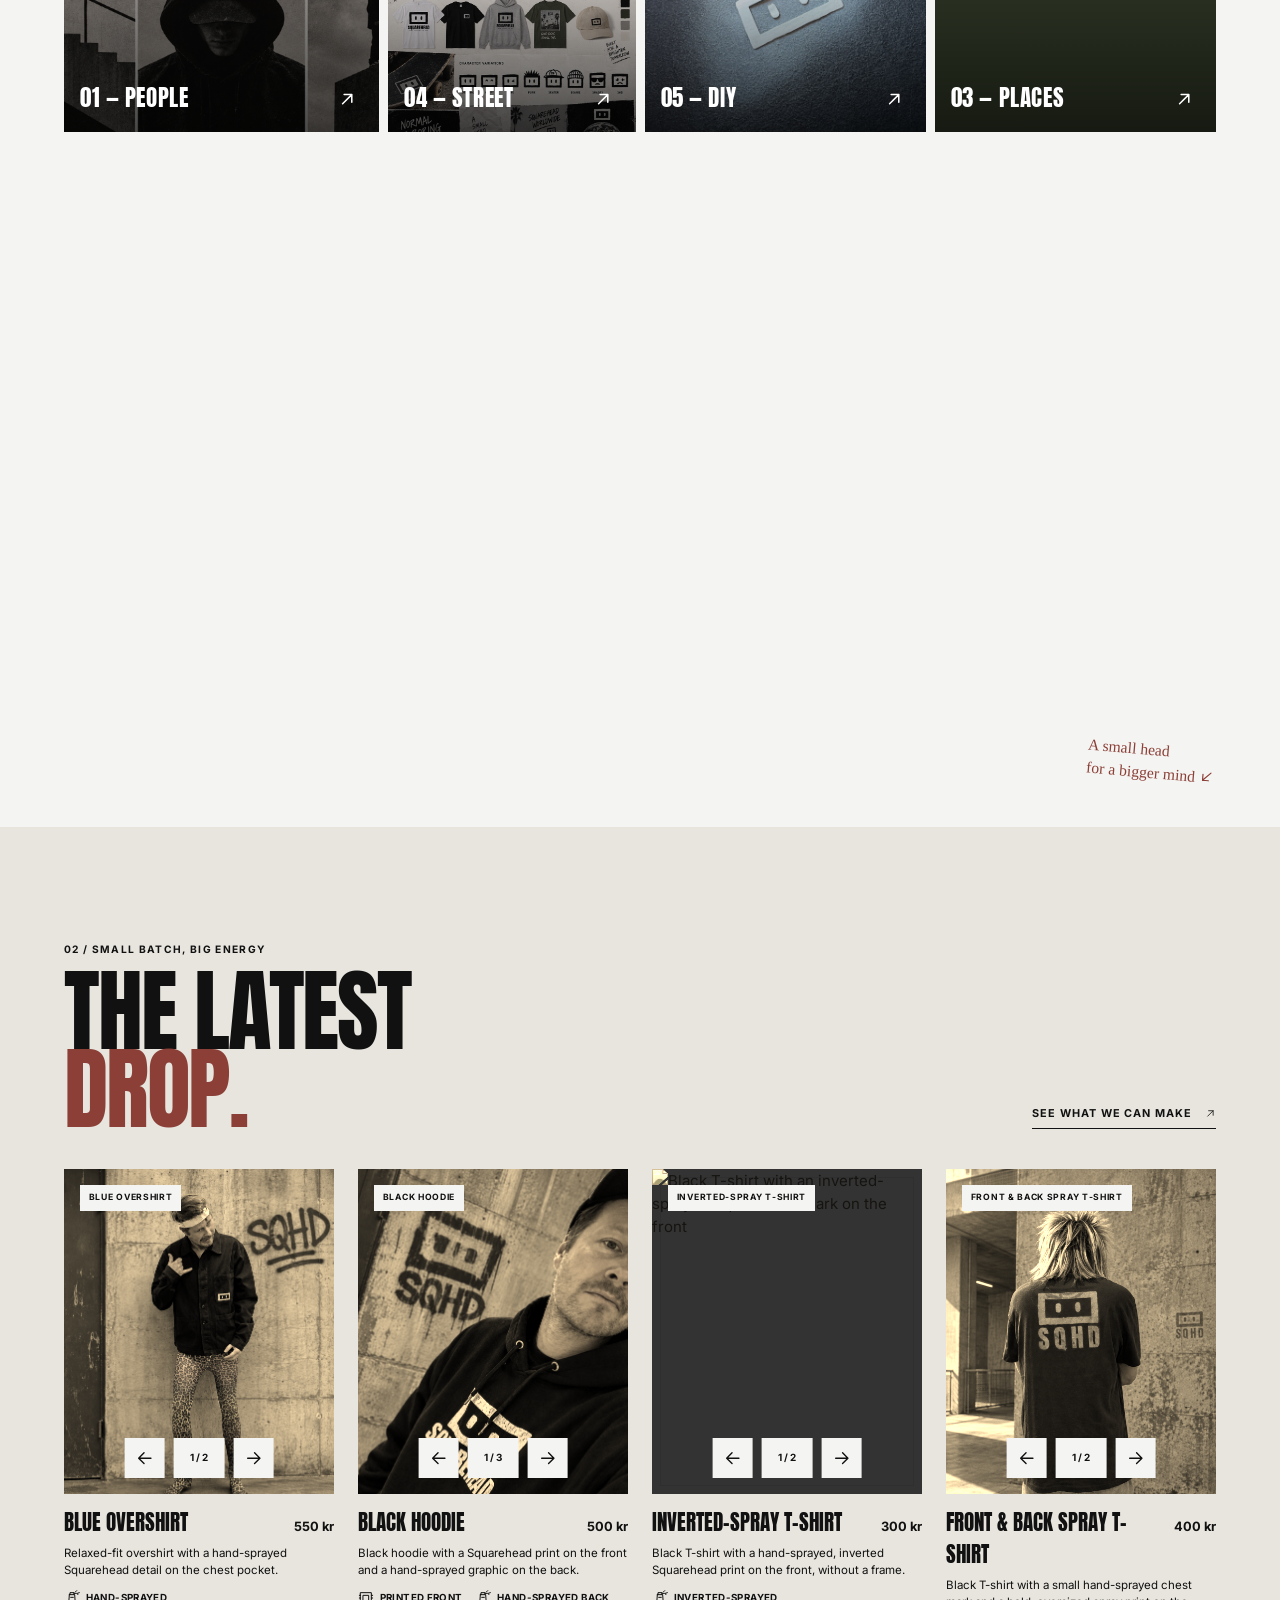
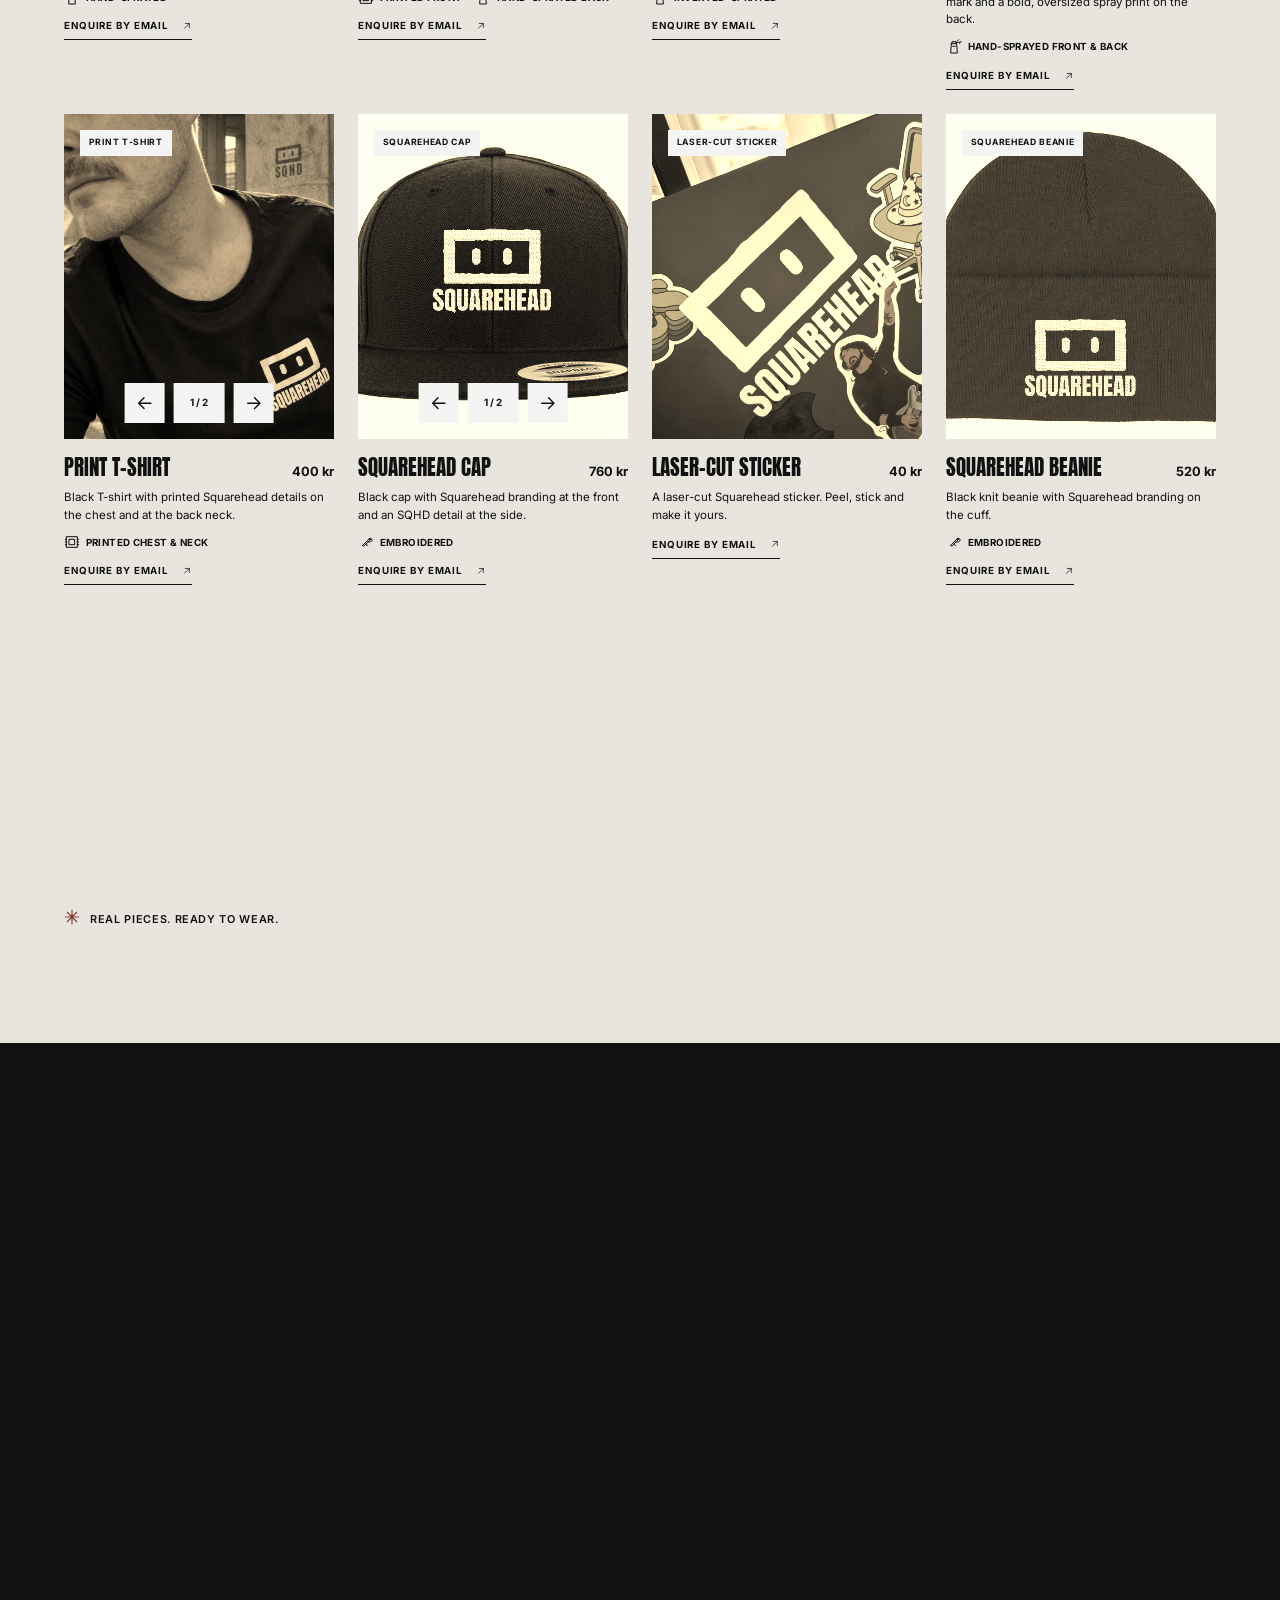
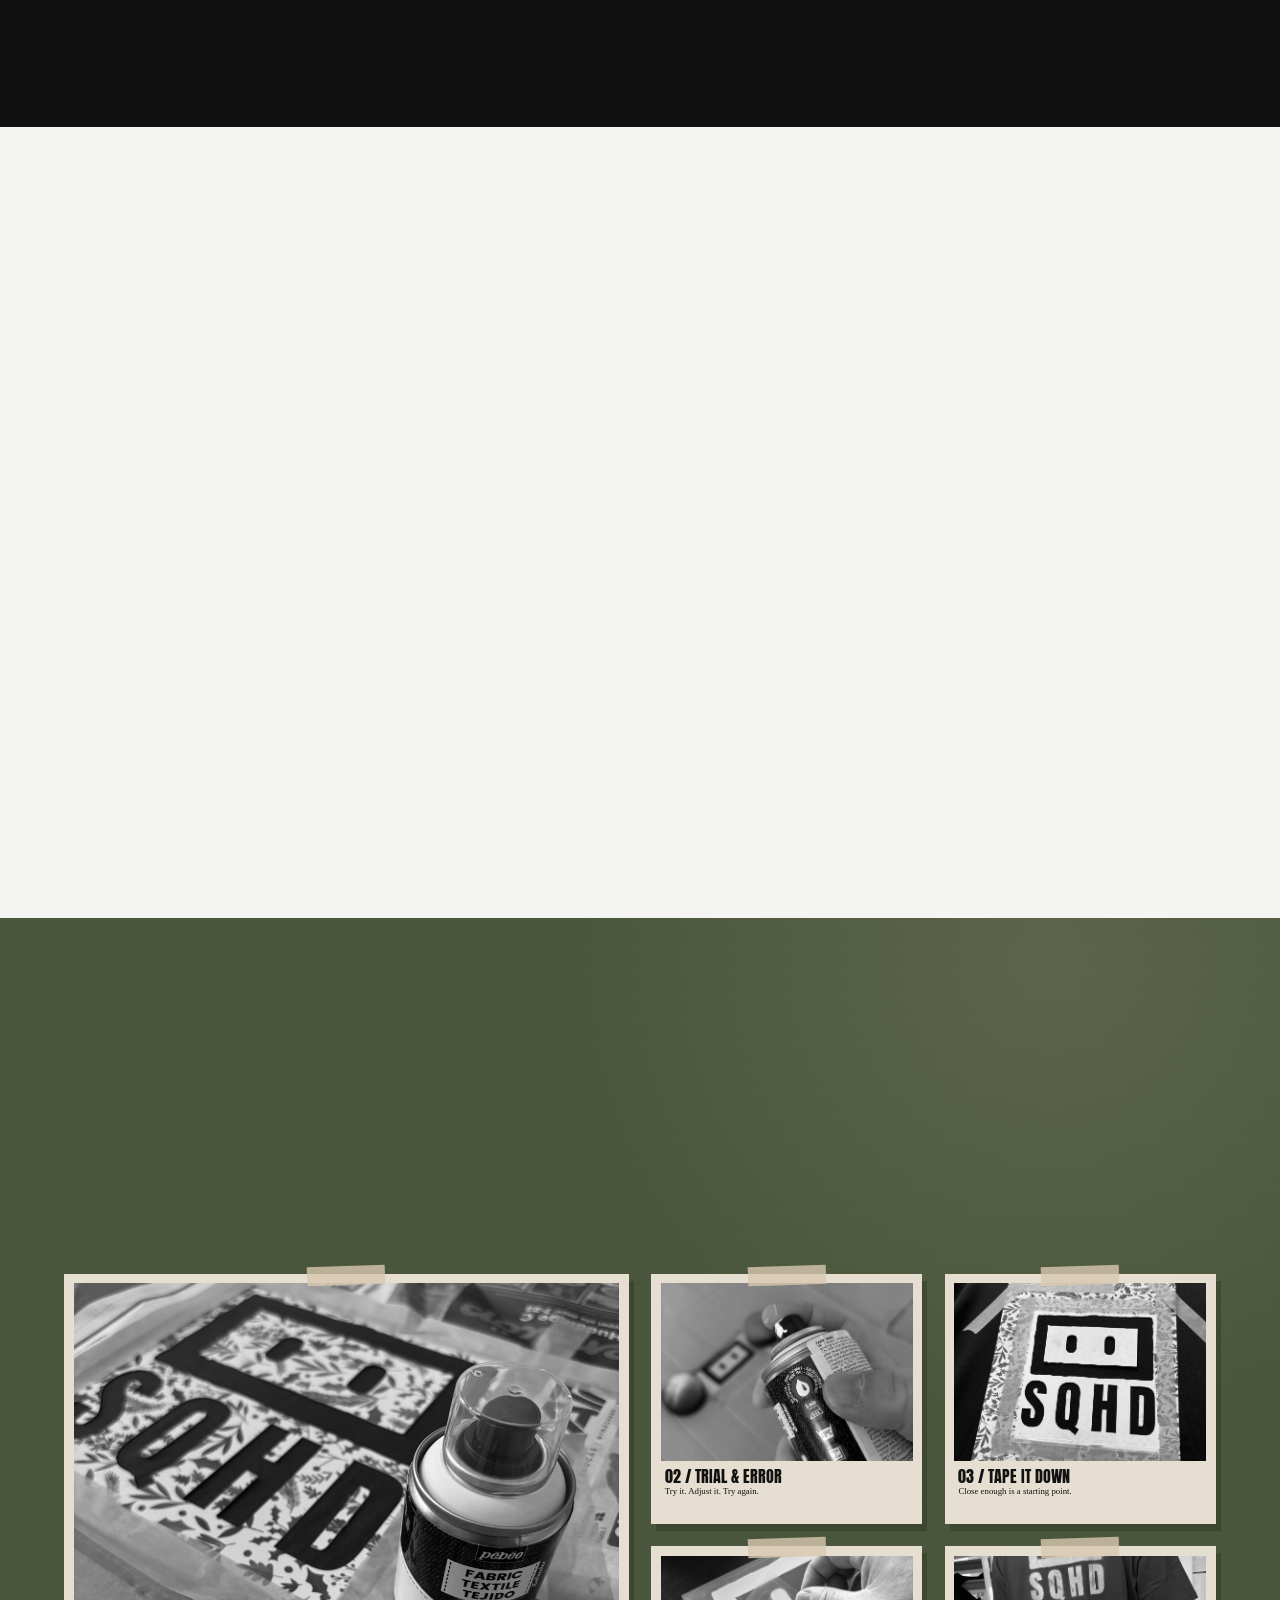
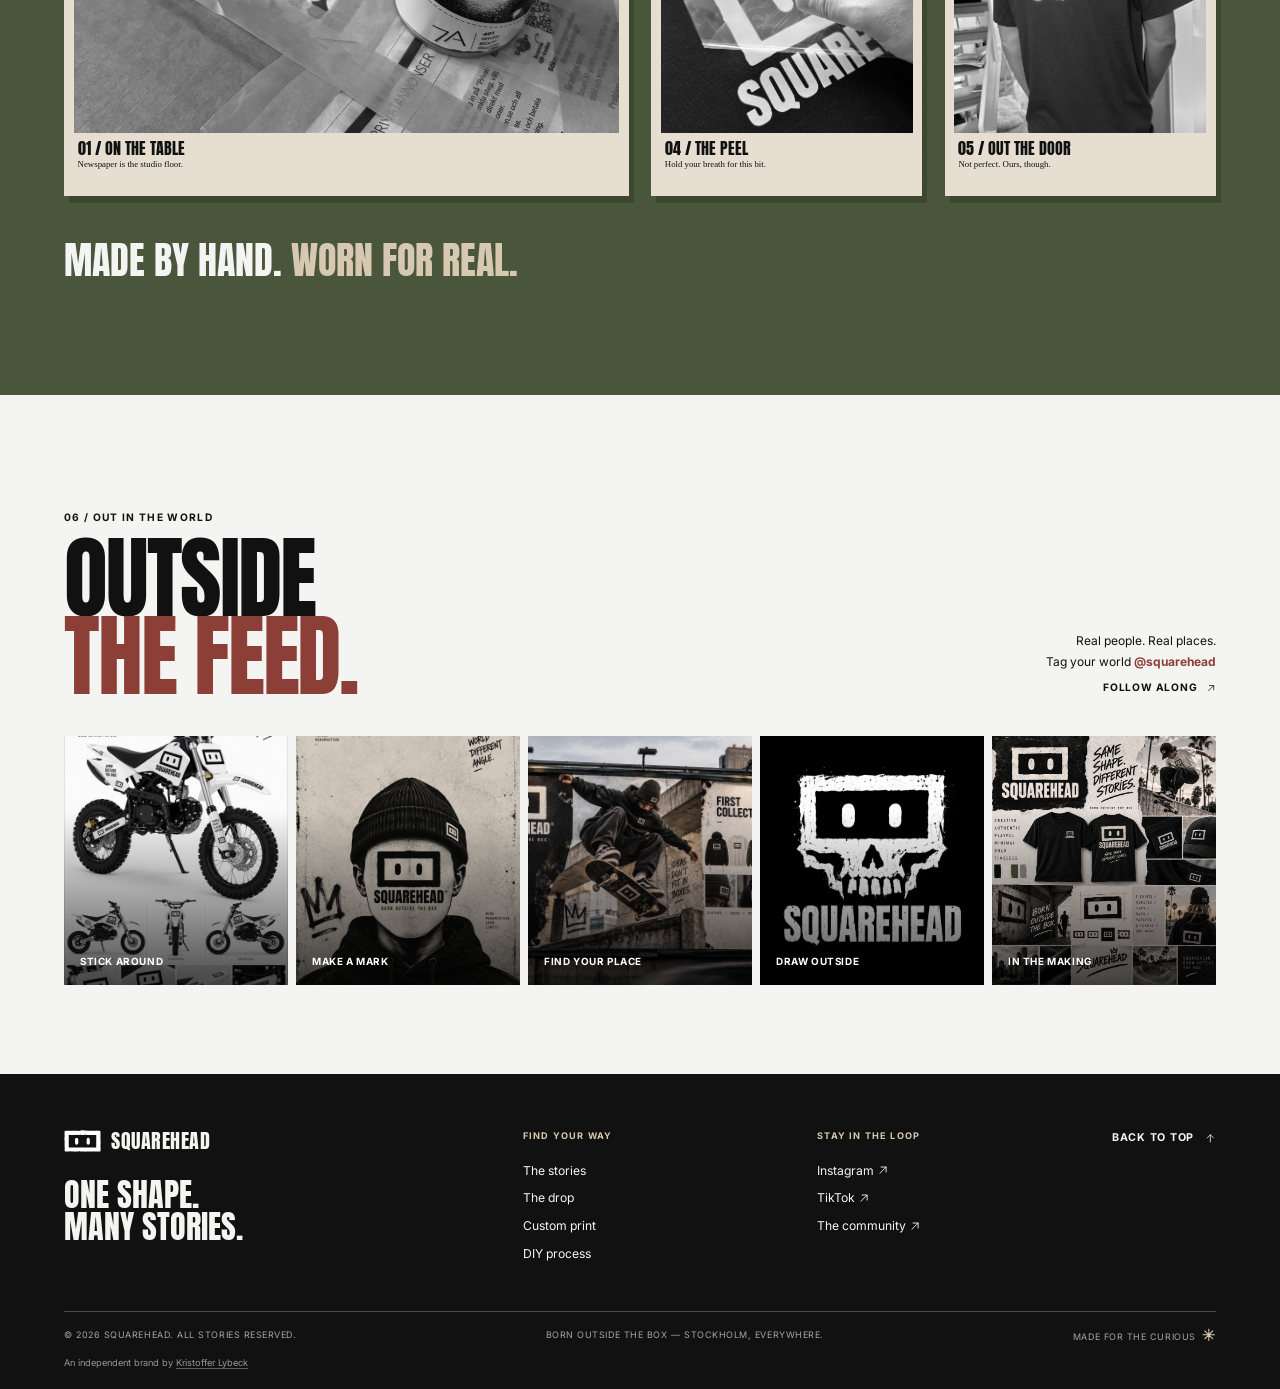
==== commit 8d847d3f: "sepia on hover product images" ====
--- a/index.html
+++ b/index.html
@@ -62,9 +62,9 @@
     <link rel="preconnect" href="https://fonts.googleapis.com">
     <link rel="preconnect" href="https://fonts.gstatic.com" crossorigin>
     <link href="https://fonts.googleapis.com/css2?family=Anton&family=Inter:wght@400;500;600;700&family=Permanent+Marker&display=swap" rel="stylesheet">
-    <link rel="stylesheet" href="css/tokens.css?v=20261124">
-    <link rel="stylesheet" href="css/style.css?v=20261124">
-    <script src="js/main.js?v=20261124" defer></script>
+    <link rel="stylesheet" href="css/tokens.css?v=20261125">
+    <link rel="stylesheet" href="css/style.css?v=20261125">
+    <script src="js/main.js?v=20261125" defer></script>
     <title>SQUAREHEAD by Kristoffer Lybeck | Independent Streetwear</title>
   </head>
   <body>
--- a/css/style.css
+++ b/css/style.css
@@ -709,7 +709,7 @@
 
 .product-image:hover img {
   transform: scale(1.04);
-  filter: sepia(0);
+  filter: sepia(0.2);
 }
 
 .product-image--overshirt {
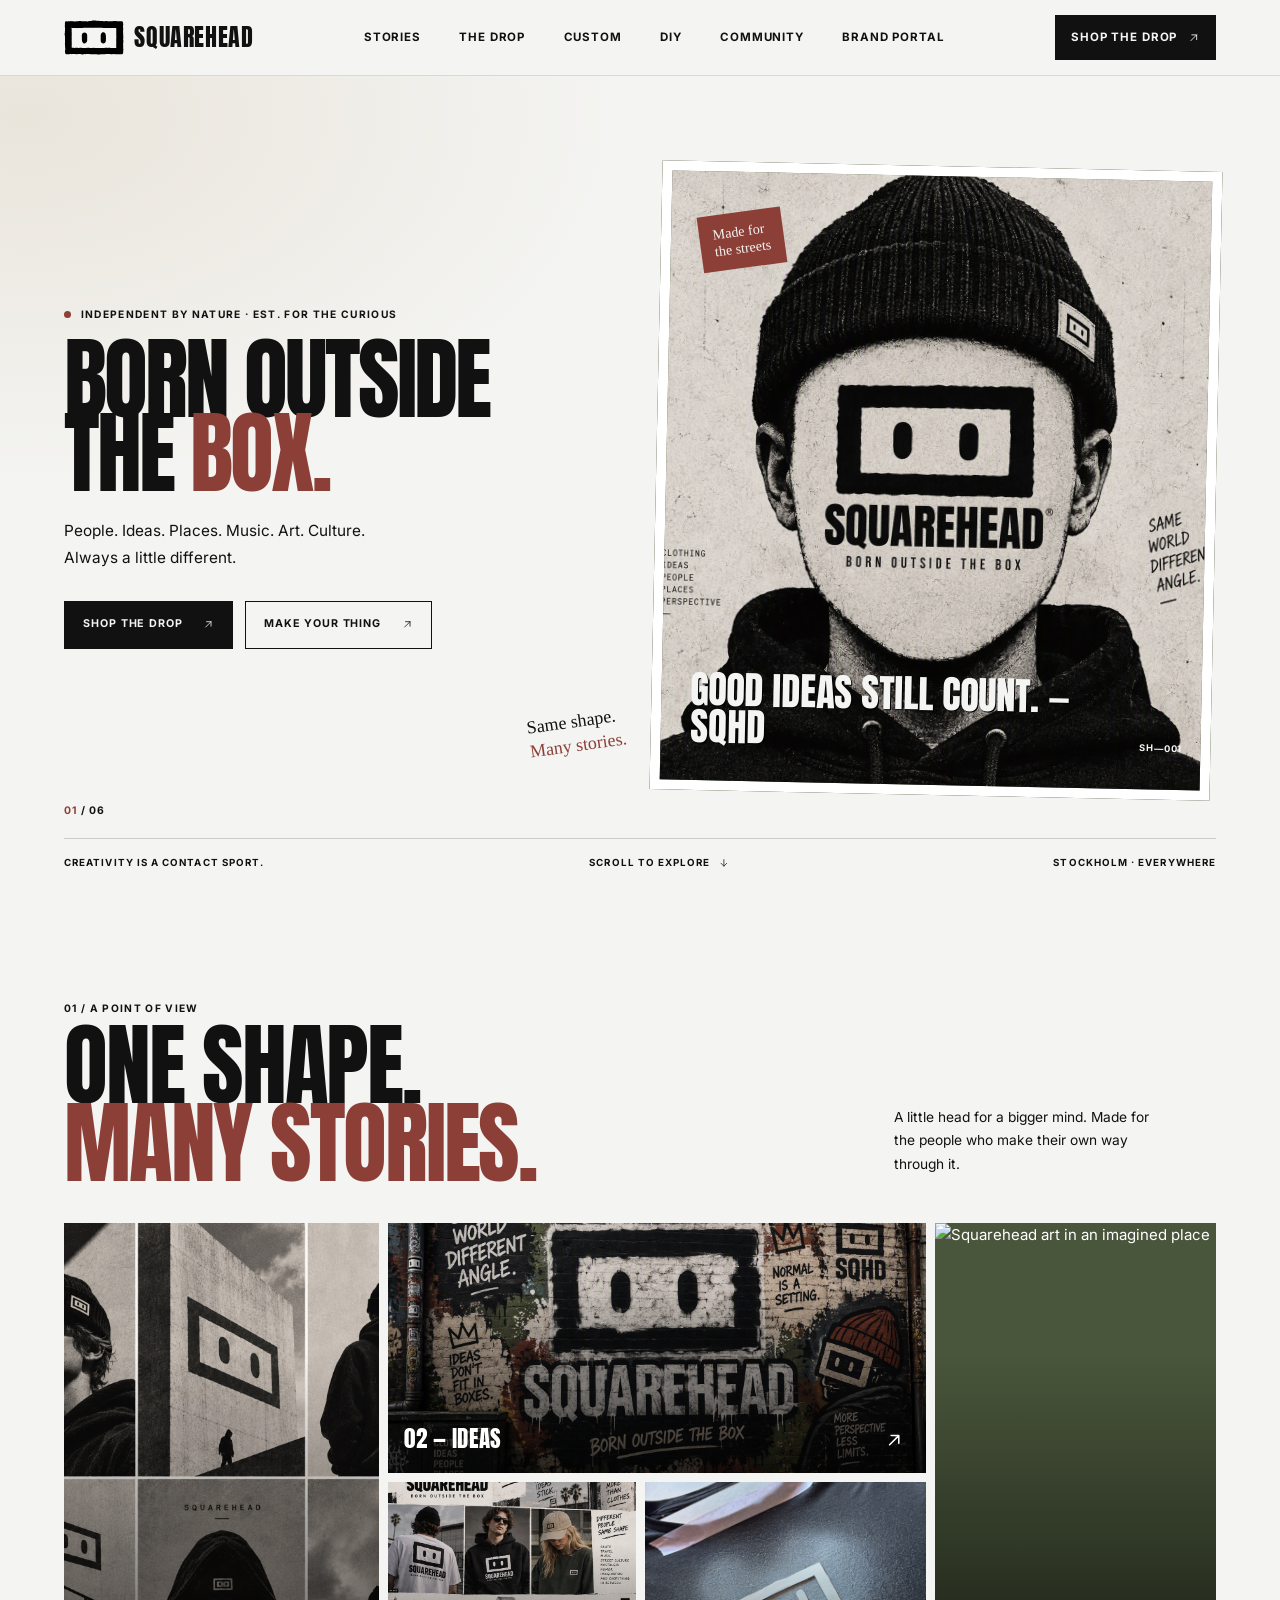
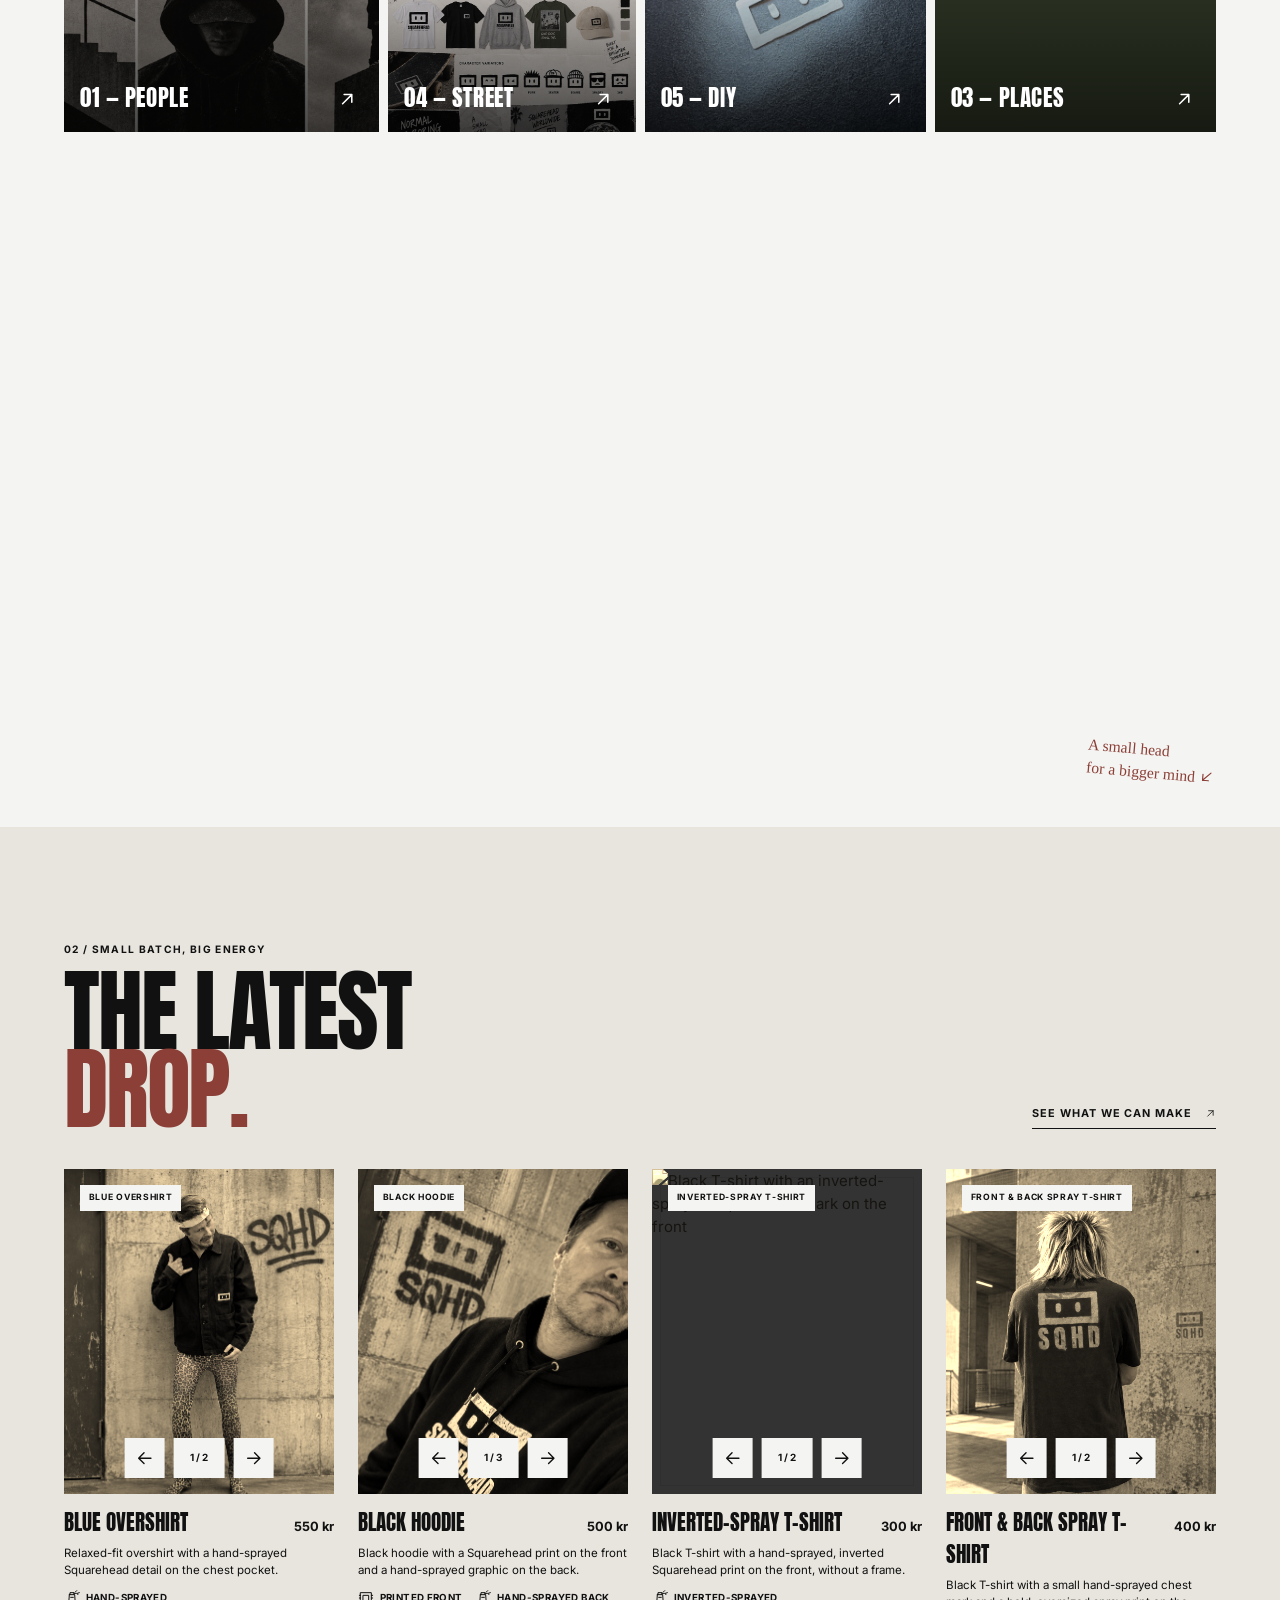
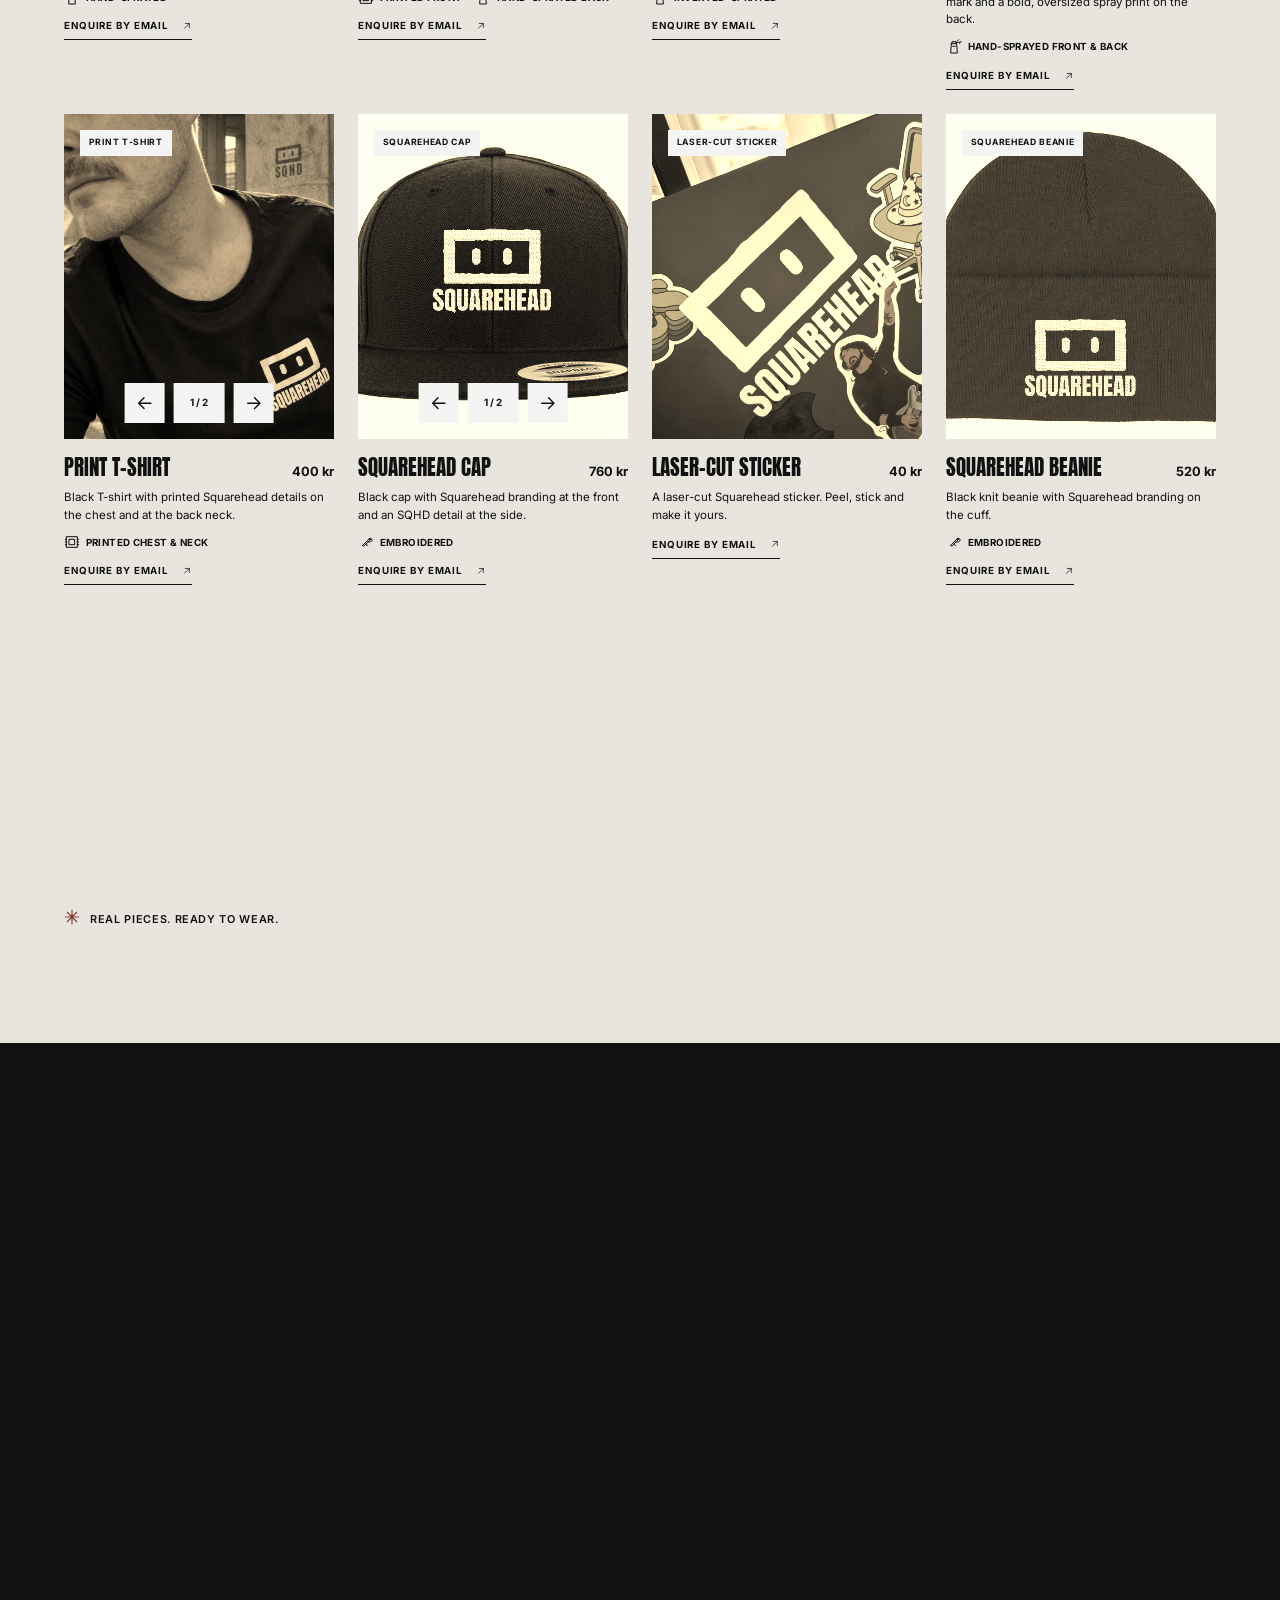
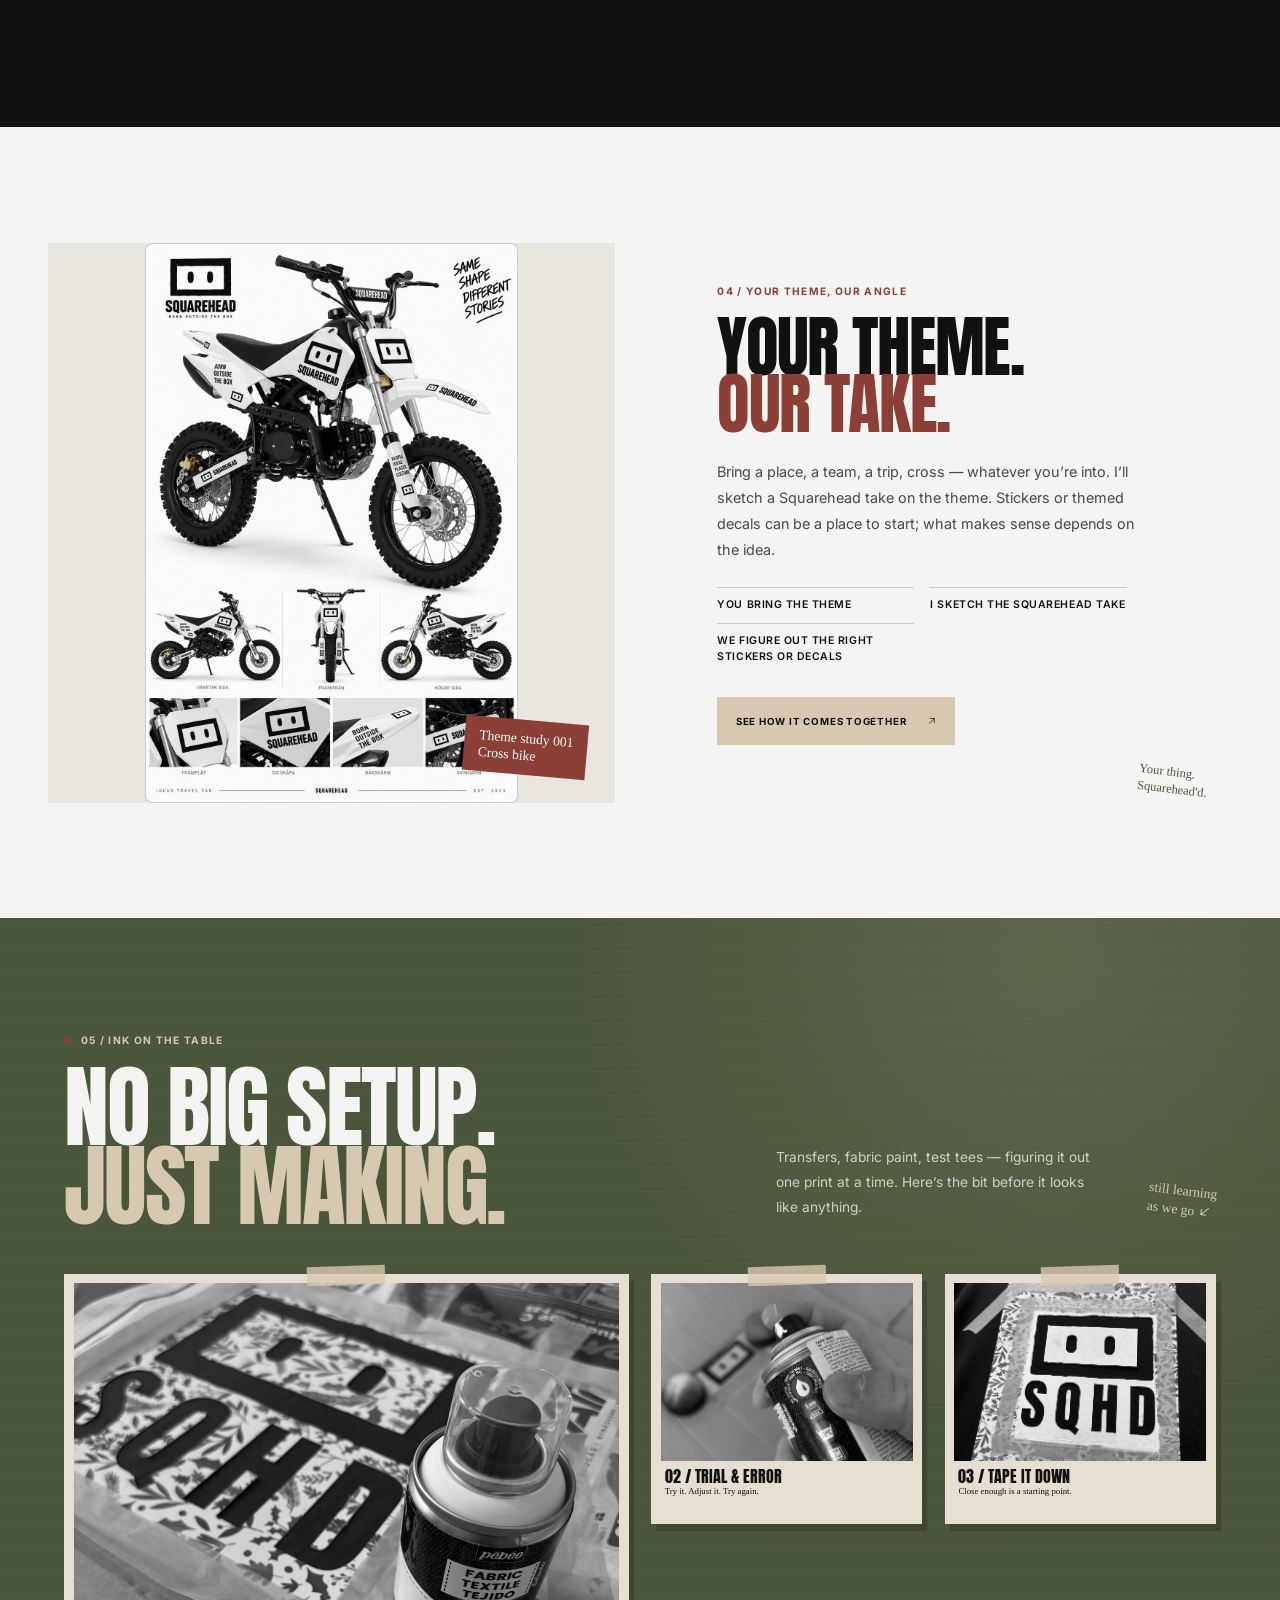
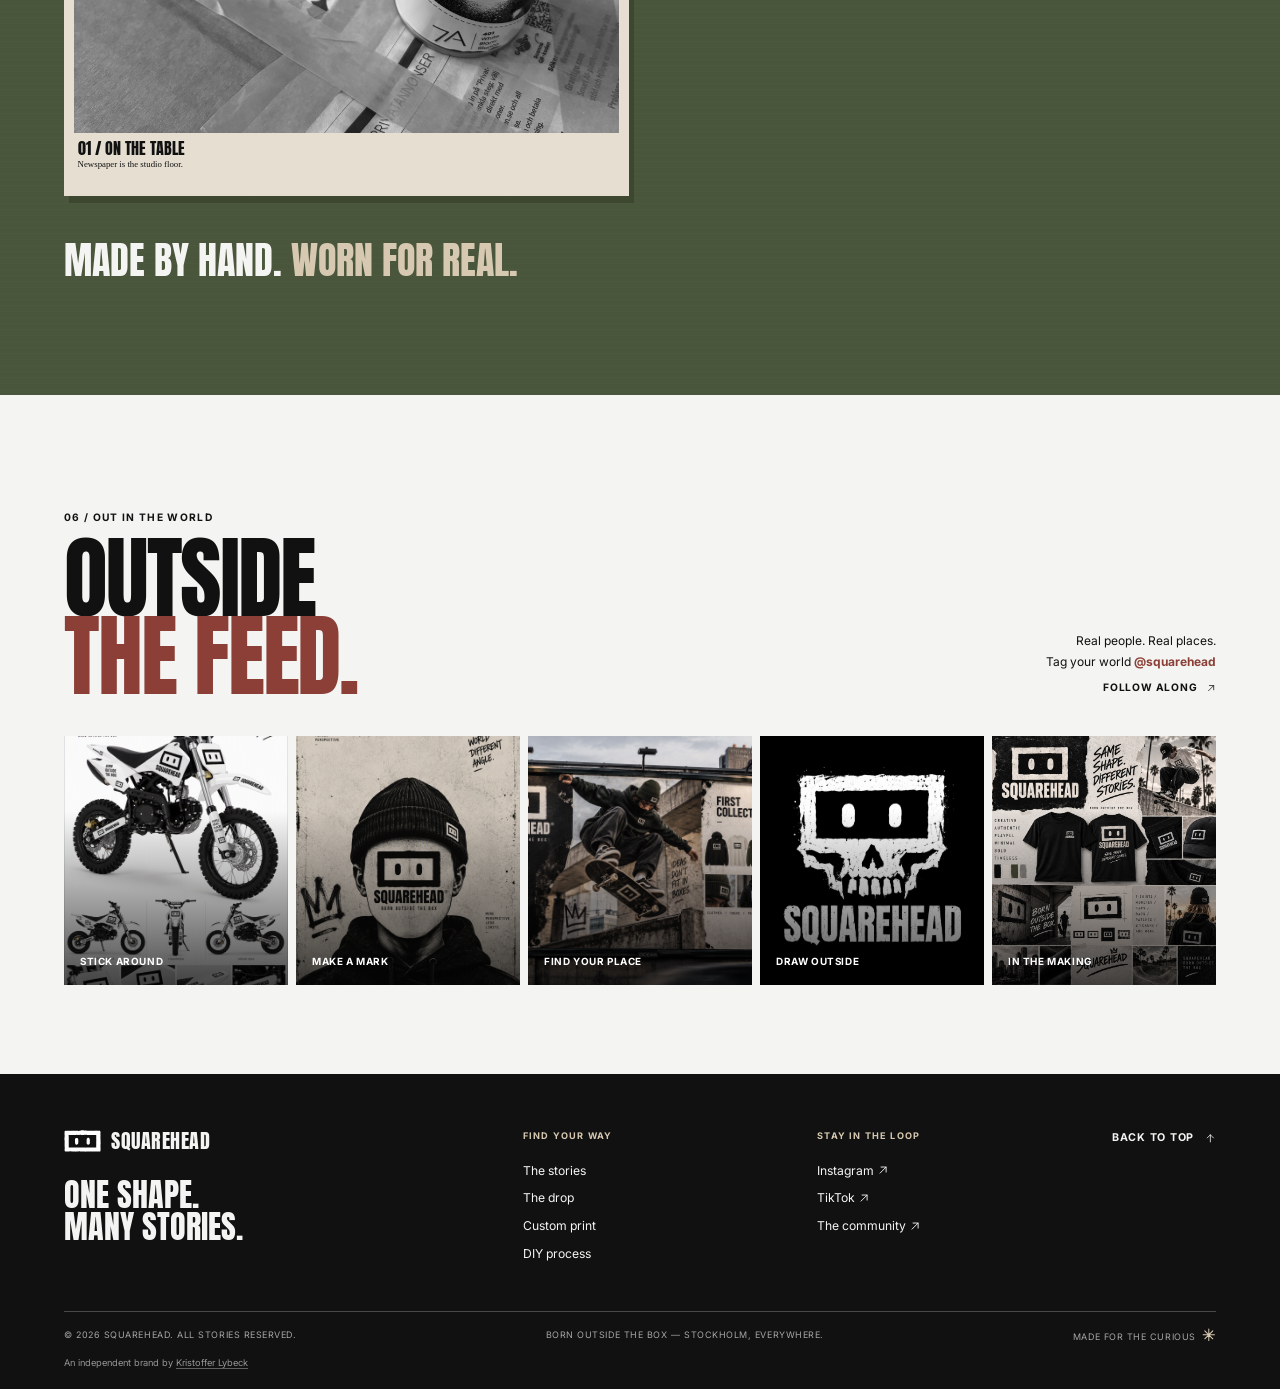
==== commit 48009bc8: "Open product images" ====
--- a/index.html
+++ b/index.html
@@ -4,7 +4,7 @@
     <meta charset="utf-8">
     <meta name="viewport" content="width=device-width, initial-scale=1">
     <meta name="theme-color" content="#111111">
-    <meta name="description" content="SQUAREHEAD is an independent Stockholm streetwear brand founded by Kristoffer Lybeck, shaped by DIY culture, art, skate, music and self-expression.">
+    <meta name="description" content="SQUAREHEAD is an independent Stockholm streetwear brand, shaped by DIY culture, art, skate, music and self-expression.">
     <meta name="author" content="Kristoffer Lybeck">
     <meta name="robots" content="index, follow, max-image-preview:large">
     <link rel="canonical" href="https://www.sqhd.se/">
@@ -62,9 +62,9 @@
     <link rel="preconnect" href="https://fonts.googleapis.com">
     <link rel="preconnect" href="https://fonts.gstatic.com" crossorigin>
     <link href="https://fonts.googleapis.com/css2?family=Anton&family=Inter:wght@400;500;600;700&family=Permanent+Marker&display=swap" rel="stylesheet">
-    <link rel="stylesheet" href="css/tokens.css?v=20261125">
-    <link rel="stylesheet" href="css/style.css?v=20261125">
-    <script src="js/main.js?v=20261125" defer></script>
+    <link rel="stylesheet" href="css/tokens.css?v=20261126">
+    <link rel="stylesheet" href="css/style.css?v=20261126">
+    <script src="js/main.js?v=20261126" defer></script>
     <title>SQUAREHEAD by Kristoffer Lybeck | Independent Streetwear</title>
   </head>
   <body>
@@ -487,5 +487,23 @@
       </div>
       <small class="footer-credit">An independent brand by <a href="brandGuidelines.html#brand-story" rel="author">Kristoffer Lybeck</a></small>
     </footer>
+
+    <dialog class="product-lightbox" data-product-lightbox aria-labelledby="product-lightbox-title">
+      <div class="product-lightbox__frame">
+        <button class="product-lightbox__close" type="button" data-lightbox-close aria-label="Close enlarged image">
+          <svg viewBox="0 0 24 24" aria-hidden="true"><path d="M5 5l14 14M19 5 5 19"/></svg>
+        </button>
+        <button class="product-lightbox__nav product-lightbox__nav--prev" type="button" data-lightbox-prev aria-label="Show previous image"><svg class="icon-arrow icon-arrow--left" viewBox="0 0 24 24" aria-hidden="true"><path d="M20 12H4m7-7-7 7 7 7"/></svg></button>
+        <div class="product-lightbox__viewport">
+          <img class="product-lightbox__image" data-lightbox-image src="" alt="">
+        </div>
+        <button class="product-lightbox__nav product-lightbox__nav--next" type="button" data-lightbox-next aria-label="Show next image"><svg class="icon-arrow icon-arrow--right" viewBox="0 0 24 24" aria-hidden="true"><path d="M4 12h16m-7-7 7 7-7 7"/></svg></button>
+        <div class="product-lightbox__footer">
+          <span class="product-lightbox__count" data-lightbox-count aria-live="polite"></span>
+          <button class="product-lightbox__zoom" type="button" data-lightbox-zoom aria-label="Toggle image zoom" aria-pressed="false">Zoom</button>
+          <p class="product-lightbox__caption" id="product-lightbox-title" data-lightbox-caption></p>
+        </div>
+      </div>
+    </dialog>
   </body>
 </html>
--- a/css/style.css
+++ b/css/style.css
@@ -850,6 +850,142 @@
   display: none;
 }
 
+.product-image {
+  cursor: zoom-in;
+}
+
+.product-image:has(.product-carousel__controls) {
+  cursor: default;
+}
+
+.product-image:has(.product-carousel__controls) > img:not([hidden]) {
+  cursor: zoom-in;
+}
+
+.product-lightbox {
+  width: 100%;
+  max-width: none;
+  height: 100%;
+  max-height: none;
+  margin: 0;
+  border: 0;
+  padding: 0;
+  background: transparent;
+  color: var(--paper);
+}
+
+.product-lightbox::backdrop {
+  background: rgba(17, 17, 17, .96);
+}
+
+.product-lightbox__frame {
+  position: relative;
+  display: grid;
+  width: 100%;
+  height: 100%;
+  grid-template-rows: minmax(0, 1fr) auto;
+  align-items: center;
+}
+
+.product-lightbox__viewport {
+  grid-row: 1;
+  grid-column: 1;
+  width: 100%;
+  height: 100%;
+  min-height: 0;
+  overflow: hidden;
+  touch-action: pan-x;
+}
+
+.product-lightbox__image {
+  width: 100%;
+  height: 100%;
+  object-fit: contain;
+  transform: scale(1);
+  transition: transform .25s ease;
+  user-select: none;
+}
+
+.product-lightbox__image.is-zoomed {
+  transform: scale(2);
+  cursor: zoom-out;
+}
+
+.product-lightbox__close,
+.product-lightbox__nav,
+.product-lightbox__zoom {
+  border: 0;
+  background: var(--paper);
+  color: var(--ink);
+  cursor: pointer;
+}
+
+.product-lightbox__close {
+  position: absolute;
+  z-index: 3;
+  top: 1rem;
+  right: 1rem;
+  display: grid;
+  width: 3rem;
+  height: 3rem;
+  place-items: center;
+}
+
+.product-lightbox__close svg {
+  width: 1.25rem;
+  fill: none;
+  stroke: currentColor;
+  stroke-width: 1.8;
+}
+
+.product-lightbox__nav {
+  position: absolute;
+  z-index: 2;
+  top: 50%;
+  display: grid;
+  width: 3rem;
+  height: 3rem;
+  place-items: center;
+  transform: translateY(-50%);
+}
+
+.product-lightbox__nav--prev { left: 1rem; }
+.product-lightbox__nav--next { right: 1rem; }
+
+.product-lightbox__nav[hidden] {
+  display: none;
+}
+
+.product-lightbox__footer {
+  display: grid;
+  grid-row: 2;
+  grid-column: 1;
+  grid-template-columns: auto auto 1fr;
+  align-items: center;
+  gap: .75rem;
+  min-height: 4.5rem;
+  padding: .75rem 1rem;
+  background: var(--ink);
+}
+
+.product-lightbox__count,
+.product-lightbox__zoom {
+  font-size: .68rem;
+  font-weight: 700;
+}
+
+.product-lightbox__zoom {
+  min-height: 2.25rem;
+  padding: 0 .75rem;
+}
+
+.product-lightbox__caption {
+  margin: 0;
+  text-align: right;
+  font-size: .68rem;
+  line-height: 1.4;
+}
+
 .drop-footnote {
   margin: 2.5rem 0 0;
   font-size: .68rem;
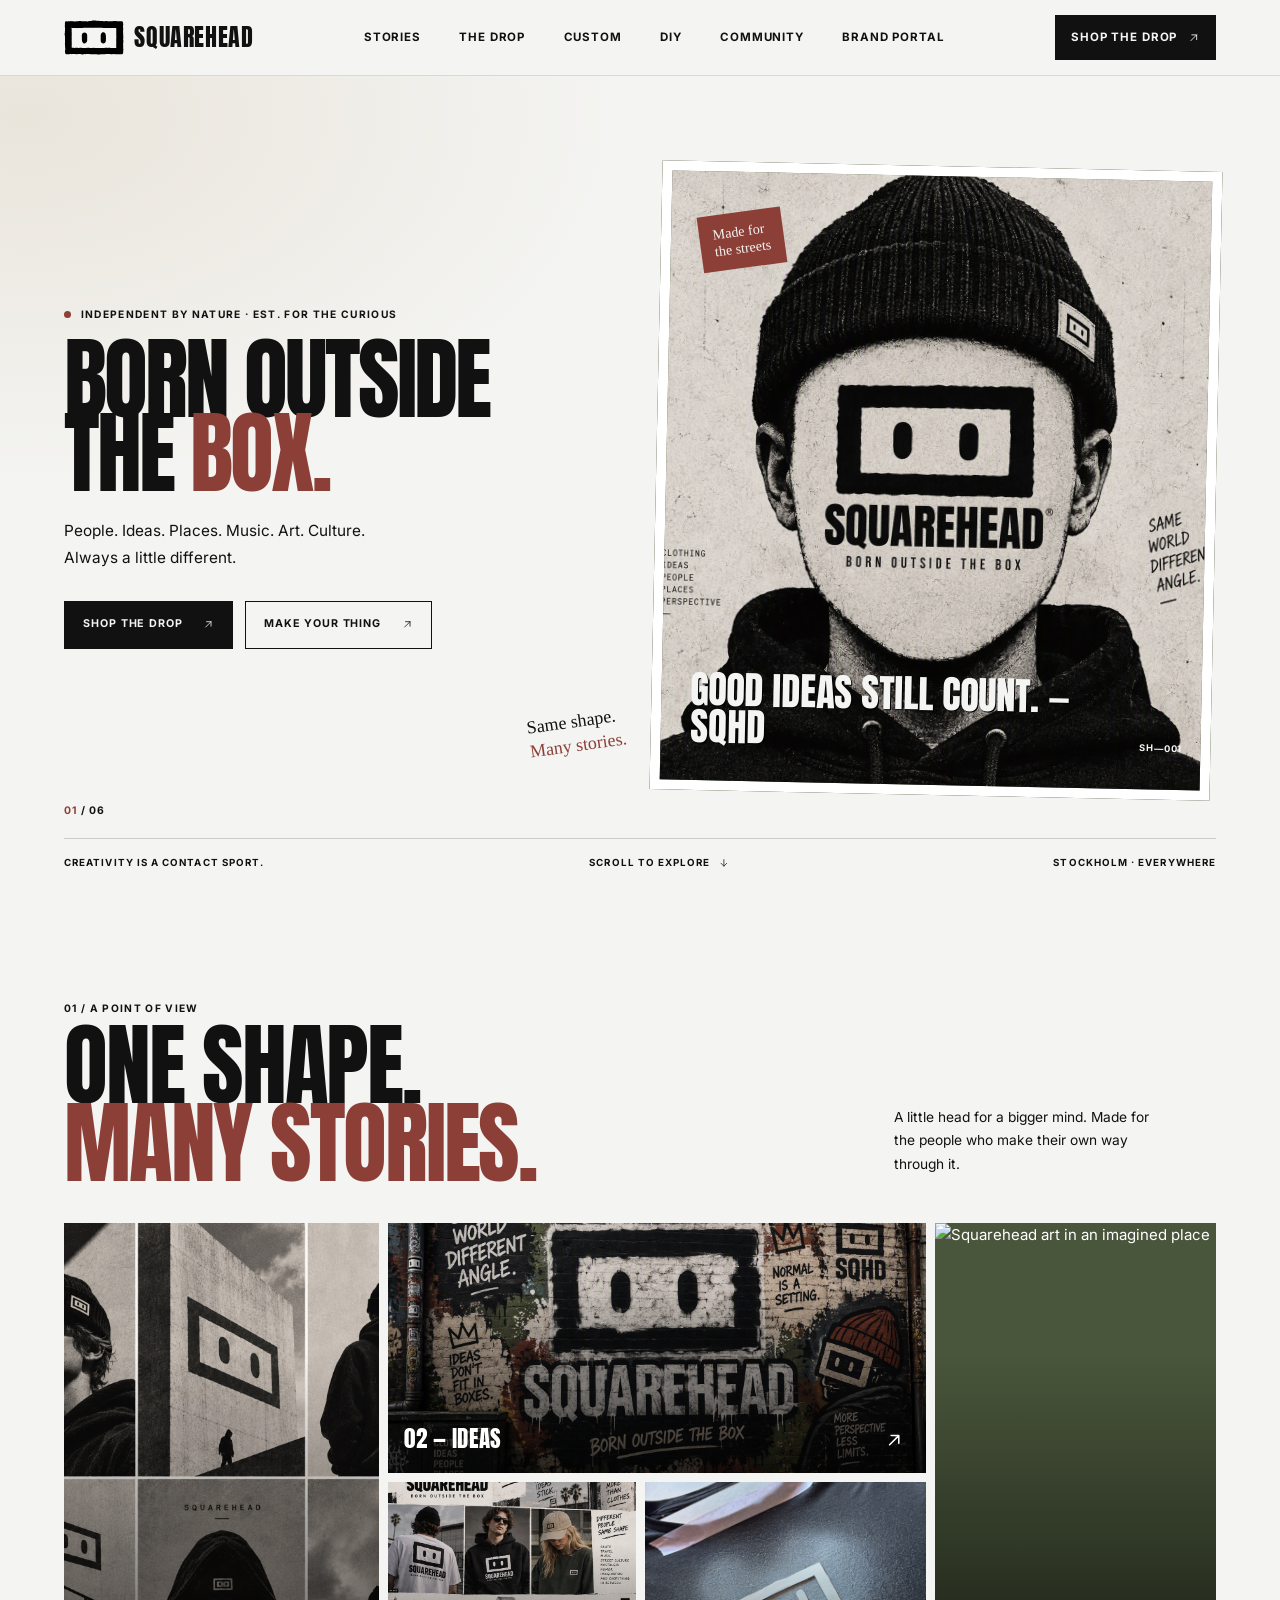
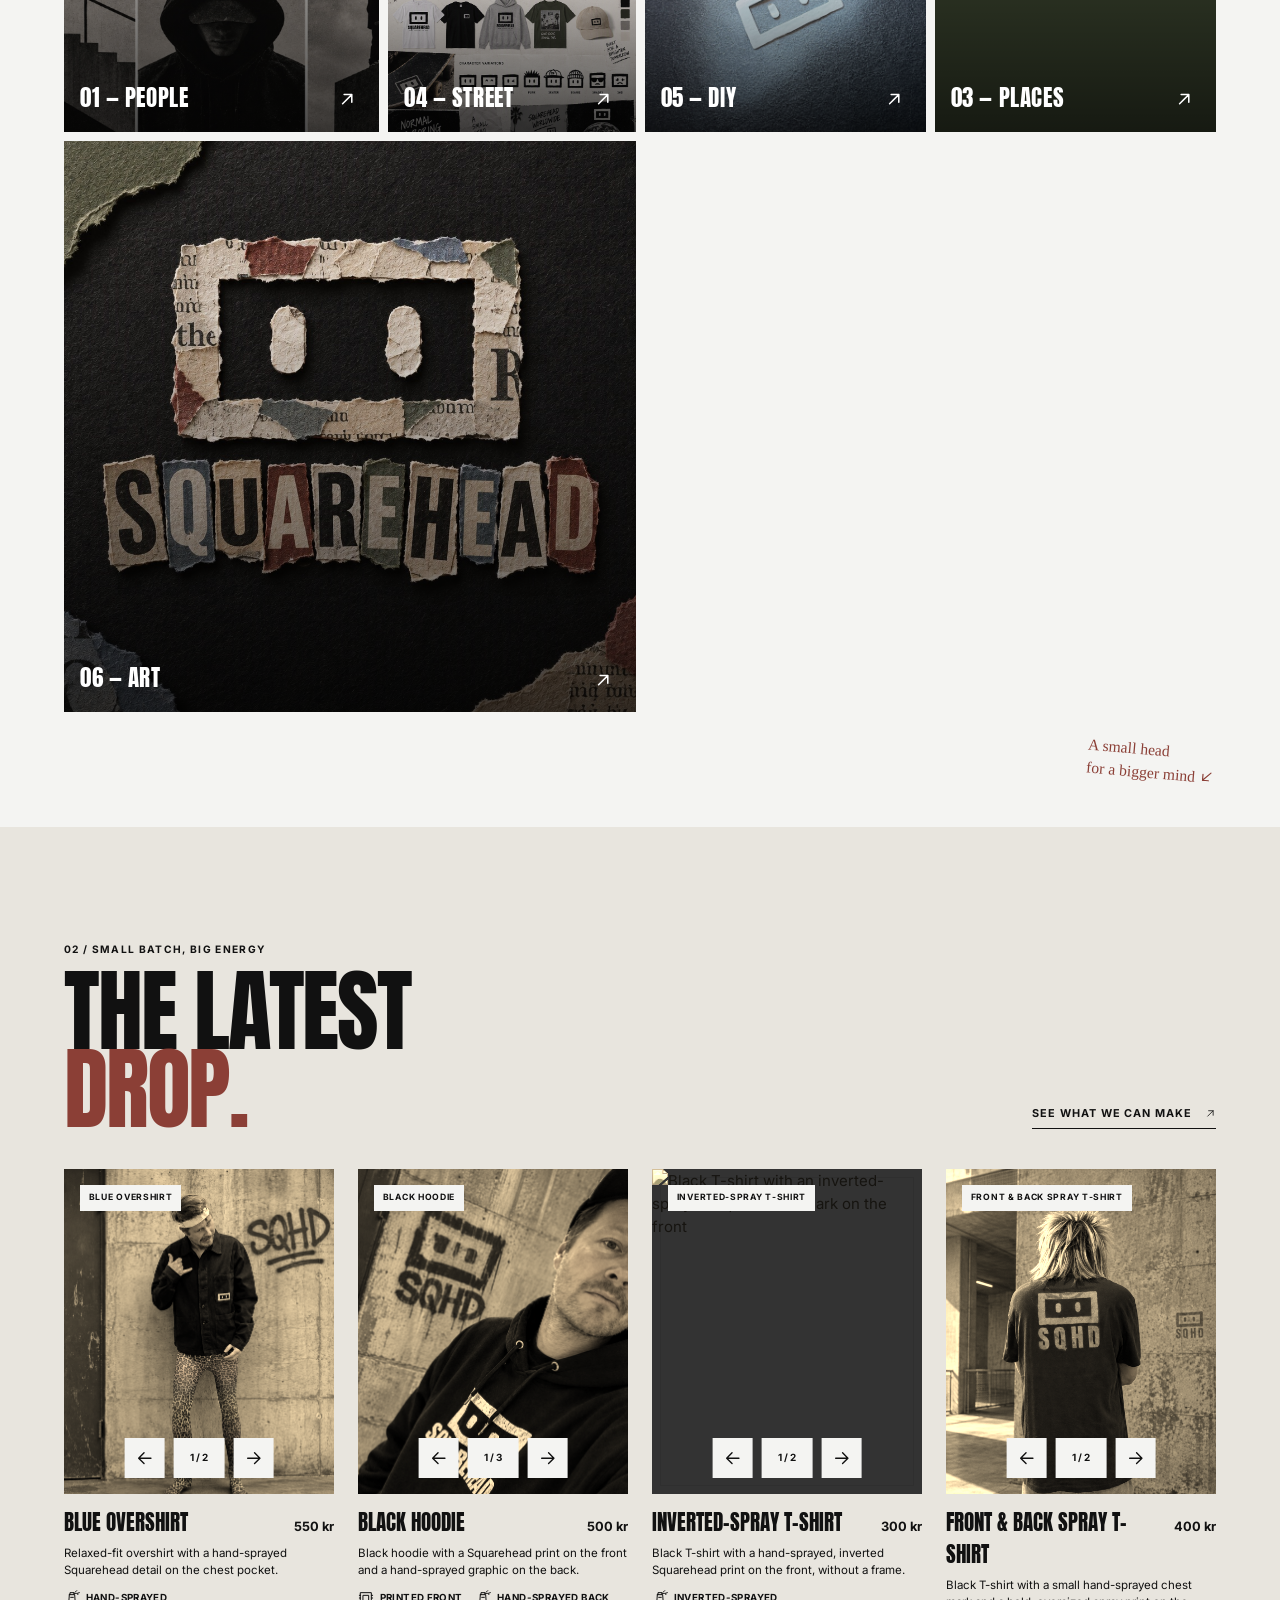
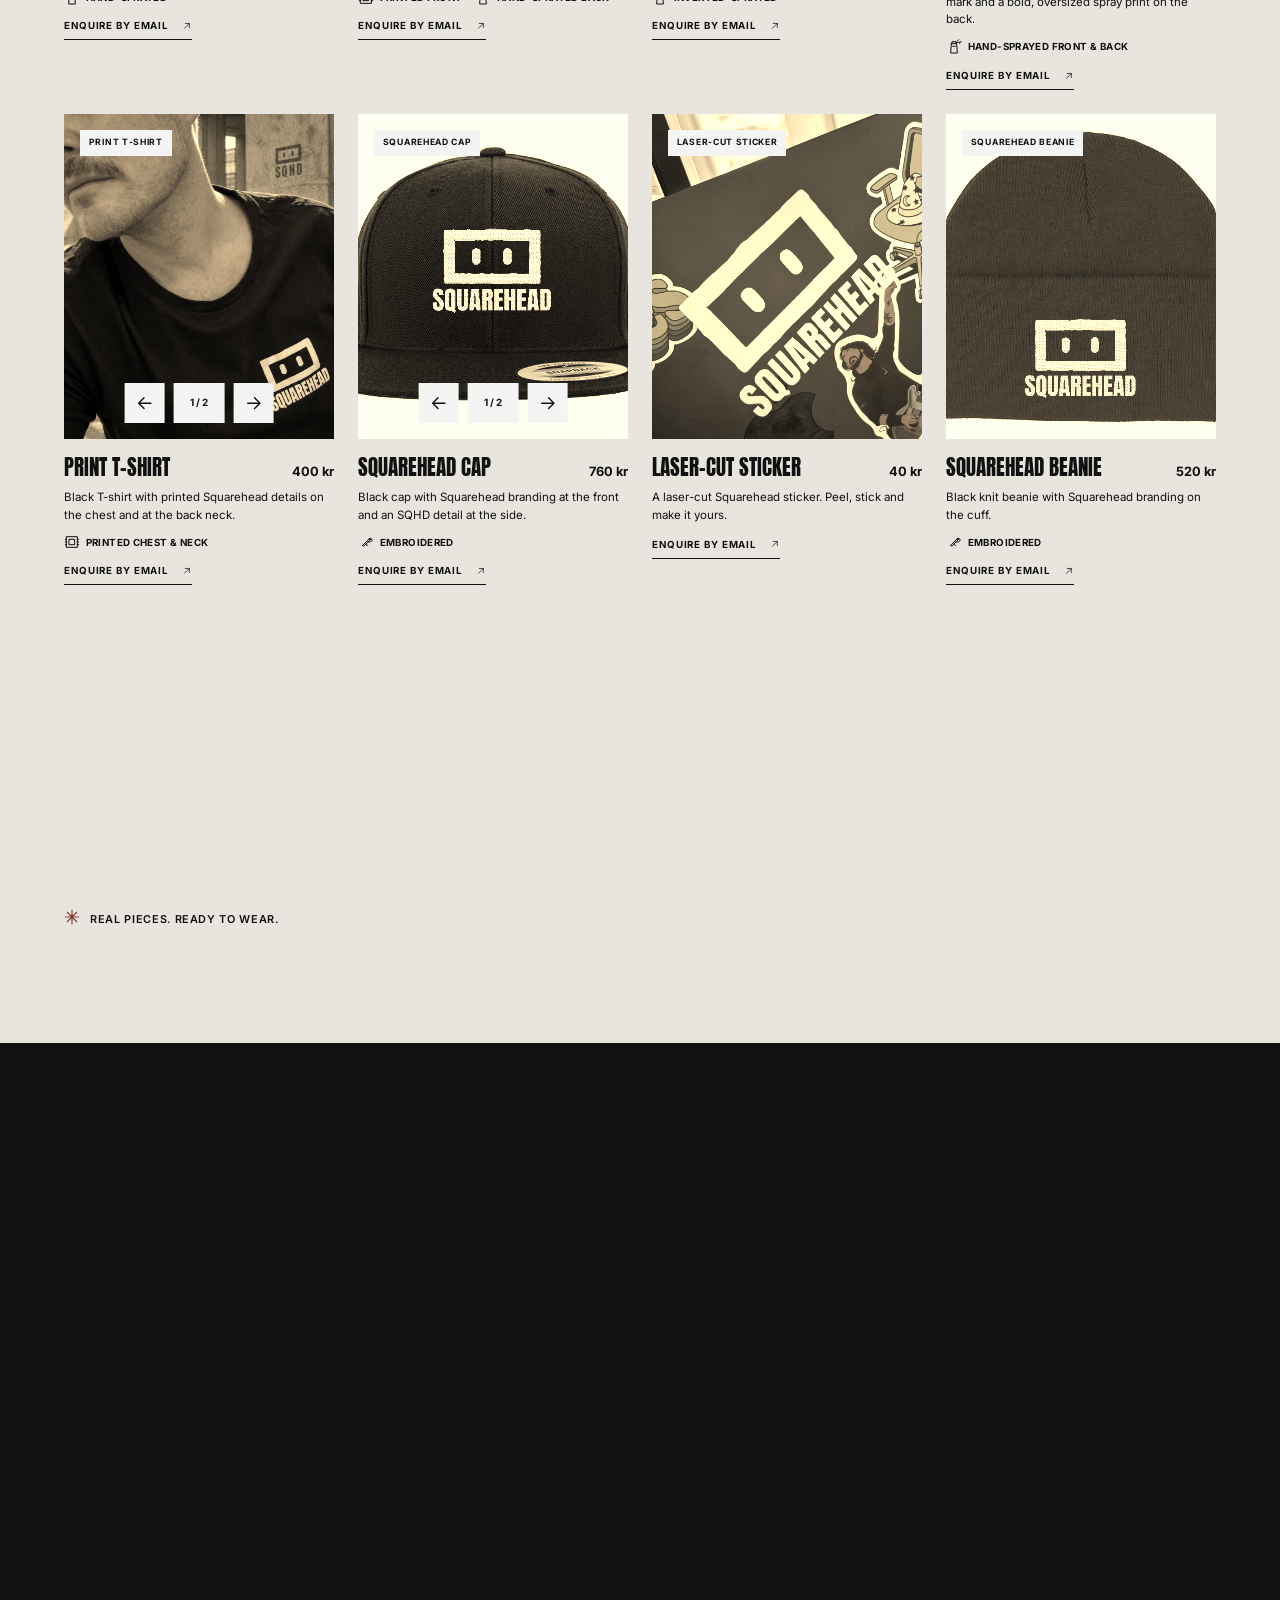
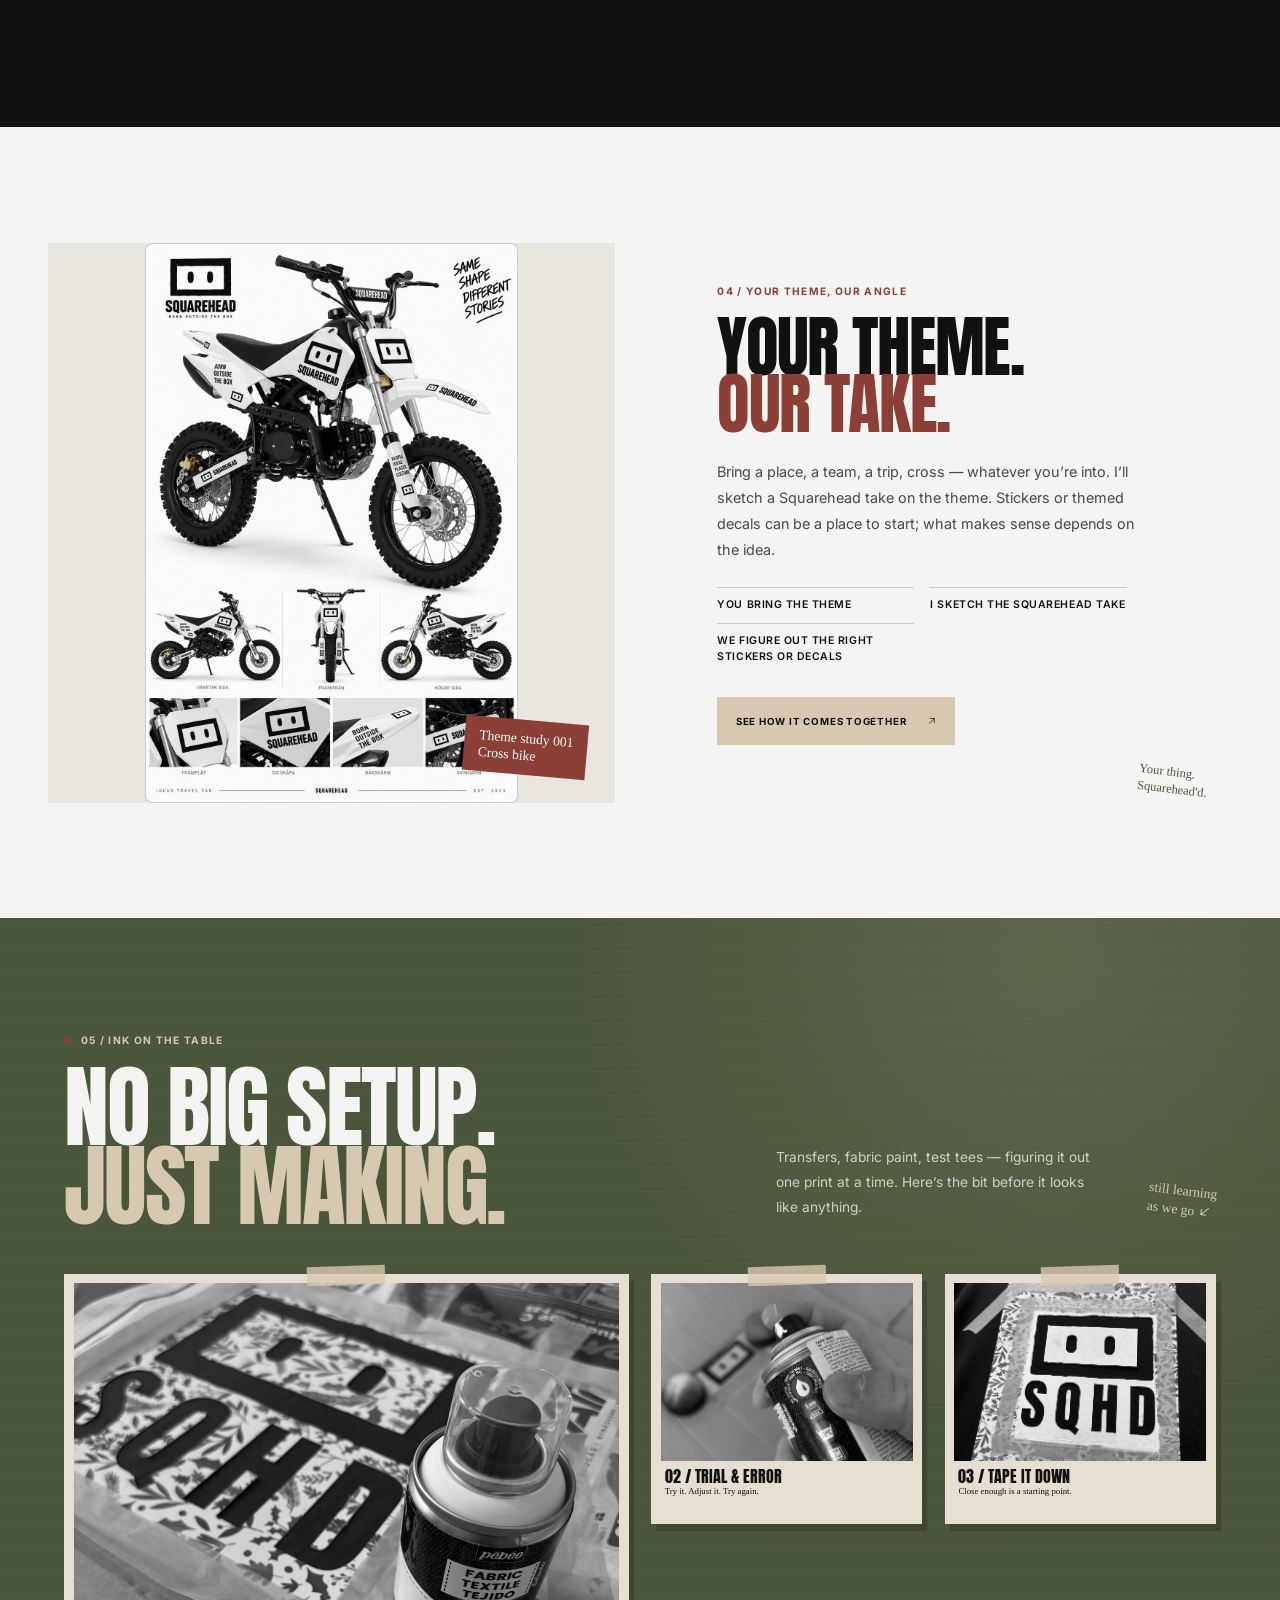
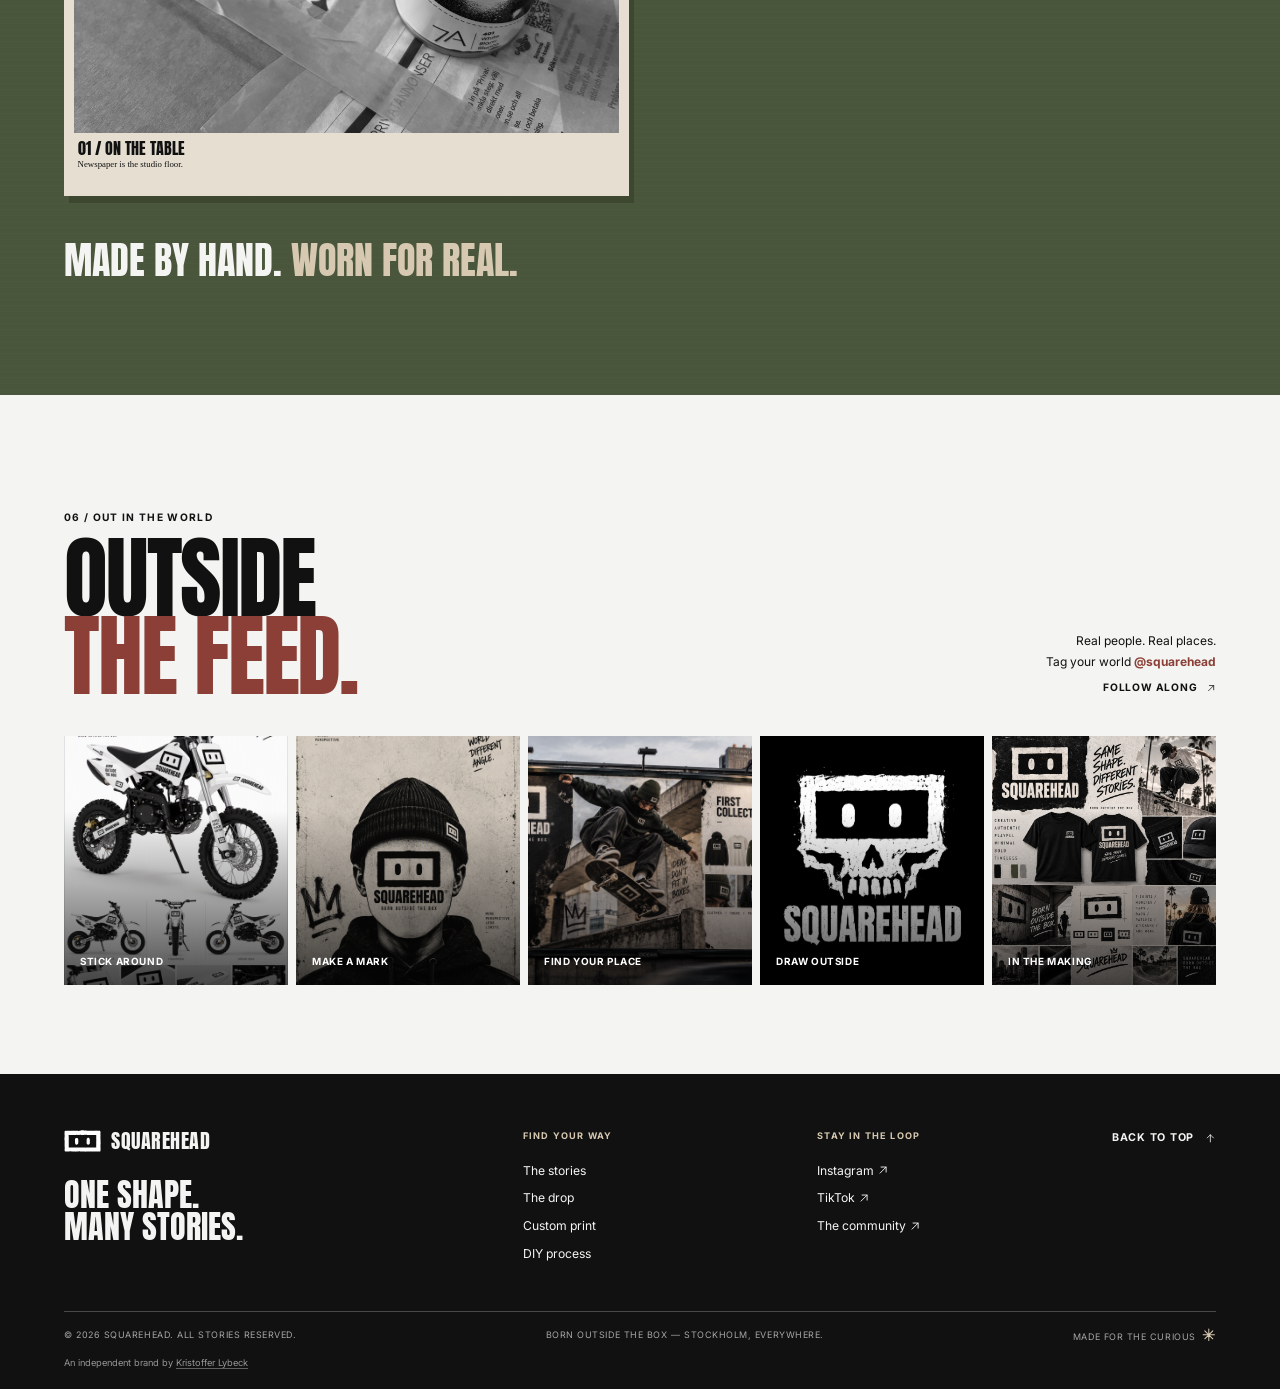
==== commit 1e338c6f: "tagit bort mitt namn i title" ====
--- a/index.html
+++ b/index.html
@@ -65,7 +65,7 @@
     <link rel="stylesheet" href="css/tokens.css?v=20261126">
     <link rel="stylesheet" href="css/style.css?v=20261126">
     <script src="js/main.js?v=20261126" defer></script>
-    <title>SQUAREHEAD by Kristoffer Lybeck | Independent Streetwear</title>
+    <title>SQUAREHEAD | Independent Streetwear</title>
   </head>
   <body>
     <a class="skip-link" href="#main">Skip to content</a>
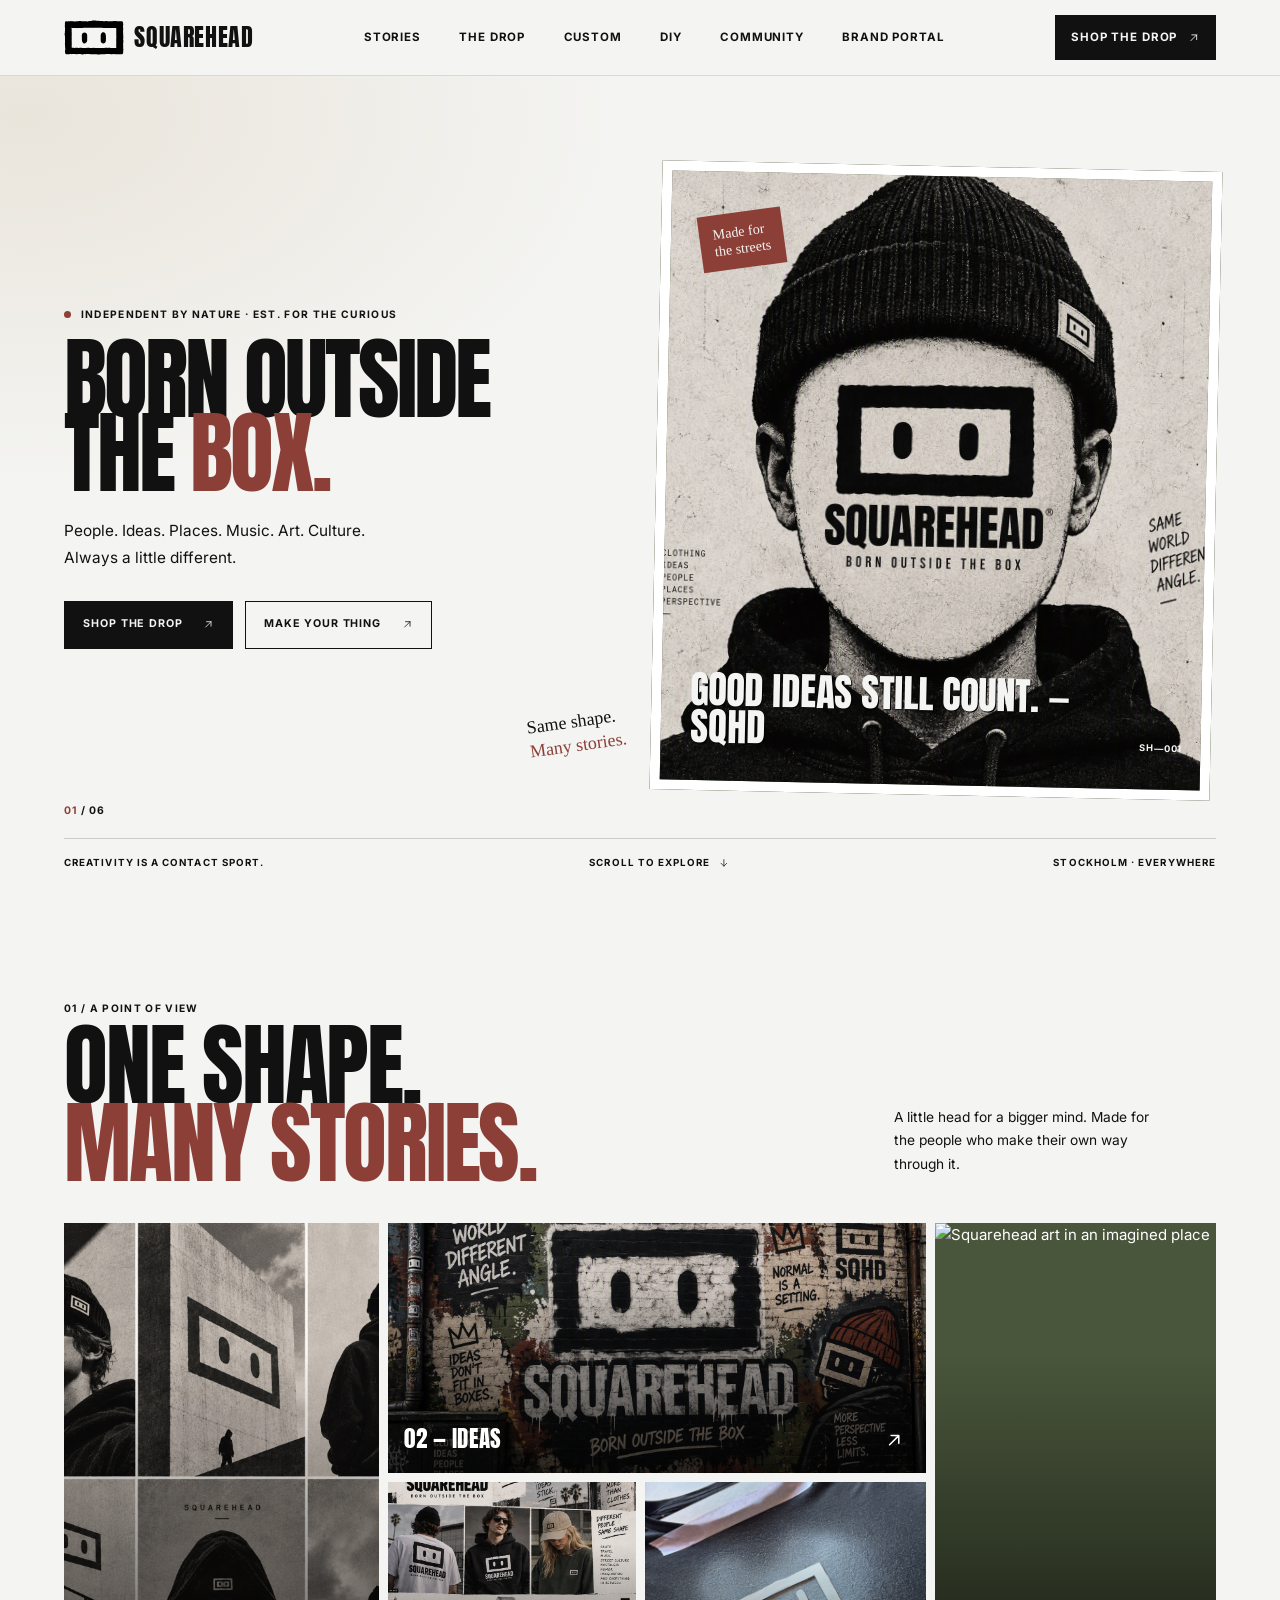
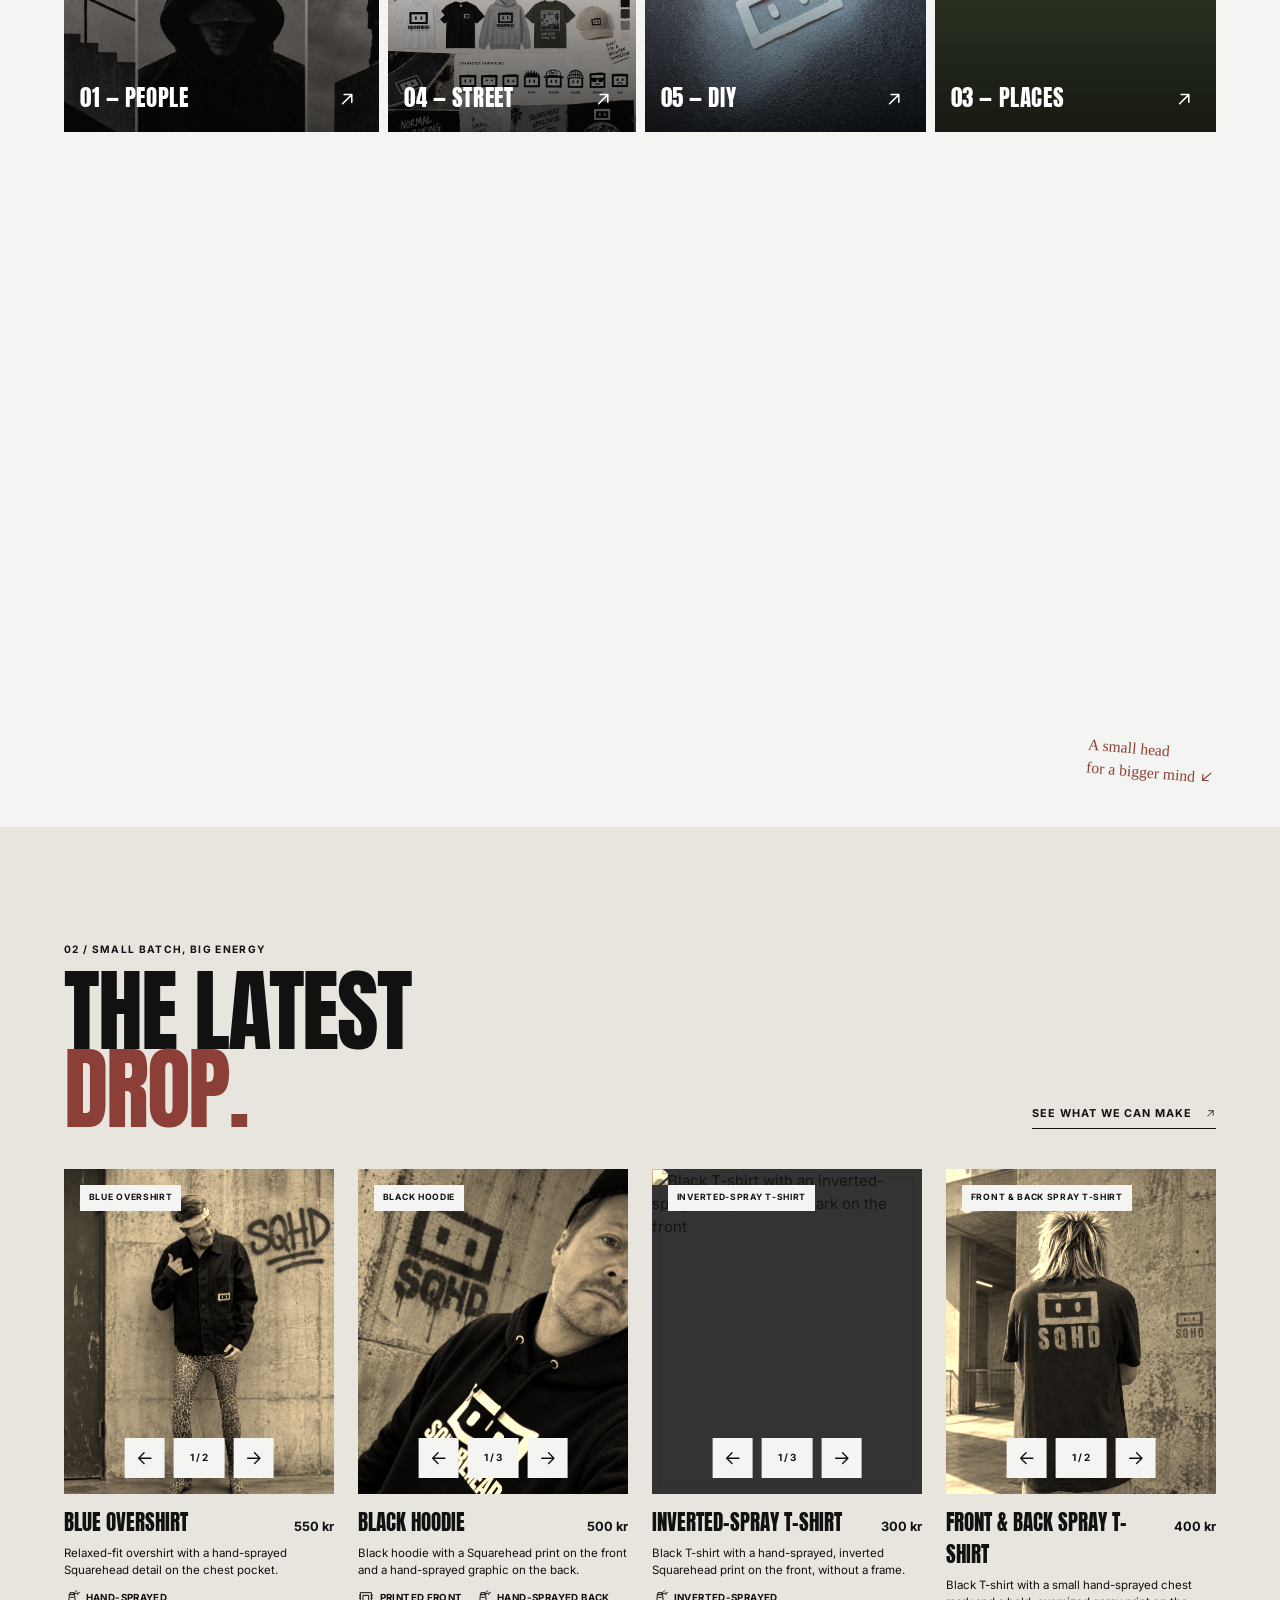
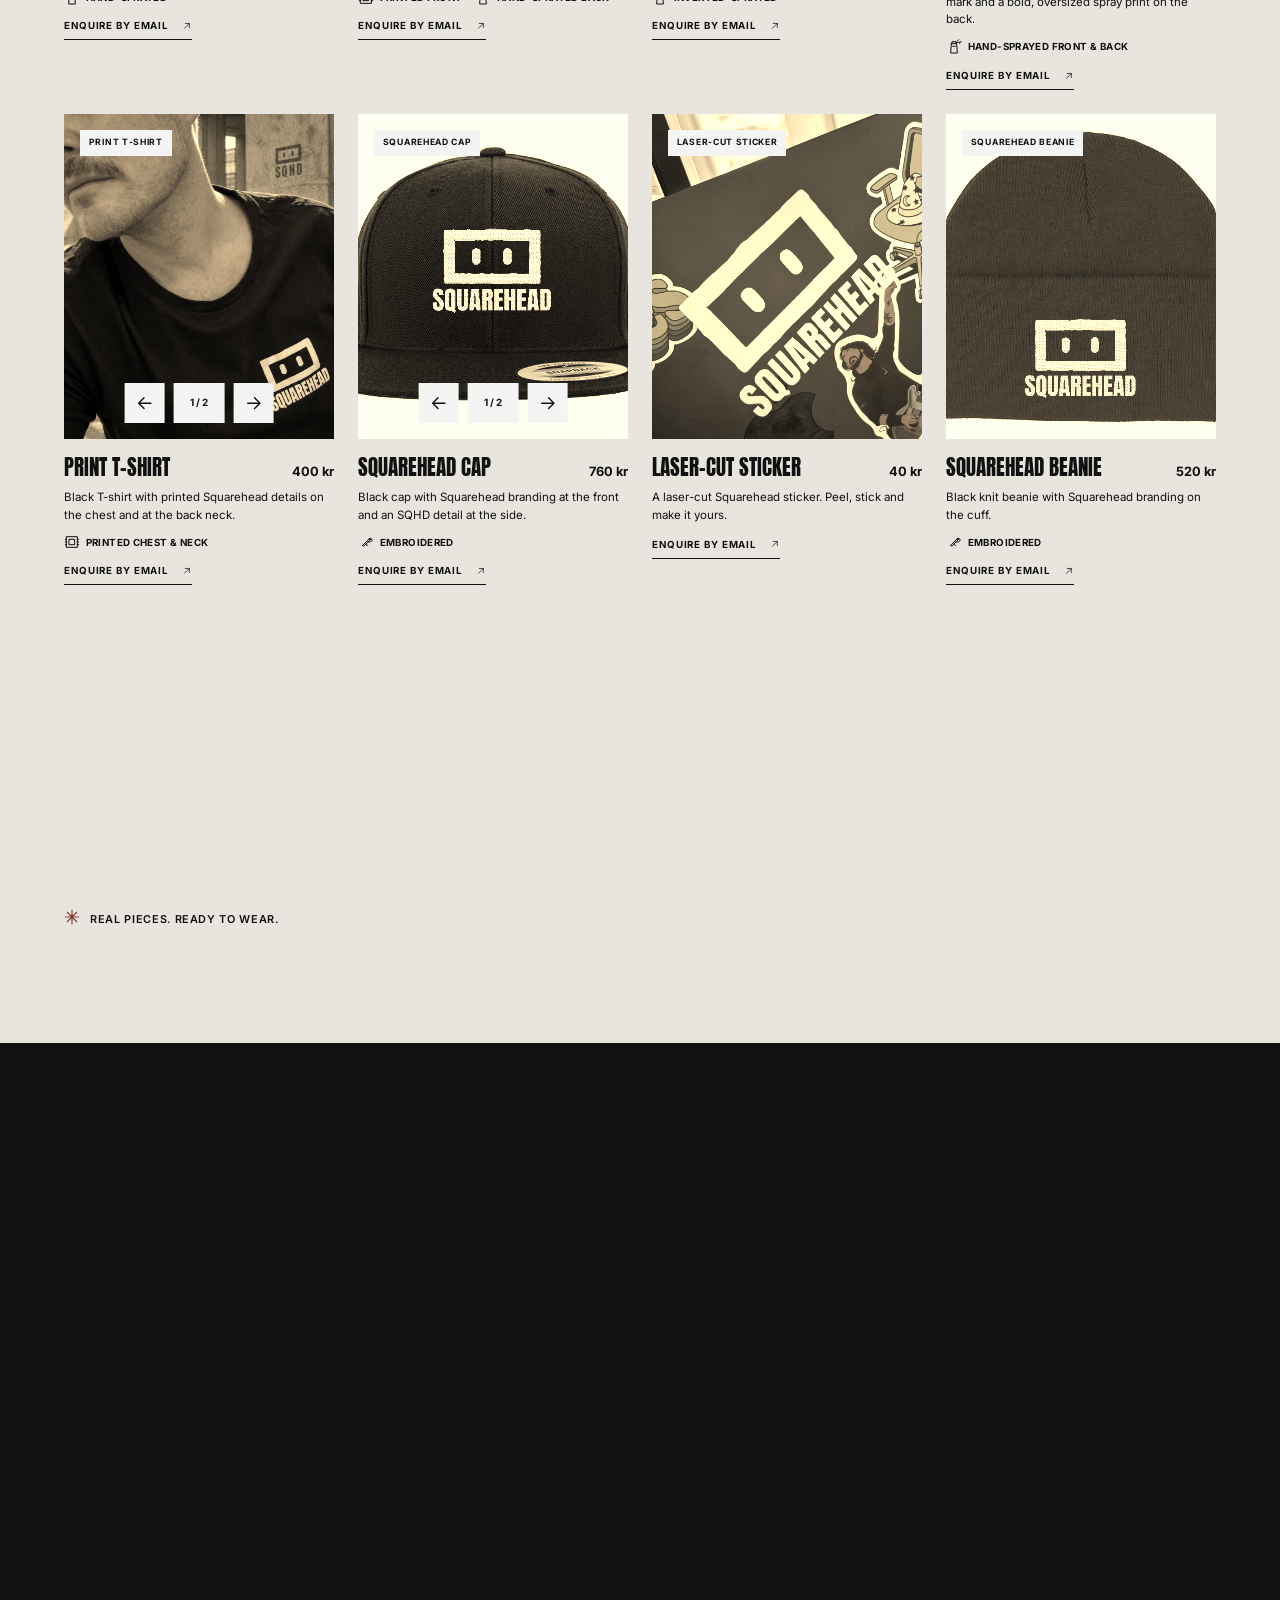
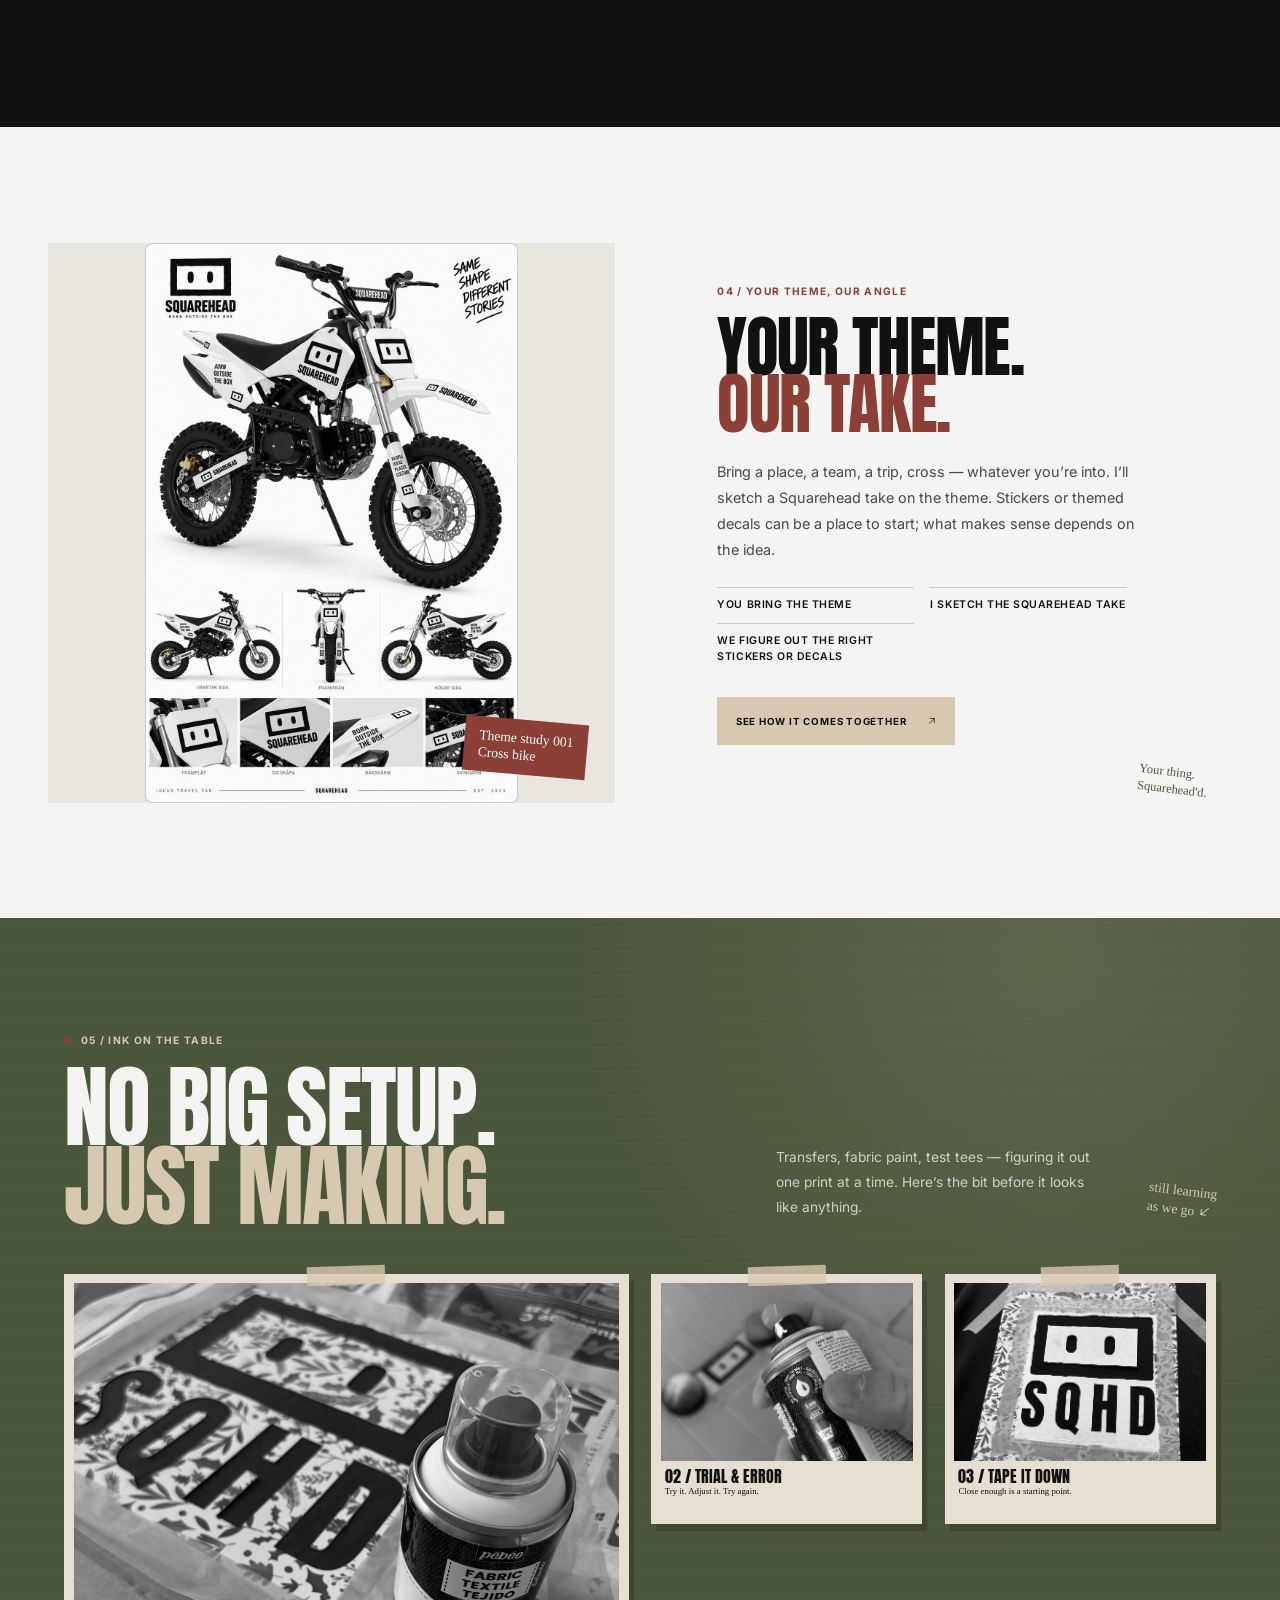
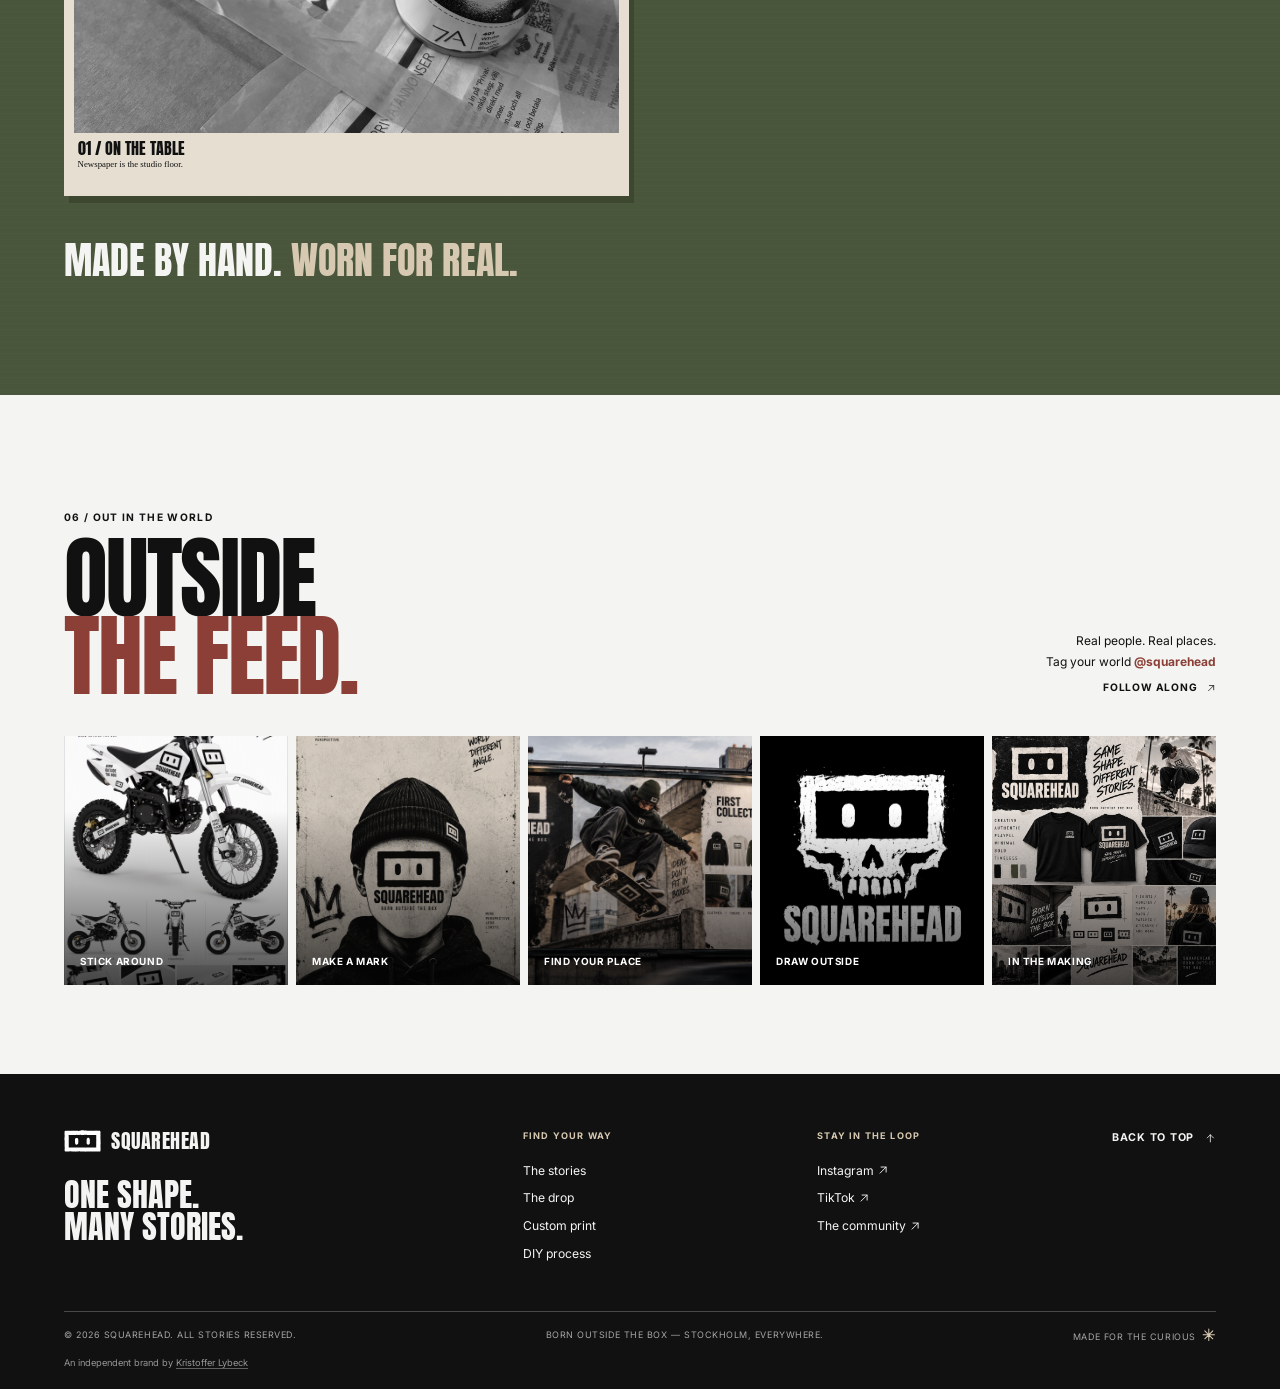
==== commit 8249b63a: "new images and pop up filter" ====
--- a/index.html
+++ b/index.html
@@ -62,9 +62,9 @@
     <link rel="preconnect" href="https://fonts.googleapis.com">
     <link rel="preconnect" href="https://fonts.gstatic.com" crossorigin>
     <link href="https://fonts.googleapis.com/css2?family=Anton&family=Inter:wght@400;500;600;700&family=Permanent+Marker&display=swap" rel="stylesheet">
-    <link rel="stylesheet" href="css/tokens.css?v=20261126">
-    <link rel="stylesheet" href="css/style.css?v=20261126">
-    <script src="js/main.js?v=20261126" defer></script>
+    <link rel="stylesheet" href="css/tokens.css?v=20261127">
+    <link rel="stylesheet" href="css/style.css?v=20261127">
+    <script src="js/main.js?v=20261127" defer></script>
     <title>SQUAREHEAD | Independent Streetwear</title>
   </head>
   <body>
@@ -225,10 +225,11 @@
             <div class="product-image product-image--hoodie product-carousel" data-product-carousel role="group" aria-label="Inverted-spray T-shirt photos">
               <span class="product-tag">Inverted-spray T-shirt</span>
               <img src="assets/images/collection/inverted-spray-tshirt-1.png" alt="Black T-shirt with an inverted-sprayed Squarehead mark on the front" loading="lazy">
-              <img src="assets/images/collection/inverted-spray-tshirt-2.png" alt="Close-up of the inverted-sprayed Squarehead mark without a frame" loading="lazy" hidden>
+              <img src="assets/images/collection/inverted-spray-tshirt-2.png" alt="Person wearing the black T-shirt with an inverted-sprayed Squarehead mark on the front" loading="lazy" hidden>
+              <img src="assets/images/collection/inverted-spray-tshirt-3.png" alt="Close-up of the inverted-sprayed Squarehead mark without a frame" loading="lazy" hidden>
               <div class="product-carousel__controls">
                 <button class="product-carousel__button" type="button" data-carousel-prev aria-label="Show previous image"><svg class="icon-arrow icon-arrow--left" viewBox="0 0 24 24" aria-hidden="true"><path d="M20 12H4m7-7-7 7 7 7"/></svg></button>
-                <span class="product-carousel__count" aria-live="polite" aria-atomic="true">1 / 2</span>
+                <span class="product-carousel__count" aria-live="polite" aria-atomic="true">1 / 3</span>
                 <button class="product-carousel__button" type="button" data-carousel-next aria-label="Show next image"><svg class="icon-arrow icon-arrow--right" viewBox="0 0 24 24" aria-hidden="true"><path d="M4 12h16m-7-7 7 7-7 7"/></svg></button>
               </div>
             </div>
--- a/css/style.css
+++ b/css/style.css
@@ -904,6 +904,7 @@
   transform: scale(1);
   transition: transform .25s ease;
   user-select: none;
+  filter:sepia(.3)
 }
 
 .product-lightbox__image.is-zoomed {
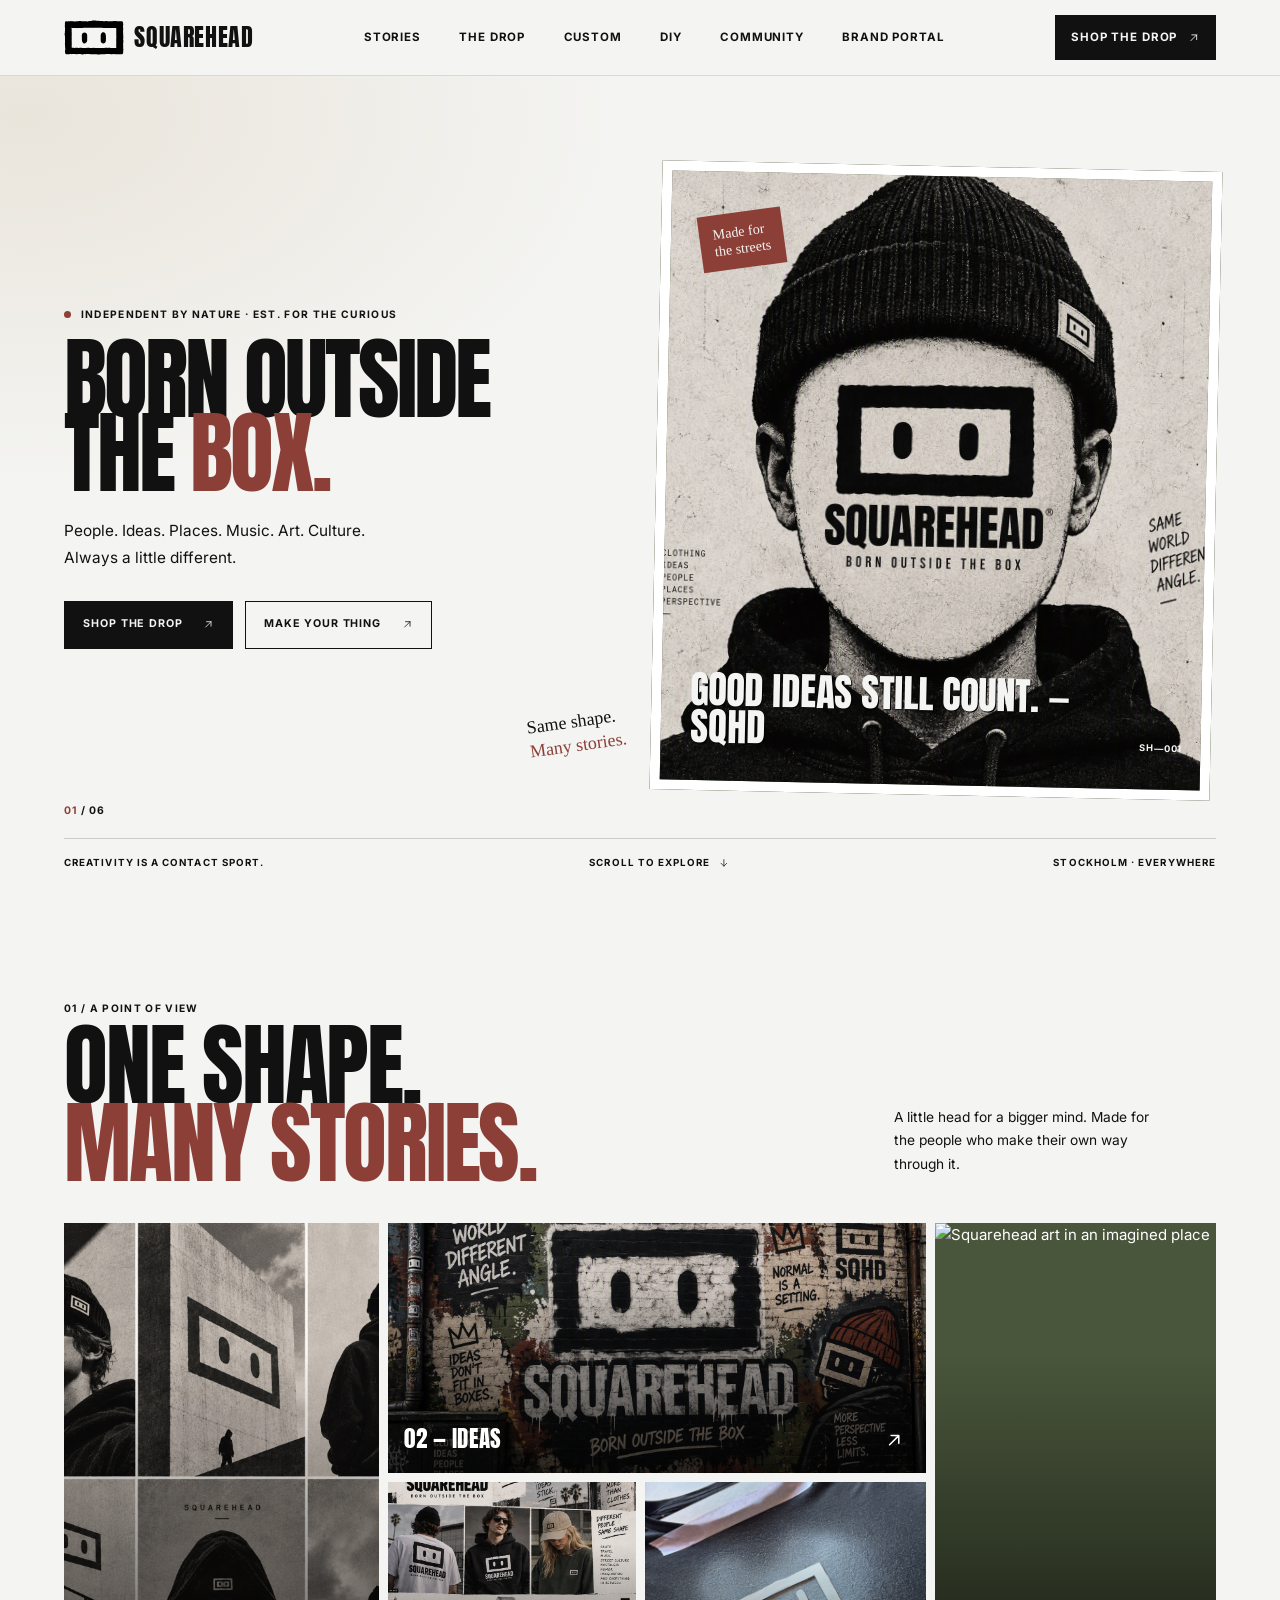
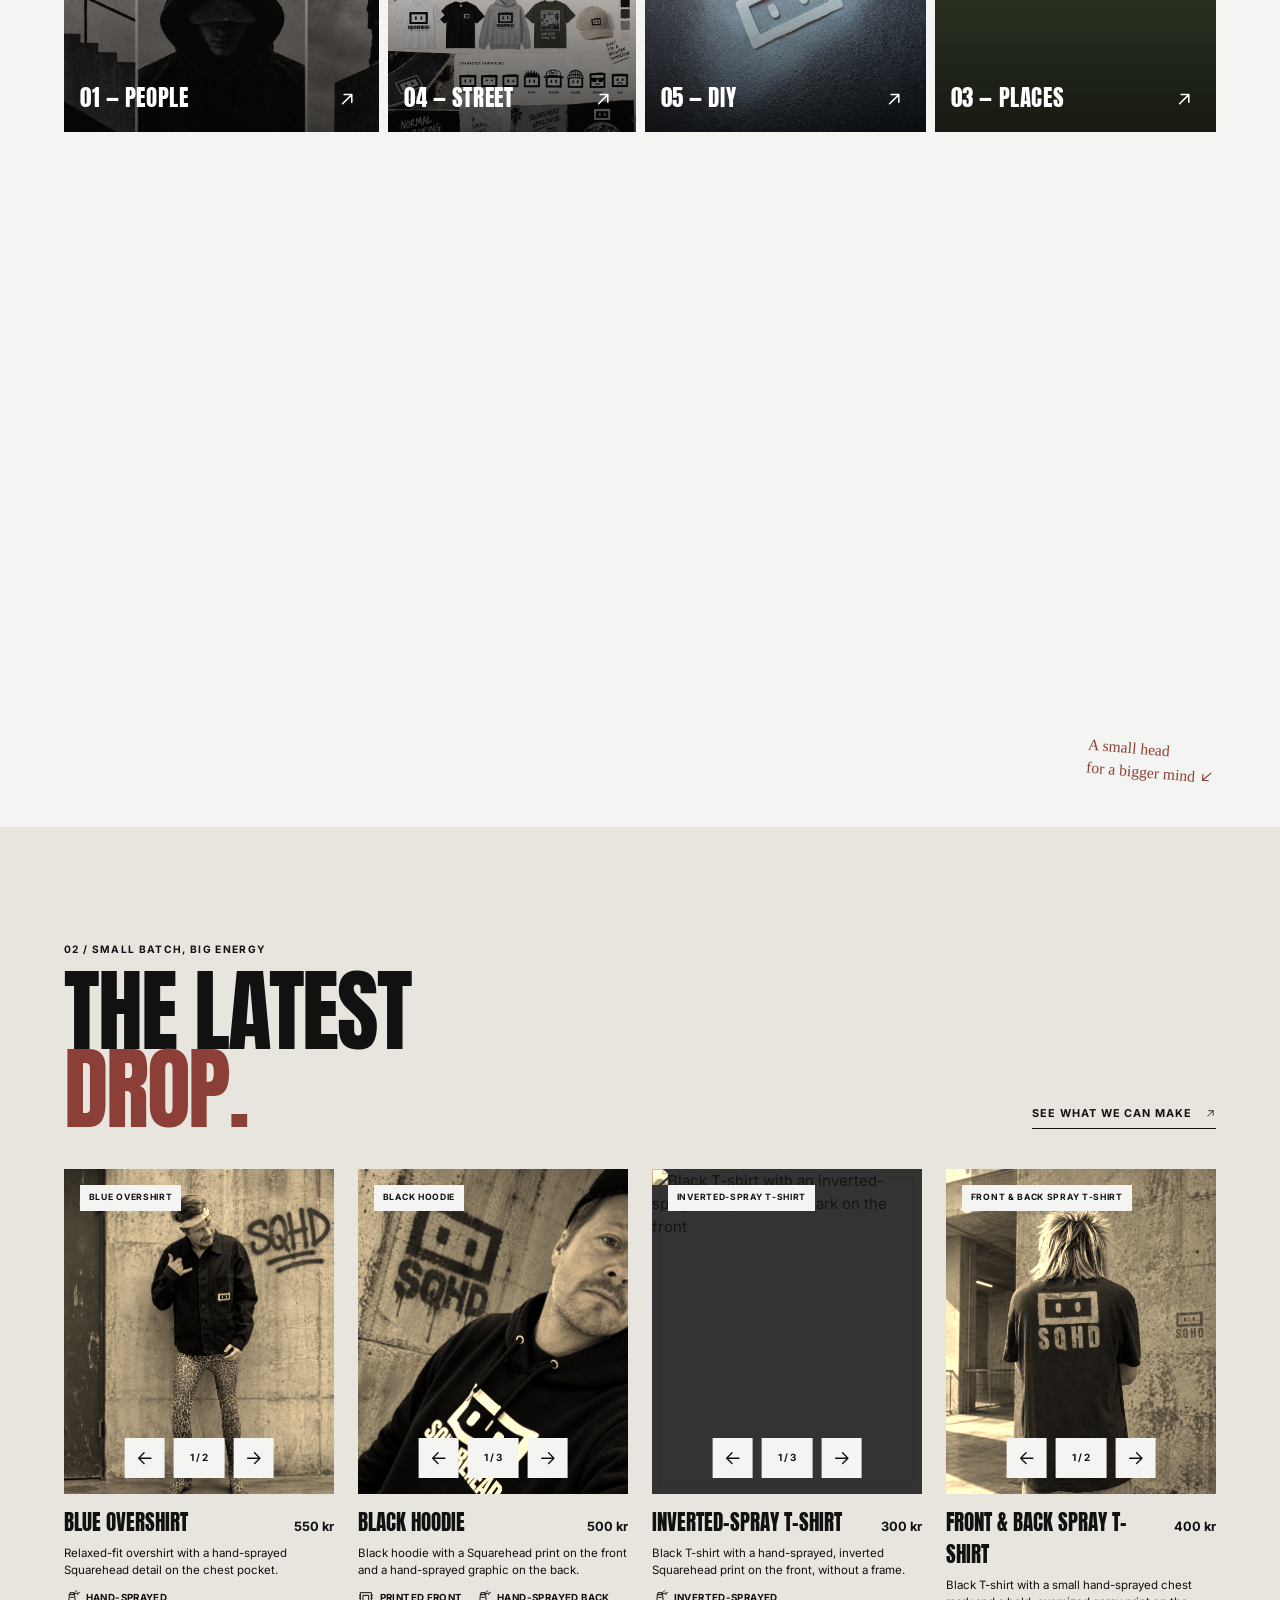
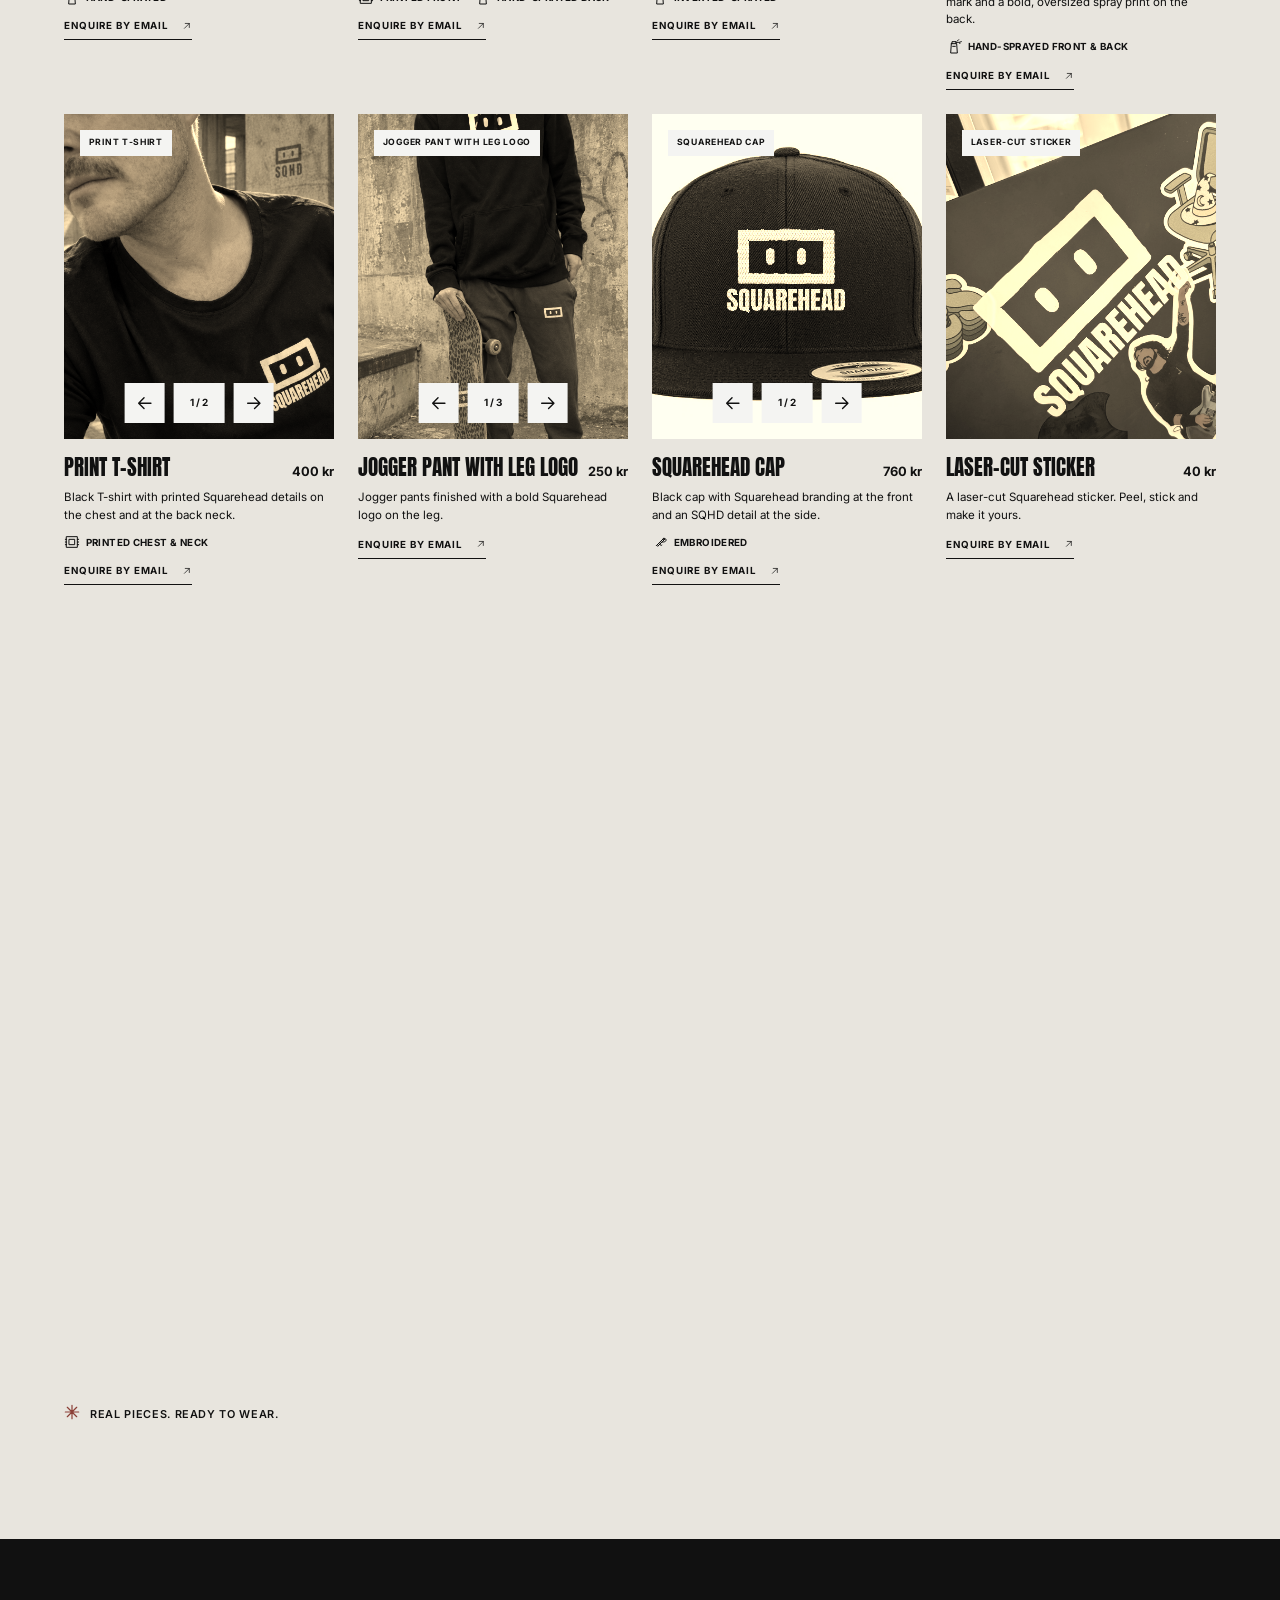
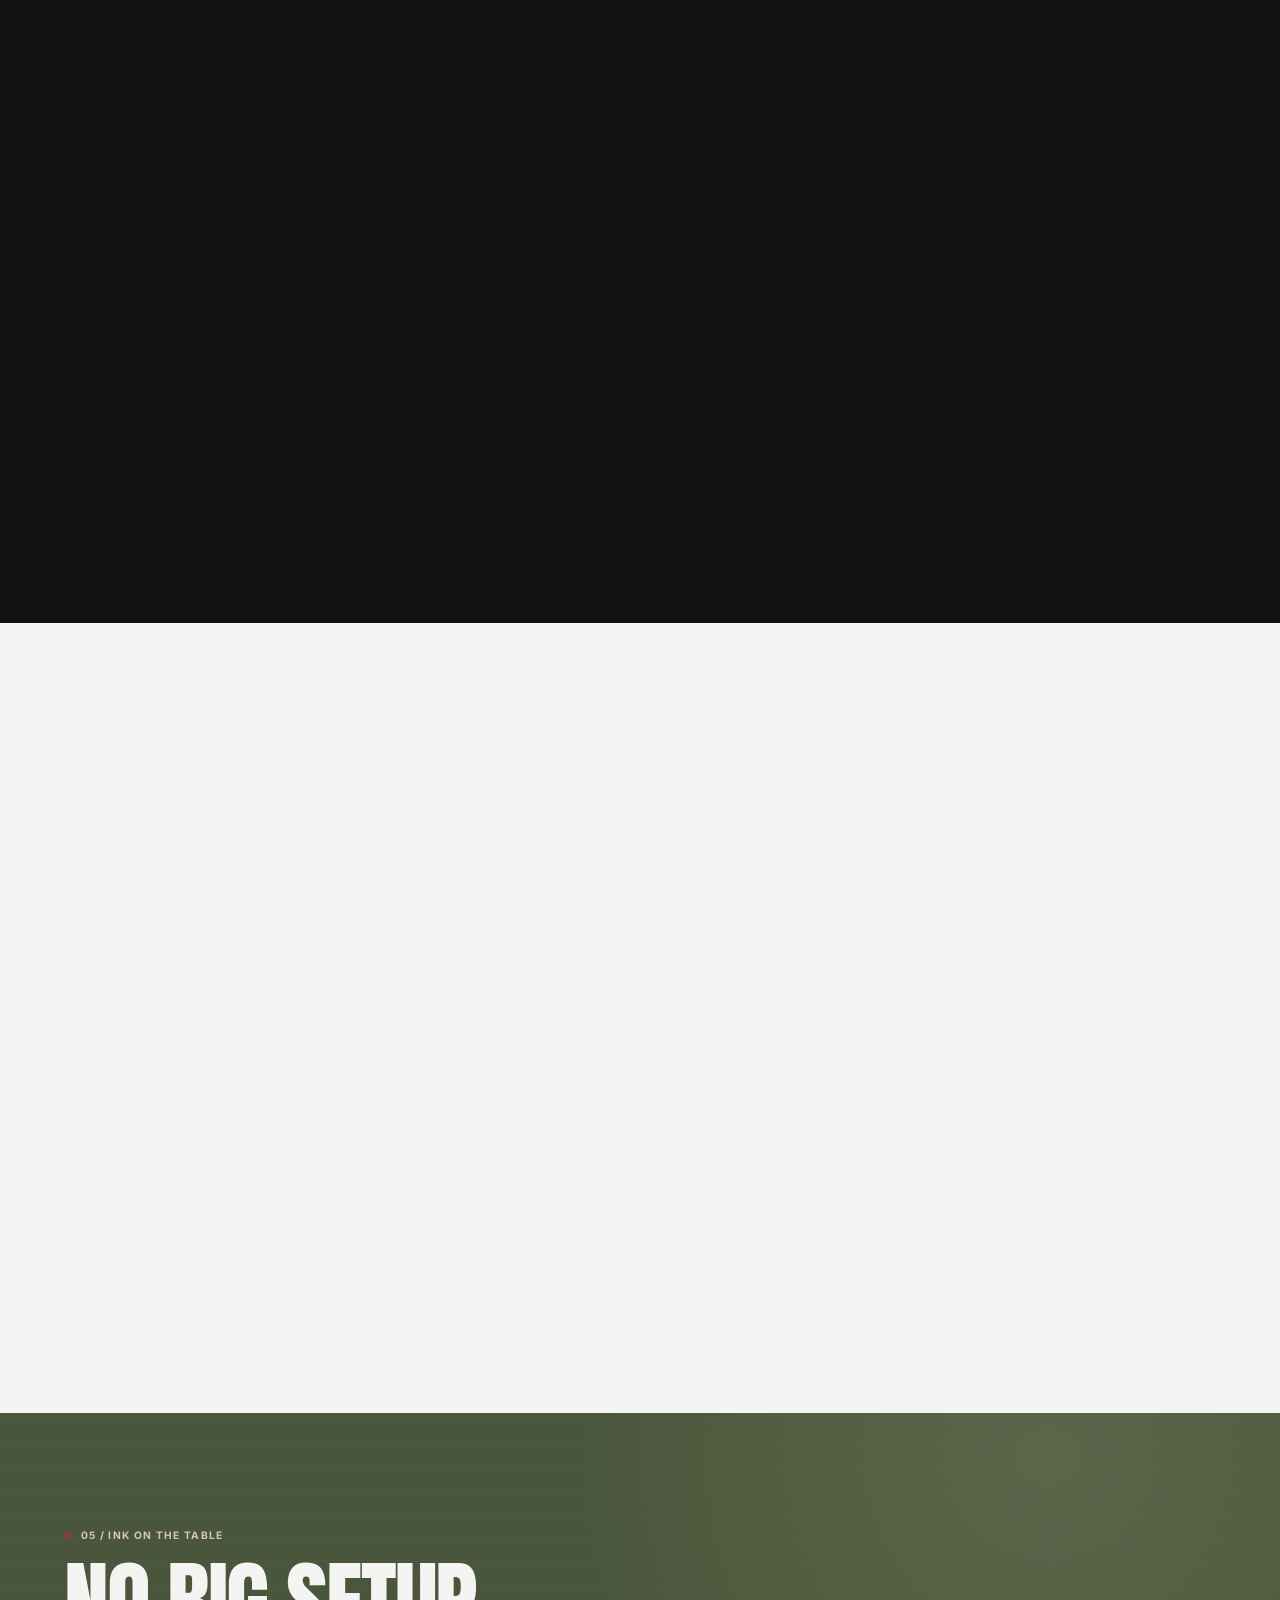
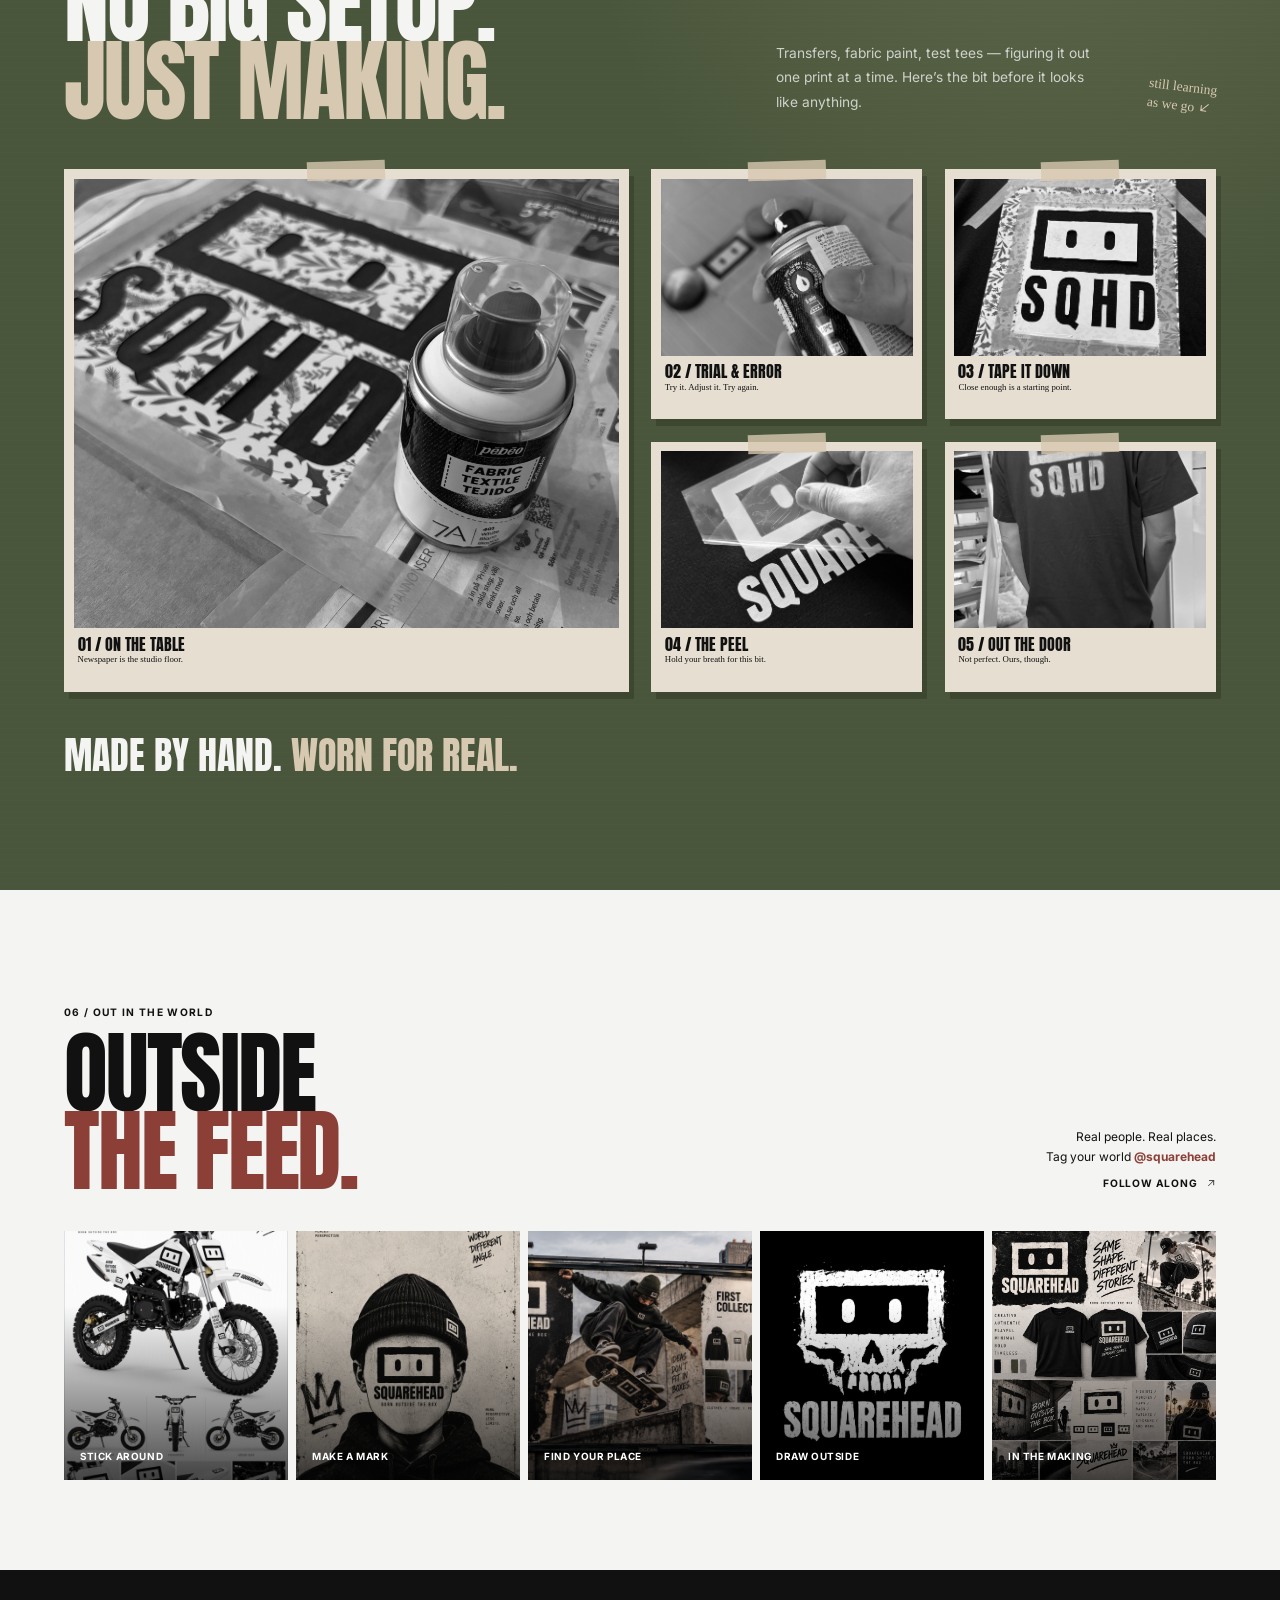
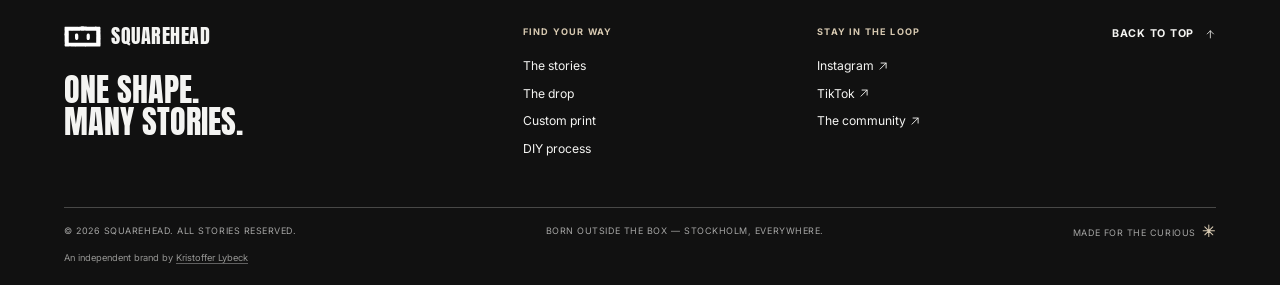
==== commit 1587e9d7: "jogger pants" ====
--- a/index.html
+++ b/index.html
@@ -292,6 +292,24 @@
             <a class="product-contact text-link" href="mailto:lybeck81@gmail.com?subject=Enquiry%20%E2%80%94%20Print%20T-shirt&amp;body=Hi%2C%0D%0A%0D%0AI%27m%20interested%20in%20the%20Print%20T-shirt%20%28400%20kr%29.%0D%0A%0D%0ACould%20you%20tell%20me%20more%20about%20sizing%20and%20placing%20an%20order%3F%0D%0A%0D%0AThanks%21" aria-label="Email to enquire about the Print T-shirt">Enquire by email <svg class="icon-arrow" viewBox="0 0 24 24" aria-hidden="true"><path d="M6 18 18 6M8 6h10v10"/></svg></a>
           </article>
           <article class="product-card">
+            <div class="product-image product-image--hoodie product-carousel" data-product-carousel role="group" aria-label="Jogger pant with leg logo photos">
+              <span class="product-tag">Jogger pant with leg logo</span>
+              <img src="assets/images/collection/jogger-pant-1.png" alt="Grey jogger pants with a Squarehead logo on the leg, worn with a black hoodie" loading="lazy">
+              <img src="assets/images/collection/jogger-pant-2.png" alt="Close-up of the Squarehead leg logo on the grey jogger pants" loading="lazy" hidden>
+              <img src="assets/images/collection/jogger-pant-3.png" alt="Grey jogger pants with a Squarehead logo on the leg, shown with a skateboard" loading="lazy" hidden>
+              <div class="product-carousel__controls">
+                <button class="product-carousel__button" type="button" data-carousel-prev aria-label="Show previous image"><svg class="icon-arrow icon-arrow--left" viewBox="0 0 24 24" aria-hidden="true"><path d="M20 12H4m7-7-7 7 7 7"/></svg></button>
+                <span class="product-carousel__count" aria-live="polite" aria-atomic="true">1 / 3</span>
+                <button class="product-carousel__button" type="button" data-carousel-next aria-label="Show next image"><svg class="icon-arrow icon-arrow--right" viewBox="0 0 24 24" aria-hidden="true"><path d="M4 12h16m-7-7 7 7-7 7"/></svg></button>
+              </div>
+            </div>
+            <div class="product-info">
+              <div class="product-info__heading"><h3>Jogger pant with leg logo</h3><span class="product-price">250 kr</span></div>
+              <p class="product-description">Jogger pants finished with a bold Squarehead logo on the leg.</p>
+            </div>
+            <a class="product-contact text-link" href="mailto:lybeck81@gmail.com?subject=Enquiry%20%E2%80%94%20Jogger%20pant%20with%20leg%20logo&body=Hi%2C%0D%0A%0D%0AI%27m%20interested%20in%20the%20Jogger%20pant%20with%20leg%20logo%20%28250%20kr%29.%0D%0A%0D%0ACould%20you%20tell%20me%20more%20about%20sizing%20and%20placing%20an%20order%3F%0D%0A%0D%0AThanks%21" aria-label="Email to enquire about the Jogger pant with leg logo">Enquire by email <svg class="icon-arrow" viewBox="0 0 24 24" aria-hidden="true"><path d="M6 18 18 6M8 6h10v10"/></svg></a>
+          </article>
+          <article class="product-card">
             <div class="product-image product-carousel" data-product-carousel role="group" aria-label="Squarehead cap photos">
               <span class="product-tag">Squarehead cap</span>
               <img src="assets/images/collection/cap-front-1.webp" alt="Black Squarehead cap viewed from the front" loading="lazy">
